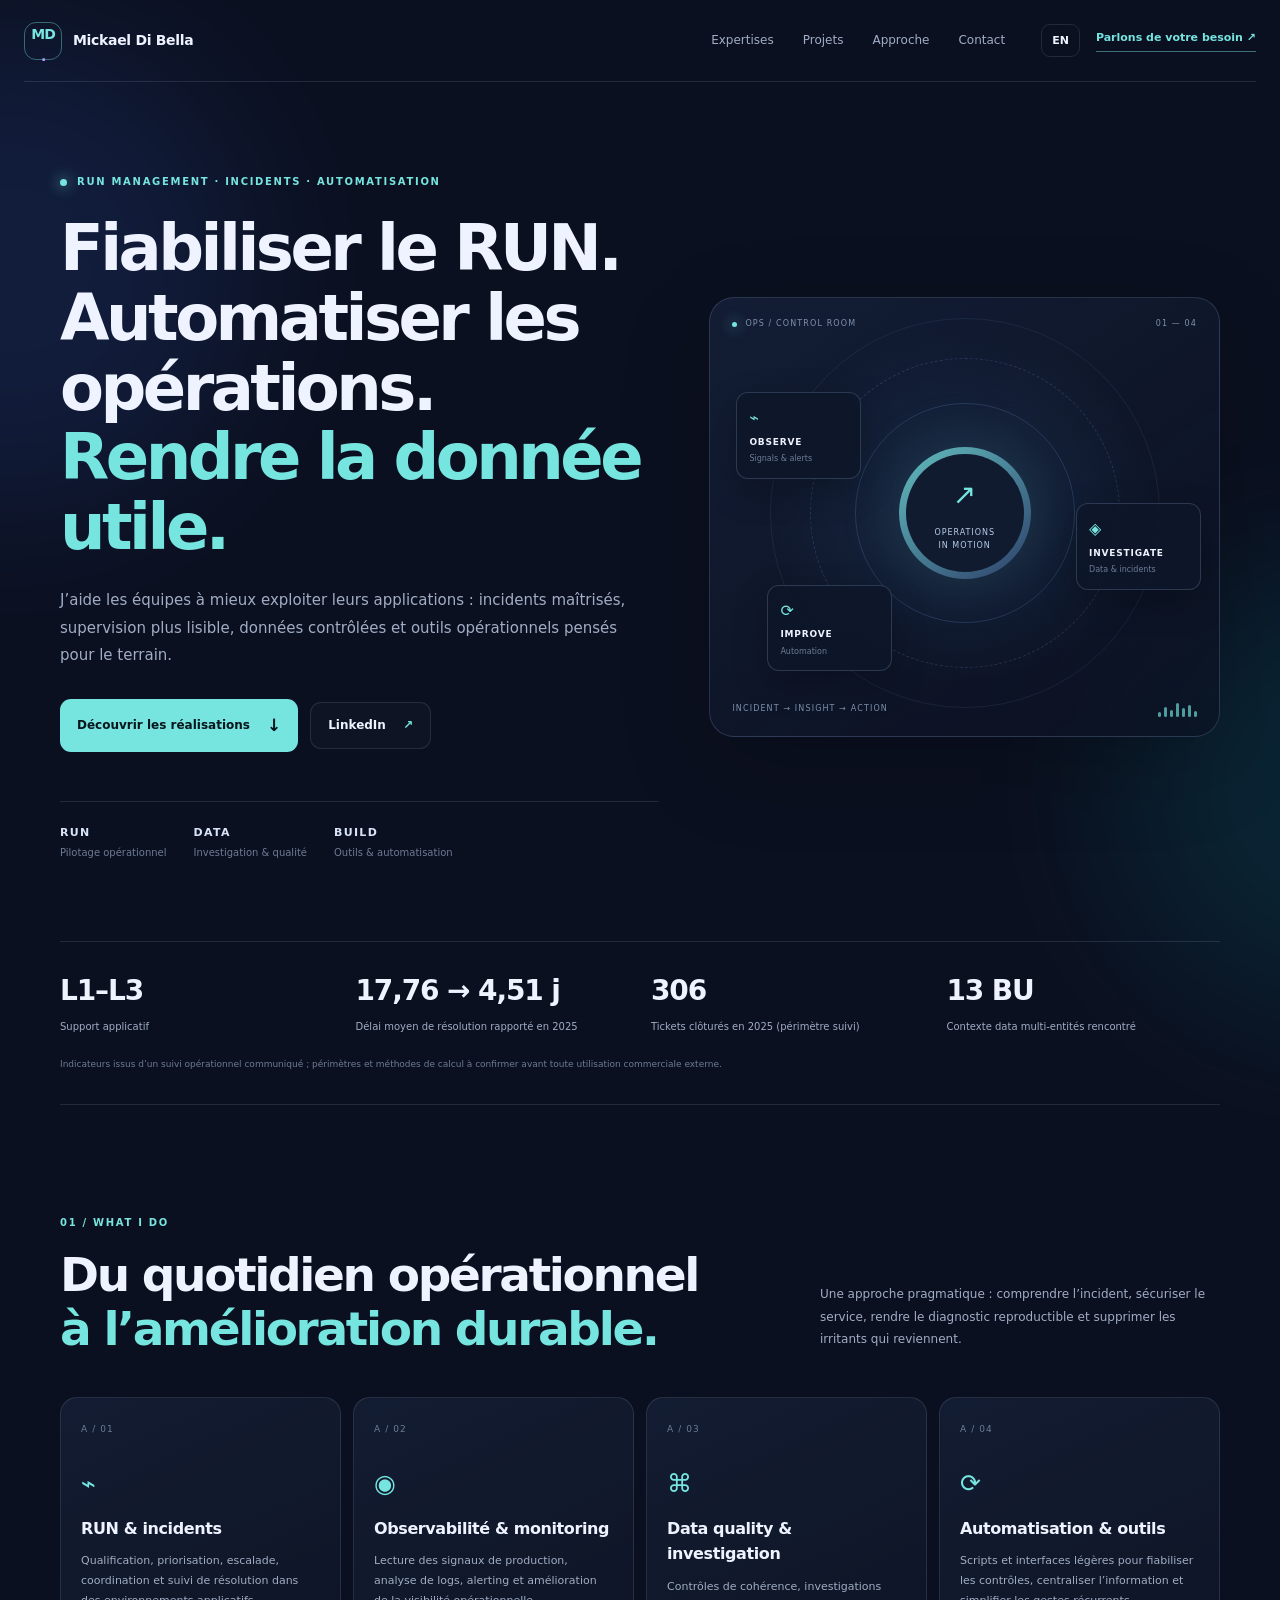
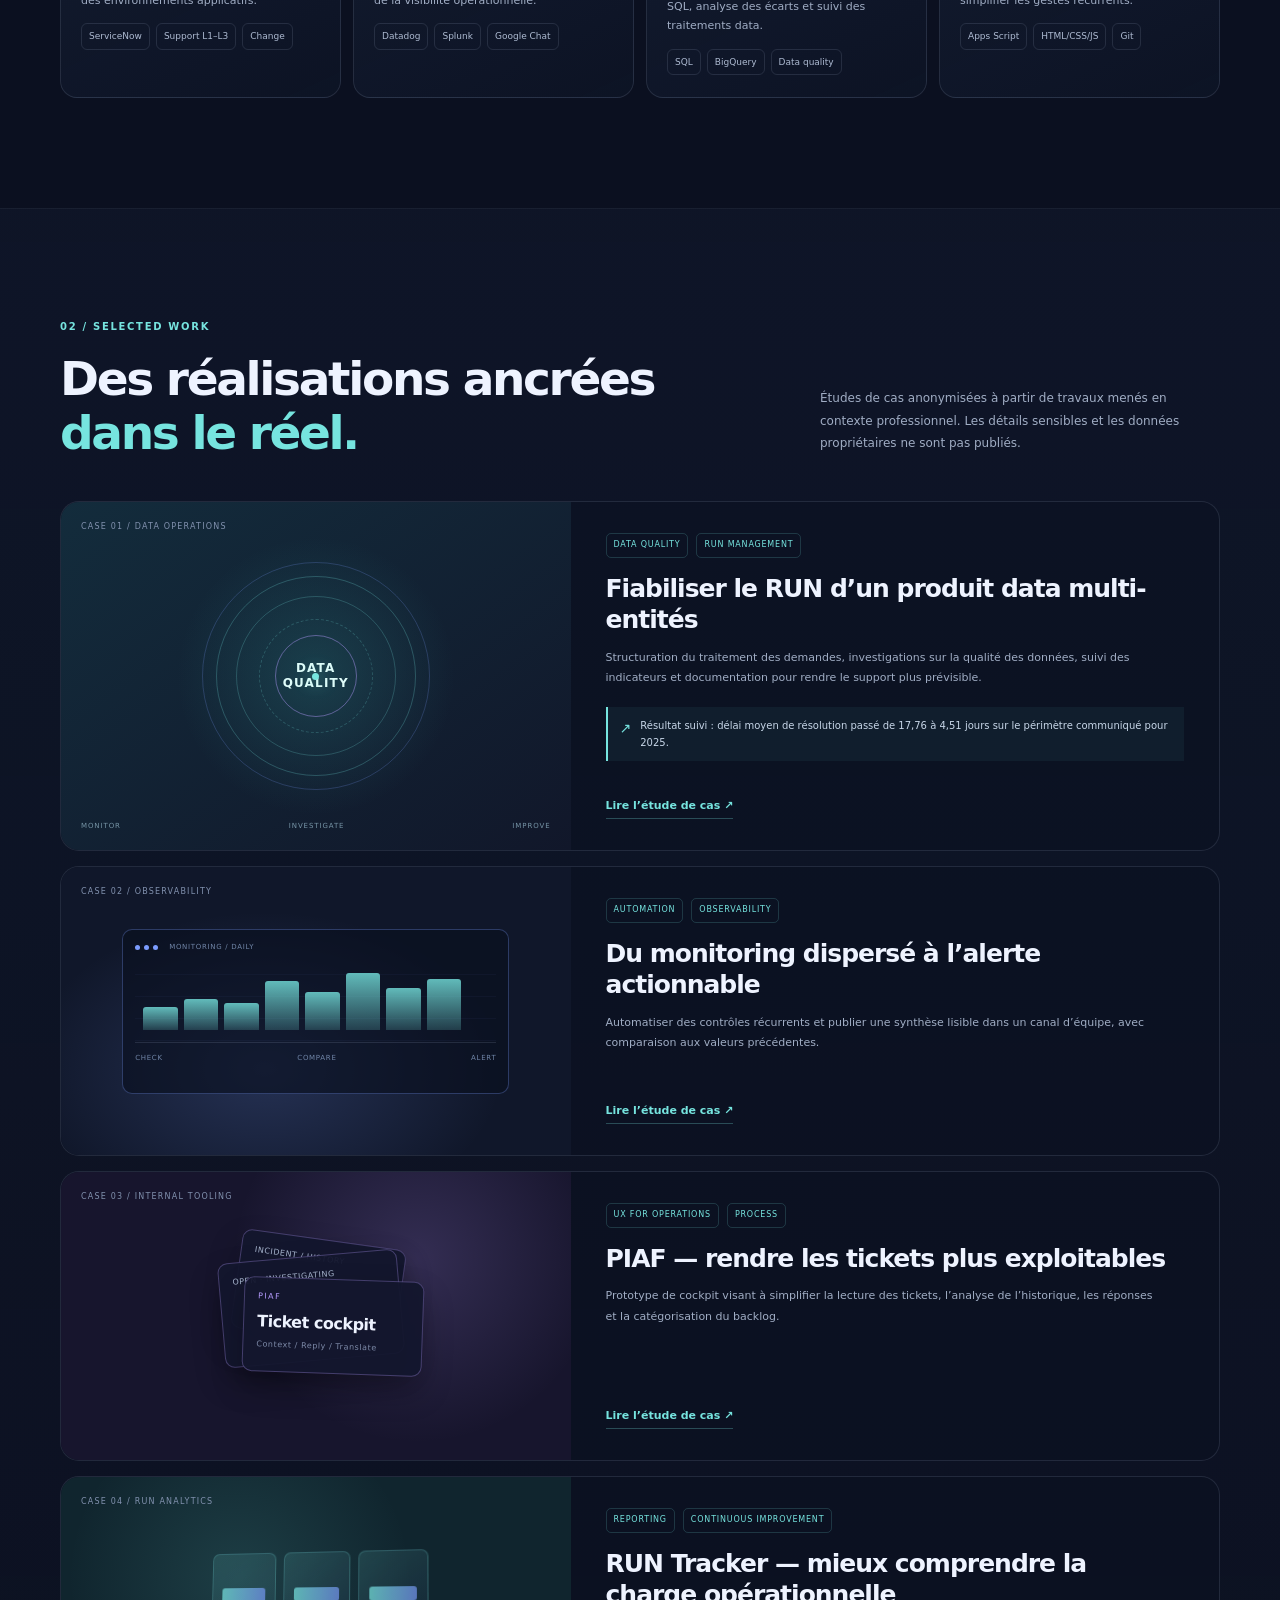
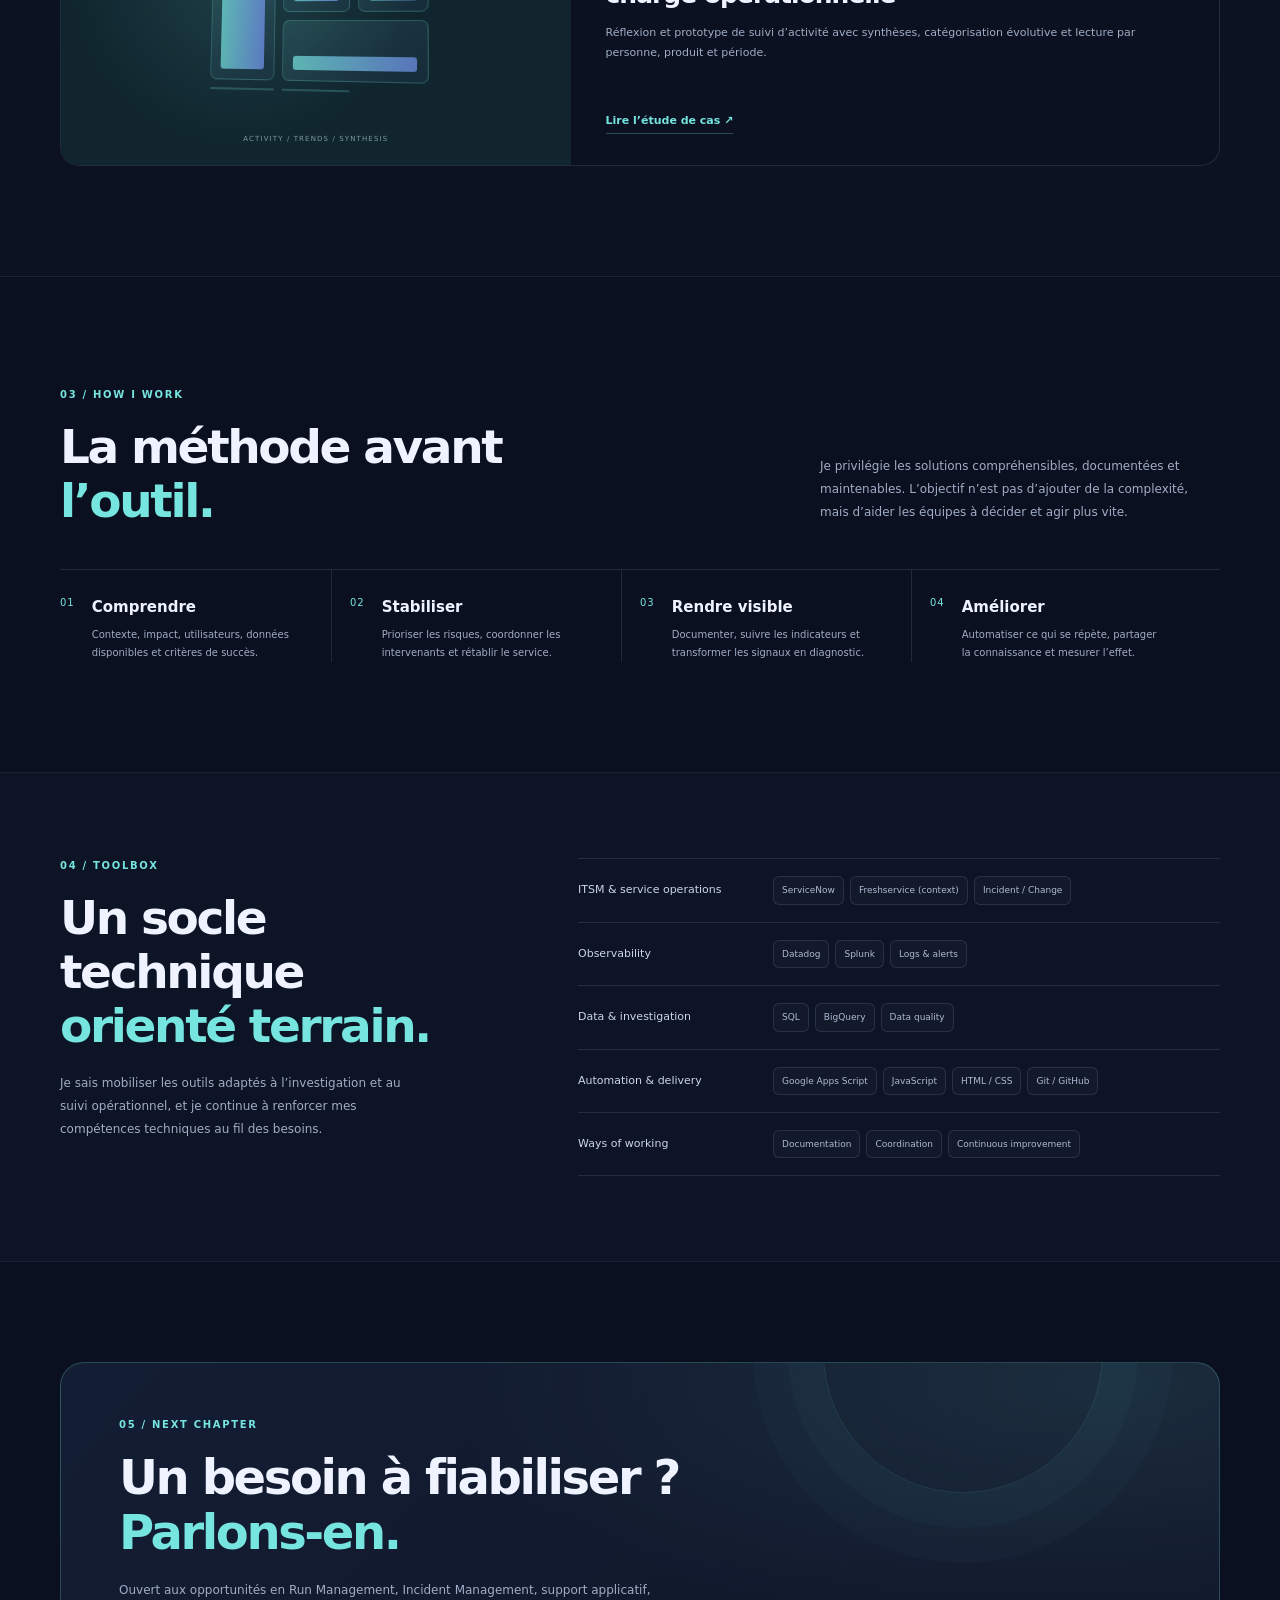
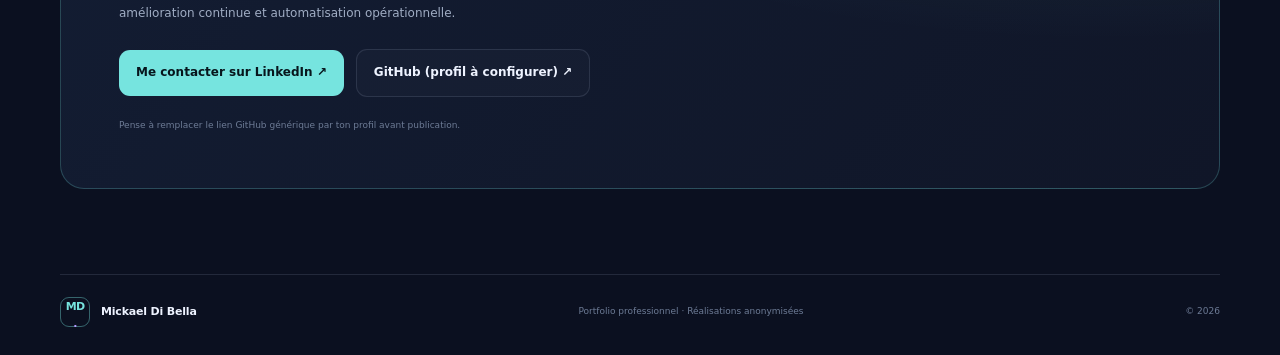
==== index.html @ c099981a "Add files via upload Mise en place du projet" ====
<!doctype html>
<html lang="fr">
<head>
  <meta charset="utf-8">
  <meta name="viewport" content="width=device-width, initial-scale=1">
  <meta name="theme-color" content="#0b1020">
  <meta name="description" content="Portfolio de Mickael Di Bella — Run Management, Incident Management, automatisation et qualité de données.">
  <meta property="og:title" content="Mickael Di Bella — IT Operations Portfolio">
  <meta property="og:description" content="Fiabiliser le RUN. Automatiser les opérations. Rendre la donnée exploitable.">
  <title>Mickael Di Bella — IT Operations Portfolio</title>
  <link rel="icon" href="assets/favicon.svg" type="image/svg+xml">
  <link rel="stylesheet" href="assets/css/styles.css">
</head>
<body>
  <div class="ambient ambient-one"></div><div class="ambient ambient-two"></div>
  <header class="site-header">
    <a class="brand" href="#top" aria-label="Mickael Di Bella, accueil">
      <span class="brand-mark">MD<span>.</span></span><span class="brand-name">Mickael Di Bella</span>
    </a>
    <nav class="main-nav" aria-label="Navigation principale">
      <a href="#expertise" data-fr="Expertises" data-en="Expertise">Expertises</a>
      <a href="#projects" data-fr="Projets" data-en="Projects">Projets</a>
      <a href="#approach" data-fr="Approche" data-en="Approach">Approche</a>
      <a href="#contact" data-fr="Contact" data-en="Contact">Contact</a>
    </nav>
    <div class="header-actions">
      <button class="lang-toggle" id="languageToggle" type="button" aria-label="Switch language">EN</button>
      <a class="header-cta" href="#contact" data-fr="Parlons de votre besoin ↗" data-en="Let's talk ↗">Parlons de votre besoin ↗</a>
      <button class="menu-toggle" id="menuToggle" aria-label="Open navigation" aria-expanded="false" type="button"><span></span><span></span></button>
    </div>
  </header>

  <main id="top">
    <section class="hero section-wrap">
      <div class="hero-copy">
        <div class="eyebrow"><span class="status-dot"></span><span data-fr="RUN MANAGEMENT · INCIDENTS · AUTOMATISATION" data-en="RUN MANAGEMENT · INCIDENTS · AUTOMATION">RUN MANAGEMENT · INCIDENTS · AUTOMATISATION</span></div>
        <h1 data-fr="Fiabiliser le RUN.<br>Automatiser les opérations.<br><em>Rendre la donnée utile.</em>" data-en="Make operations reliable.<br>Automate the routine.<br><em>Turn data into action.</em>">Fiabiliser le RUN.<br>Automatiser les opérations.<br><em>Rendre la donnée utile.</em></h1>
        <p class="hero-lede" data-fr="J’aide les équipes à mieux exploiter leurs applications : incidents maîtrisés, supervision plus lisible, données contrôlées et outils opérationnels pensés pour le terrain." data-en="I help teams run applications more effectively through structured incident management, clearer monitoring, data-quality checks and practical tools built for day-to-day operations.">J’aide les équipes à mieux exploiter leurs applications : incidents maîtrisés, supervision plus lisible, données contrôlées et outils opérationnels pensés pour le terrain.</p>
        <div class="hero-actions">
          <a class="button button-primary" href="#projects" data-fr="Découvrir les réalisations <span>↓</span>" data-en="Explore selected work <span>↓</span>">Découvrir les réalisations <span>↓</span></a>
          <a class="button button-quiet" href="https://www.linkedin.com/in/mickaeldibella/" target="_blank" rel="noreferrer">LinkedIn <span>↗</span></a>
        </div>
        <div class="hero-proof">
          <div class="proof-item"><strong>RUN</strong><span data-fr="Pilotage opérationnel" data-en="Operational ownership">Pilotage opérationnel</span></div>
          <div class="proof-item"><strong>DATA</strong><span data-fr="Investigation & qualité" data-en="Investigation & quality">Investigation & qualité</span></div>
          <div class="proof-item"><strong>BUILD</strong><span data-fr="Outils & automatisation" data-en="Tools & automation">Outils & automatisation</span></div>
        </div>
      </div>
      <div class="hero-visual" aria-label="Illustration abstraite d'observabilité et de flux opérationnels">
        <div class="visual-topline"><span><i class="live-pip"></i> OPS / CONTROL ROOM</span><span>01 — 04</span></div>
        <div class="orbit orbit-a"></div><div class="orbit orbit-b"></div><div class="orbit orbit-c"></div>
        <div class="core"><div class="core-inner"><span class="core-symbol">↗</span><span>OPERATIONS<br>IN MOTION</span></div></div>
        <div class="node node-one"><span class="node-icon">⌁</span><b>OBSERVE</b><small>Signals & alerts</small></div>
        <div class="node node-two"><span class="node-icon">◈</span><b>INVESTIGATE</b><small>Data & incidents</small></div>
        <div class="node node-three"><span class="node-icon">⟳</span><b>IMPROVE</b><small>Automation</small></div>
        <div class="visual-foot"><span>INCIDENT → INSIGHT → ACTION</span><span class="visual-bars"><i></i><i></i><i></i><i></i><i></i><i></i><i></i></span></div>
      </div>
    </section>

    <section class="metrics-strip section-wrap" aria-label="Repères d'expérience">
      <div class="metric"><span class="metric-number">L1–L3</span><span data-fr="Support applicatif" data-en="Application support">Support applicatif</span></div>
      <div class="metric"><span class="metric-number">17,76 → 4,51 j</span><span data-fr="Délai moyen de résolution rapporté en 2025" data-en="Reported average resolution time in 2025">Délai moyen de résolution rapporté en 2025</span></div>
      <div class="metric"><span class="metric-number">306</span><span data-fr="Tickets clôturés en 2025 (périmètre suivi)" data-en="Tickets closed in 2025 (tracked scope)">Tickets clôturés en 2025 (périmètre suivi)</span></div>
      <div class="metric"><span class="metric-number">13 BU</span><span data-fr="Contexte data multi-entités rencontré" data-en="Multi-business-unit data environment">Contexte data multi-entités rencontré</span></div>
      <p class="metric-note" data-fr="Indicateurs issus d’un suivi opérationnel communiqué ; périmètres et méthodes de calcul à confirmer avant toute utilisation commerciale externe." data-en="Figures come from operational tracking shared for this portfolio; scope and calculation methods should be validated before external commercial use.">Indicateurs issus d’un suivi opérationnel communiqué ; périmètres et méthodes de calcul à confirmer avant toute utilisation commerciale externe.</p>
    </section>

    <section class="section-wrap section-block" id="expertise">
      <div class="section-heading"><div><span class="section-kicker">01 / WHAT I DO</span><h2 data-fr="Du quotidien opérationnel<br><em>à l’amélioration durable.</em>" data-en="From daily operations<br><em>to lasting improvement.</em>">Du quotidien opérationnel<br><em>à l’amélioration durable.</em></h2></div><p data-fr="Une approche pragmatique : comprendre l’incident, sécuriser le service, rendre le diagnostic reproductible et supprimer les irritants qui reviennent." data-en="A pragmatic approach: understand the incident, protect the service, make diagnosis repeatable and remove recurring operational friction.">Une approche pragmatique : comprendre l’incident, sécuriser le service, rendre le diagnostic reproductible et supprimer les irritants qui reviennent.</p></div>
      <div class="expertise-grid">
        <article class="expertise-card"><div class="card-index">A / 01</div><div class="line-icon">⌁</div><h3 data-fr="RUN & incidents" data-en="RUN & incidents">RUN & incidents</h3><p data-fr="Qualification, priorisation, escalade, coordination et suivi de résolution dans des environnements applicatifs." data-en="Triage, prioritisation, escalation, coordination and resolution tracking across application environments.">Qualification, priorisation, escalade, coordination et suivi de résolution dans des environnements applicatifs.</p><div class="tags"><span>ServiceNow</span><span>Support L1–L3</span><span>Change</span></div></article>
        <article class="expertise-card"><div class="card-index">A / 02</div><div class="line-icon">◉</div><h3 data-fr="Observabilité & monitoring" data-en="Observability & monitoring">Observabilité & monitoring</h3><p data-fr="Lecture des signaux de production, analyse de logs, alerting et amélioration de la visibilité opérationnelle." data-en="Production-signal analysis, log investigation, alerting and better operational visibility.">Lecture des signaux de production, analyse de logs, alerting et amélioration de la visibilité opérationnelle.</p><div class="tags"><span>Datadog</span><span>Splunk</span><span>Google Chat</span></div></article>
        <article class="expertise-card"><div class="card-index">A / 03</div><div class="line-icon">⌘</div><h3 data-fr="Data quality & investigation" data-en="Data quality & investigation">Data quality & investigation</h3><p data-fr="Contrôles de cohérence, investigations SQL, analyse des écarts et suivi des traitements data." data-en="Consistency checks, SQL investigations, discrepancy analysis and data-job monitoring.">Contrôles de cohérence, investigations SQL, analyse des écarts et suivi des traitements data.</p><div class="tags"><span>SQL</span><span>BigQuery</span><span>Data quality</span></div></article>
        <article class="expertise-card"><div class="card-index">A / 04</div><div class="line-icon">⟳</div><h3 data-fr="Automatisation & outils" data-en="Automation & tools">Automatisation & outils</h3><p data-fr="Scripts et interfaces légères pour fiabiliser les contrôles, centraliser l’information et simplifier les gestes récurrents." data-en="Lightweight scripts and interfaces to standardise checks, centralise information and simplify recurring tasks.">Scripts et interfaces légères pour fiabiliser les contrôles, centraliser l’information et simplifier les gestes récurrents.</p><div class="tags"><span>Apps Script</span><span>HTML/CSS/JS</span><span>Git</span></div></article>
      </div>
    </section>

    <section class="projects-section" id="projects">
      <div class="section-wrap section-block">
        <div class="section-heading"><div><span class="section-kicker">02 / SELECTED WORK</span><h2 data-fr="Des réalisations ancrées<br><em>dans le réel.</em>" data-en="Work grounded<br><em>in real operations.</em>">Des réalisations ancrées<br><em>dans le réel.</em></h2></div><p data-fr="Études de cas anonymisées à partir de travaux menés en contexte professionnel. Les détails sensibles et les données propriétaires ne sont pas publiés." data-en="Anonymised case studies based on work in a professional environment. Sensitive details and proprietary data are not published.">Études de cas anonymisées à partir de travaux menés en contexte professionnel. Les détails sensibles et les données propriétaires ne sont pas publiés.</p></div>
        <div class="project-list">
          <article class="project-card project-featured">
            <div class="project-art art-homeindex"><div class="art-label">CASE 01 / DATA OPERATIONS</div><div class="data-rings"><span></span><span></span><span></span><b>DATA<br>QUALITY</b></div><div class="art-bottom"><span>MONITOR</span><span>INVESTIGATE</span><span>IMPROVE</span></div></div>
            <div class="project-info"><div class="project-meta"><span>DATA QUALITY</span><span>RUN MANAGEMENT</span></div><h3 data-fr="Fiabiliser le RUN d’un produit data multi-entités" data-en="Improving RUN reliability for a multi-entity data product">Fiabiliser le RUN d’un produit data multi-entités</h3><p data-fr="Structuration du traitement des demandes, investigations sur la qualité des données, suivi des indicateurs et documentation pour rendre le support plus prévisible." data-en="Structured request handling, data-quality investigations, KPI tracking and documentation to make support more predictable.">Structuration du traitement des demandes, investigations sur la qualité des données, suivi des indicateurs et documentation pour rendre le support plus prévisible.</p><div class="outcome"><span class="outcome-mark">↗</span><span data-fr="Résultat suivi : délai moyen de résolution passé de 17,76 à 4,51 jours sur le périmètre communiqué pour 2025." data-en="Tracked outcome: average resolution time decreased from 17.76 to 4.51 days for the reported 2025 scope.">Résultat suivi : délai moyen de résolution passé de 17,76 à 4,51 jours sur le périmètre communiqué pour 2025.</span></div><a class="text-link" href="projects/homeindex-data-quality.html" data-fr="Lire l’étude de cas ↗" data-en="Read case study ↗">Lire l’étude de cas ↗</a></div>
          </article>
          <article class="project-card">
            <div class="project-art art-monitor"><div class="art-label">CASE 02 / OBSERVABILITY</div><div class="monitor-window"><div class="window-head"><i></i><i></i><i></i><span>MONITORING / DAILY</span></div><div class="chart-lines"><b></b><b></b><b></b><b></b><b></b><b></b><b></b><b></b></div><div class="chart-base"><span>CHECK</span><span>COMPARE</span><span>ALERT</span></div></div></div>
            <div class="project-info"><div class="project-meta"><span>AUTOMATION</span><span>OBSERVABILITY</span></div><h3 data-fr="Du monitoring dispersé à l’alerte actionnable" data-en="From scattered monitoring to actionable alerts">Du monitoring dispersé à l’alerte actionnable</h3><p data-fr="Automatiser des contrôles récurrents et publier une synthèse lisible dans un canal d’équipe, avec comparaison aux valeurs précédentes." data-en="Automating recurring checks and posting a readable team-channel summary with comparisons against previous values.">Automatiser des contrôles récurrents et publier une synthèse lisible dans un canal d’équipe, avec comparaison aux valeurs précédentes.</p><a class="text-link" href="projects/automated-monitoring.html" data-fr="Lire l’étude de cas ↗" data-en="Read case study ↗">Lire l’étude de cas ↗</a></div>
          </article>
          <article class="project-card">
            <div class="project-art art-piaf"><div class="art-label">CASE 03 / INTERNAL TOOLING</div><div class="ticket-stack"><div class="ticket ticket-back">INCIDENT / HISTORY</div><div class="ticket ticket-mid">OPEN · INVESTIGATING</div><div class="ticket ticket-front"><span>PIAF</span><b>Ticket cockpit</b><small>Context / Reply / Translate</small></div></div></div>
            <div class="project-info"><div class="project-meta"><span>UX FOR OPERATIONS</span><span>PROCESS</span></div><h3 data-fr="PIAF — rendre les tickets plus exploitables" data-en="PIAF — making tickets easier to work with">PIAF — rendre les tickets plus exploitables</h3><p data-fr="Prototype de cockpit visant à simplifier la lecture des tickets, l’analyse de l’historique, les réponses et la catégorisation du backlog." data-en="A cockpit prototype designed to simplify ticket review, history analysis, replies and backlog categorisation.">Prototype de cockpit visant à simplifier la lecture des tickets, l’analyse de l’historique, les réponses et la catégorisation du backlog.</p><a class="text-link" href="projects/piaf.html" data-fr="Lire l’étude de cas ↗" data-en="Read case study ↗">Lire l’étude de cas ↗</a></div>
          </article>
          <article class="project-card">
            <div class="project-art art-tracker"><div class="art-label">CASE 04 / RUN ANALYTICS</div><div class="tracker-grid"><div class="tracker-cell tall"></div><div class="tracker-cell"></div><div class="tracker-cell"></div><div class="tracker-cell wide"></div><div class="tracker-cell"></div><div class="tracker-cell"></div></div><div class="tracker-caption">ACTIVITY / TRENDS / SYNTHESIS</div></div>
            <div class="project-info"><div class="project-meta"><span>REPORTING</span><span>CONTINUOUS IMPROVEMENT</span></div><h3 data-fr="RUN Tracker — mieux comprendre la charge opérationnelle" data-en="RUN Tracker — understanding operational workload">RUN Tracker — mieux comprendre la charge opérationnelle</h3><p data-fr="Réflexion et prototype de suivi d’activité avec synthèses, catégorisation évolutive et lecture par personne, produit et période." data-en="Design and prototyping of activity tracking with summaries, flexible categories and views by person, product and period.">Réflexion et prototype de suivi d’activité avec synthèses, catégorisation évolutive et lecture par personne, produit et période.</p><a class="text-link" href="projects/run-tracker.html" data-fr="Lire l’étude de cas ↗" data-en="Read case study ↗">Lire l’étude de cas ↗</a></div>
          </article>
        </div>
      </div>
    </section>

    <section class="section-wrap section-block" id="approach">
      <div class="section-heading"><div><span class="section-kicker">03 / HOW I WORK</span><h2 data-fr="La méthode avant<br><em>l’outil.</em>" data-en="Method before<br><em>the tool.</em>">La méthode avant<br><em>l’outil.</em></h2></div><p data-fr="Je privilégie les solutions compréhensibles, documentées et maintenables. L’objectif n’est pas d’ajouter de la complexité, mais d’aider les équipes à décider et agir plus vite." data-en="I favour solutions that are understandable, documented and maintainable. The goal is not to add complexity, but to help teams decide and act faster.">Je privilégie les solutions compréhensibles, documentées et maintenables. L’objectif n’est pas d’ajouter de la complexité, mais d’aider les équipes à décider et agir plus vite.</p></div>
      <div class="approach-steps">
        <div class="approach-step"><span>01</span><div><h3 data-fr="Comprendre" data-en="Understand">Comprendre</h3><p data-fr="Contexte, impact, utilisateurs, données disponibles et critères de succès." data-en="Context, impact, users, available data and success criteria.">Contexte, impact, utilisateurs, données disponibles et critères de succès.</p></div></div>
        <div class="approach-step"><span>02</span><div><h3 data-fr="Stabiliser" data-en="Stabilise">Stabiliser</h3><p data-fr="Prioriser les risques, coordonner les intervenants et rétablir le service." data-en="Prioritise risk, coordinate stakeholders and restore service.">Prioriser les risques, coordonner les intervenants et rétablir le service.</p></div></div>
        <div class="approach-step"><span>03</span><div><h3 data-fr="Rendre visible" data-en="Make it visible">Rendre visible</h3><p data-fr="Documenter, suivre les indicateurs et transformer les signaux en diagnostic." data-en="Document, track indicators and turn signals into diagnosis.">Documenter, suivre les indicateurs et transformer les signaux en diagnostic.</p></div></div>
        <div class="approach-step"><span>04</span><div><h3 data-fr="Améliorer" data-en="Improve">Améliorer</h3><p data-fr="Automatiser ce qui se répète, partager la connaissance et mesurer l’effet." data-en="Automate repetitive work, share knowledge and measure the impact.">Automatiser ce qui se répète, partager la connaissance et mesurer l’effet.</p></div></div>
      </div>
    </section>

    <section class="skills-section">
      <div class="section-wrap skills-layout">
        <div><span class="section-kicker">04 / TOOLBOX</span><h2 data-fr="Un socle technique<br><em>orienté terrain.</em>" data-en="A practical<br><em>technical toolkit.</em>">Un socle technique<br><em>orienté terrain.</em></h2><p data-fr="Je sais mobiliser les outils adaptés à l’investigation et au suivi opérationnel, et je continue à renforcer mes compétences techniques au fil des besoins." data-en="I use tools suited to investigation and operational tracking, while continuing to strengthen my technical skills as needs evolve.">Je sais mobiliser les outils adaptés à l’investigation et au suivi opérationnel, et je continue à renforcer mes compétences techniques au fil des besoins.</p></div>
        <div class="toolbox">
          <div class="tool-row"><span>ITSM & service operations</span><div class="tool-pills"><span>ServiceNow</span><span>Freshservice (context)</span><span>Incident / Change</span></div></div>
          <div class="tool-row"><span>Observability</span><div class="tool-pills"><span>Datadog</span><span>Splunk</span><span>Logs & alerts</span></div></div>
          <div class="tool-row"><span>Data & investigation</span><div class="tool-pills"><span>SQL</span><span>BigQuery</span><span>Data quality</span></div></div>
          <div class="tool-row"><span>Automation & delivery</span><div class="tool-pills"><span>Google Apps Script</span><span>JavaScript</span><span>HTML / CSS</span><span>Git / GitHub</span></div></div>
          <div class="tool-row"><span>Ways of working</span><div class="tool-pills"><span>Documentation</span><span>Coordination</span><span>Continuous improvement</span></div></div>
        </div>
      </div>
    </section>

    <section class="section-wrap contact-section" id="contact">
      <div class="contact-card"><div class="contact-orb"></div><span class="section-kicker">05 / NEXT CHAPTER</span><h2 data-fr="Un besoin à fiabiliser ?<br><em>Parlons-en.</em>" data-en="Something to make more reliable?<br><em>Let's talk.</em>">Un besoin à fiabiliser ?<br><em>Parlons-en.</em></h2><p data-fr="Ouvert aux opportunités en Run Management, Incident Management, support applicatif, amélioration continue et automatisation opérationnelle." data-en="Open to opportunities in Run Management, Incident Management, application support, continuous improvement and operational automation.">Ouvert aux opportunités en Run Management, Incident Management, support applicatif, amélioration continue et automatisation opérationnelle.</p><div class="contact-actions"><a class="button button-primary" href="https://www.linkedin.com/in/mickaeldibella/" target="_blank" rel="noreferrer" data-fr="Me contacter sur LinkedIn ↗" data-en="Contact me on LinkedIn ↗">Me contacter sur LinkedIn ↗</a><a class="button button-quiet" href="https://github.com/" target="_blank" rel="noreferrer" data-fr="GitHub (profil à configurer) ↗" data-en="GitHub (profile to configure) ↗">GitHub (profil à configurer) ↗</a></div><p class="contact-note" data-fr="Pense à remplacer le lien GitHub générique par ton profil avant publication." data-en="Remember to replace the generic GitHub link with your profile before publishing.">Pense à remplacer le lien GitHub générique par ton profil avant publication.</p></div>
    </section>
  </main>

  <footer class="site-footer section-wrap"><a class="brand" href="#top"><span class="brand-mark">MD<span>.</span></span><span class="brand-name">Mickael Di Bella</span></a><span data-fr="Portfolio professionnel · Réalisations anonymisées" data-en="Professional portfolio · Anonymised case studies">Portfolio professionnel · Réalisations anonymisées</span><span>© <span id="year"></span></span></footer>
  <script src="assets/js/main.js"></script>
</body>
</html>
---- assets/css/styles.css ----
:root{--bg:#0b1020;--bg-soft:#10172a;--panel:#121b30;--panel-2:#151f35;--line:rgba(190,207,237,.13);--text:#eef3ff;--muted:#a0adc4;--faint:#6d7b95;--cyan:#76e4df;--blue:#7b9cff;--purple:#b69cff;--max:1160px;--radius:22px;--font:Inter,ui-sans-serif,system-ui,-apple-system,BlinkMacSystemFont,"Segoe UI",sans-serif}*{box-sizing:border-box}html{scroll-behavior:smooth;scroll-padding-top:90px}body{margin:0;background:var(--bg);color:var(--text);font-family:var(--font);line-height:1.6;overflow-x:hidden}a{color:inherit;text-decoration:none}button{font:inherit}.ambient{position:absolute;z-index:-1;pointer-events:none;filter:blur(80px);opacity:.18;border-radius:50%}.ambient-one{width:480px;height:480px;top:30px;left:-230px;background:#3258ba}.ambient-two{width:440px;height:440px;top:570px;right:-280px;background:#087f89}.section-wrap{width:min(var(--max),calc(100% - 48px));margin-inline:auto}.site-header{height:82px;display:flex;align-items:center;justify-content:space-between;width:min(1280px,calc(100% - 48px));margin:auto;border-bottom:1px solid var(--line);position:relative;z-index:5}.brand{display:flex;align-items:center;gap:11px;font-weight:700;letter-spacing:-.02em}.brand-mark{display:grid;place-items:center;width:38px;height:38px;border:1px solid rgba(118,228,223,.4);border-radius:12px;color:var(--cyan);font-size:14px;letter-spacing:-.08em}.brand-mark span{color:var(--purple)}.brand-name{font-size:14px}.main-nav{display:flex;gap:29px;margin-left:auto;margin-right:36px}.main-nav a{font-size:12px;color:var(--muted);transition:color .2s}.main-nav a:hover,.text-link:hover{color:var(--cyan)}.header-actions{display:flex;align-items:center;gap:16px}.lang-toggle{border:1px solid var(--line);border-radius:9px;background:transparent;color:var(--text);padding:7px 10px;font-size:11px;font-weight:700;cursor:pointer}.header-cta{font-size:11px;font-weight:650;color:var(--cyan);border-bottom:1px solid rgba(118,228,223,.45);padding-bottom:4px}.menu-toggle{display:none;background:none;border:0;padding:8px}.menu-toggle span{display:block;width:20px;height:2px;background:var(--text);margin:5px}.hero{display:grid;grid-template-columns:1.08fr .92fr;gap:50px;align-items:center;padding-top:92px;padding-bottom:80px;min-height:650px}.eyebrow,.section-kicker{font-size:10px;letter-spacing:.17em;font-weight:750;color:var(--cyan)}.eyebrow{display:flex;align-items:center;gap:10px;margin-bottom:24px}.status-dot,.live-pip{width:7px;height:7px;border-radius:50%;display:inline-block;background:var(--cyan);box-shadow:0 0 14px var(--cyan)}h1,h2,h3,p{margin-top:0}h1{font-size:clamp(42px,5vw,65px);line-height:1.09;letter-spacing:-.055em;margin-bottom:24px;font-weight:650}h1 em,h2 em{font-style:normal;color:var(--cyan)}.hero-lede{font-size:15px;line-height:1.85;color:var(--muted);max-width:570px;margin-bottom:29px}.hero-actions,.contact-actions{display:flex;align-items:center;gap:12px;flex-wrap:wrap}.button{display:inline-flex;align-items:center;gap:17px;padding:13px 17px;border-radius:11px;font-size:12px;font-weight:700;transition:transform .2s,border-color .2s}.button:hover{transform:translateY(-2px)}.button-primary{background:var(--cyan);color:#07151c}.button-primary span{font-size:17px}.button-quiet{border:1px solid var(--line);color:var(--text);background:rgba(255,255,255,.02)}.button-quiet span{color:var(--cyan)}.hero-proof{display:flex;gap:27px;margin-top:49px;padding-top:22px;border-top:1px solid var(--line)}.proof-item{display:flex;flex-direction:column;gap:3px}.proof-item strong{font-size:11px;letter-spacing:.12em;color:#d9e4f8}.proof-item span{font-size:10px;color:var(--faint)}.hero-visual{height:440px;position:relative;overflow:hidden;border:1px solid rgba(153,178,226,.2);border-radius:25px;background:radial-gradient(ellipse at 50% 48%,rgba(55,111,165,.2),transparent 54%),linear-gradient(145deg,rgba(20,31,55,.9),rgba(11,16,32,.65));box-shadow:0 28px 90px rgba(0,0,0,.2)}.visual-topline,.visual-foot{position:absolute;left:22px;right:22px;display:flex;align-items:center;justify-content:space-between;color:#7e91af;font-size:8px;letter-spacing:.14em}.visual-topline{top:20px}.visual-topline span:first-child{display:flex;align-items:center;gap:8px}.live-pip{width:5px;height:5px}.orbit{position:absolute;border:1px solid rgba(125,165,228,.2);border-radius:50%;left:50%;top:49%;transform:translate(-50%,-50%)}.orbit-a{width:220px;height:220px}.orbit-b{width:310px;height:310px;border-style:dashed;animation:spin 45s linear infinite}.orbit-c{width:390px;height:390px;border-color:rgba(125,165,228,.1)}@keyframes spin{to{transform:translate(-50%,-50%) rotate(360deg)}}.core{position:absolute;left:50%;top:49%;transform:translate(-50%,-50%);width:132px;height:132px;border-radius:50%;padding:7px;background:linear-gradient(140deg,rgba(118,228,223,.8),rgba(123,156,255,.25));box-shadow:0 0 65px rgba(118,228,223,.13)}.core-inner{height:100%;width:100%;border-radius:50%;display:flex;align-items:center;justify-content:center;flex-direction:column;gap:9px;background:#101b30;text-align:center;font-size:8px;letter-spacing:.12em;color:#b9cbe5}.core-symbol{font-size:28px;color:var(--cyan)}.node{position:absolute;z-index:2;width:125px;padding:12px;border:1px solid rgba(156,183,228,.22);border-radius:12px;background:rgba(14,23,42,.94);box-shadow:0 12px 35px rgba(0,0,0,.22);display:grid;gap:4px}.node-icon{font-size:16px;color:var(--cyan)}.node b{font-size:9px;letter-spacing:.09em}.node small{font-size:8px;color:var(--faint)}.node-one{top:94px;left:26px}.node-two{right:18px;top:205px}.node-three{bottom:65px;left:57px}.visual-foot{bottom:19px}.visual-bars{display:flex;align-items:end;gap:3px;height:15px}.visual-bars i{display:block;width:3px;background:var(--cyan);opacity:.65;border-radius:2px}.visual-bars i:nth-child(1){height:5px}.visual-bars i:nth-child(2){height:10px}.visual-bars i:nth-child(3){height:7px}.visual-bars i:nth-child(4){height:14px}.visual-bars i:nth-child(5){height:9px}.visual-bars i:nth-child(6){height:12px}.visual-bars i:nth-child(7){height:6px}.metrics-strip{position:relative;display:grid;grid-template-columns:repeat(4,1fr);padding:27px 0 33px;border-top:1px solid var(--line);border-bottom:1px solid var(--line);gap:22px}.metric{display:flex;flex-direction:column;gap:5px}.metric-number{font-size:clamp(19px,2.2vw,28px);letter-spacing:-.04em;font-weight:650;color:var(--text)}.metric>span:last-child{font-size:10px;color:var(--muted)}.metric-note{grid-column:1/-1;margin:0;font-size:9px;color:var(--faint);max-width:900px}.section-block{padding-top:110px;padding-bottom:110px}.section-heading{display:flex;align-items:end;justify-content:space-between;gap:40px;margin-bottom:42px}.section-kicker{display:block;margin-bottom:17px}.section-heading h2,.skills-layout h2,.contact-card h2{font-size:clamp(32px,4vw,47px);line-height:1.14;letter-spacing:-.05em;font-weight:620;margin-bottom:0}.section-heading>p{max-width:400px;color:var(--muted);font-size:12px;line-height:1.9;margin-bottom:4px}.expertise-grid{display:grid;grid-template-columns:repeat(4,1fr);gap:12px}.expertise-card{position:relative;padding:24px 20px 22px;min-height:260px;background:linear-gradient(155deg,rgba(21,31,53,.85),rgba(14,21,38,.75));border:1px solid var(--line);border-radius:17px;transition:border-color .25s,transform .25s}.expertise-card:hover,.project-card:hover{border-color:rgba(118,228,223,.4);transform:translateY(-3px)}.card-index{font-size:9px;letter-spacing:.12em;color:var(--faint)}.line-icon{margin-top:27px;margin-bottom:12px;font-size:25px;color:var(--cyan)}.expertise-card h3{font-size:16px;letter-spacing:-.025em;margin-bottom:10px}.expertise-card p{font-size:11px;line-height:1.8;color:var(--muted);min-height:61px}.tags,.tool-pills{display:flex;flex-wrap:wrap;gap:6px}.tags span,.tool-pills span{font-size:9px;padding:5px 7px;border:1px solid var(--line);border-radius:6px;color:#aebbd2}.projects-section{background:linear-gradient(180deg,rgba(17,25,45,.55),rgba(13,19,35,.45));border-block:1px solid rgba(190,207,237,.07)}.project-list{display:grid;gap:15px}.project-card{display:grid;grid-template-columns:.88fr 1.12fr;min-height:290px;border:1px solid var(--line);border-radius:19px;overflow:hidden;background:rgba(11,16,32,.5);transition:border-color .25s,transform .25s}.project-featured{min-height:350px}.project-art{position:relative;min-height:250px;overflow:hidden;display:flex;align-items:center;justify-content:center;background:#101b30}.art-label{position:absolute;top:19px;left:20px;font-size:8px;letter-spacing:.15em;color:#8191ae;z-index:2}.art-homeindex{background:radial-gradient(circle at 50% 50%,rgba(57,180,174,.2),transparent 45%),linear-gradient(145deg,#132c3c,#11172a)}.data-rings{position:relative;width:200px;height:200px;border:1px solid rgba(118,228,223,.25);border-radius:50%;display:grid;place-items:center}.data-rings:before,.data-rings:after,.data-rings span{content:"";position:absolute;border:1px solid rgba(118,228,223,.22);border-radius:50%;inset:19px}.data-rings:after{inset:42px;border-style:dashed}.data-rings span:nth-child(1){inset:-15px;border-color:rgba(123,156,255,.22)}.data-rings span:nth-child(2){inset:58px;border-color:rgba(182,156,255,.45)}.data-rings span:nth-child(3){width:7px;height:7px;inset:auto;background:var(--cyan);box-shadow:0 0 18px var(--cyan)}.data-rings b{font-size:12px;line-height:1.3;text-align:center;letter-spacing:.1em;color:#dffcf9}.art-bottom{position:absolute;bottom:18px;left:20px;right:20px;display:flex;justify-content:space-between;font-size:7px;letter-spacing:.13em;color:#7795a7}.art-monitor{background:radial-gradient(ellipse at 40% 70%,rgba(123,156,255,.2),transparent 55%),#10172a}.monitor-window{width:76%;height:165px;border:1px solid rgba(123,156,255,.3);border-radius:10px;background:rgba(10,16,31,.65);padding:12px}.window-head{display:flex;gap:4px;align-items:center;color:#7186a8;font-size:7px;letter-spacing:.1em}.window-head i{width:5px;height:5px;border-radius:50%;background:#7b9cff}.window-head span{margin-left:7px}.chart-lines{height:90px;display:flex;align-items:end;gap:6px;padding:12px 8px;border-bottom:1px solid var(--line);background:repeating-linear-gradient(to bottom,transparent 0 21px,rgba(123,156,255,.08) 22px)}.chart-lines b{width:10%;border-radius:3px 3px 0 0;background:linear-gradient(0deg,rgba(118,228,223,.2),rgba(118,228,223,.8));height:var(--h,40%)}.chart-lines b:nth-child(1){height:35%}.chart-lines b:nth-child(2){height:48%}.chart-lines b:nth-child(3){height:42%}.chart-lines b:nth-child(4){height:76%}.chart-lines b:nth-child(5){height:58%}.chart-lines b:nth-child(6){height:88%}.chart-lines b:nth-child(7){height:65%}.chart-lines b:nth-child(8){height:78%}.chart-base{display:flex;justify-content:space-between;margin-top:10px;font-size:7px;letter-spacing:.1em;color:#7186a8}.art-piaf{background:radial-gradient(circle at 70% 30%,rgba(182,156,255,.18),transparent 45%),#17152d}.ticket-stack{position:relative;width:220px;height:170px}.ticket{position:absolute;border:1px solid rgba(182,156,255,.3);border-radius:10px;padding:13px;background:rgba(20,23,46,.95);font-size:8px;letter-spacing:.07em;color:#a9b7d0;box-shadow:0 15px 30px rgba(0,0,0,.25)}.ticket-back{top:8px;left:30px;transform:rotate(8deg);width:165px;height:100px}.ticket-mid{top:25px;left:15px;transform:rotate(-5deg);width:180px;height:105px}.ticket-front{top:48px;left:37px;width:180px;height:95px;display:flex;flex-direction:column;gap:5px;transform:rotate(2deg)}.ticket-front span{font-size:8px;color:var(--purple);letter-spacing:.18em}.ticket-front b{font-size:16px;color:#eef3ff;letter-spacing:-.03em}.ticket-front small{font-size:8px;color:#7e8ba9}.art-tracker{background:radial-gradient(circle at 35% 35%,rgba(118,228,223,.13),transparent 45%),#10252e}.tracker-grid{width:220px;height:140px;display:grid;grid-template-columns:1fr 1fr 1fr;grid-template-rows:1fr 1fr;gap:8px;transform:perspective(500px) rotateY(-10deg) rotateX(4deg)}.tracker-cell{border:1px solid rgba(118,228,223,.22);border-radius:7px;background:linear-gradient(145deg,rgba(118,228,223,.13),rgba(123,156,255,.05));position:relative}.tracker-cell:after{content:"";position:absolute;left:10px;right:10px;bottom:10px;height:var(--bar,24%);background:linear-gradient(90deg,rgba(118,228,223,.7),rgba(123,156,255,.65));border-radius:3px}.tracker-cell.tall{grid-row:span 2}.tracker-cell.tall:after{height:65%}.tracker-cell.wide{grid-column:span 2}.tracker-caption{position:absolute;bottom:20px;font-size:7px;letter-spacing:.16em;color:#7b9a9e}.project-info{padding:31px 35px;display:flex;flex-direction:column;align-items:flex-start;justify-content:center}.project-meta{display:flex;gap:8px;flex-wrap:wrap;margin-bottom:15px}.project-meta span{font-size:8px;letter-spacing:.1em;color:var(--cyan);border:1px solid rgba(118,228,223,.18);border-radius:5px;padding:5px 7px}.project-info h3{font-size:clamp(19px,2.1vw,25px);letter-spacing:-.04em;line-height:1.25;margin-bottom:12px;max-width:560px}.project-info p{font-size:11px;line-height:1.9;color:var(--muted);max-width:560px;margin-bottom:18px}.outcome{display:flex;align-items:flex-start;gap:9px;background:rgba(118,228,223,.055);border-left:2px solid var(--cyan);padding:10px 12px;margin-bottom:17px;font-size:10px;line-height:1.7;color:#c7d6e8}.outcome-mark{color:var(--cyan);font-size:14px}.text-link{margin-top:auto;font-size:11px;font-weight:700;color:var(--cyan);padding-bottom:4px;border-bottom:1px solid rgba(118,228,223,.28)}.approach-steps{display:grid;grid-template-columns:repeat(4,1fr);border-top:1px solid var(--line)}.approach-step{display:flex;gap:17px;padding:25px 18px 0 0;border-right:1px solid var(--line);margin-right:18px}.approach-step:last-child{border-right:0;margin-right:0}.approach-step>span{font-size:10px;color:var(--cyan);letter-spacing:.1em}.approach-step h3{font-size:15px;margin-bottom:7px}.approach-step p{font-size:10px;color:var(--muted);line-height:1.8;margin:0;max-width:205px}.skills-section{border-block:1px solid rgba(190,207,237,.07);background:rgba(17,25,45,.45)}.skills-layout{padding-top:85px;padding-bottom:85px;display:grid;grid-template-columns:.8fr 1.2fr;gap:90px;align-items:start}.skills-layout h2{margin-bottom:20px}.skills-layout>div:first-child>p{font-size:12px;line-height:1.9;color:var(--muted);max-width:360px}.toolbox{border-top:1px solid var(--line)}.tool-row{display:grid;grid-template-columns:175px 1fr;gap:20px;padding:17px 0;border-bottom:1px solid var(--line);align-items:start}.tool-row>span{font-size:11px;color:#cbd6e8;padding-top:5px}.tool-pills span{padding:6px 8px;background:rgba(255,255,255,.025)}.contact-section{padding-top:100px;padding-bottom:85px}.contact-card{position:relative;overflow:hidden;padding:54px 58px;border:1px solid rgba(118,228,223,.23);border-radius:24px;background:radial-gradient(ellipse at 90% 5%,rgba(118,228,223,.1),transparent 45%),linear-gradient(130deg,#131d33,#101628)}.contact-orb{position:absolute;right:10%;top:-150px;width:280px;height:280px;border-radius:50%;border:1px solid rgba(118,228,223,.12);box-shadow:0 0 0 35px rgba(118,228,223,.025),0 0 0 70px rgba(118,228,223,.02);pointer-events:none}.contact-card h2{font-size:clamp(34px,4vw,48px);margin-bottom:19px;position:relative}.contact-card>p{font-size:12px;line-height:1.9;color:var(--muted);max-width:590px;margin-bottom:25px;position:relative}.contact-actions{position:relative}.contact-note{font-size:9px!important;color:var(--faint)!important;margin-top:20px!important;margin-bottom:0!important}.site-footer{display:flex;align-items:center;justify-content:space-between;gap:20px;padding-top:22px;padding-bottom:28px;border-top:1px solid var(--line);color:var(--faint);font-size:9px}.site-footer .brand-mark{width:30px;height:30px;border-radius:9px;font-size:11px}.site-footer .brand-name{font-size:11px}.site-footer .brand{color:var(--text)}@media(max-width:1000px){.main-nav{gap:16px;margin-right:22px}.header-cta{display:none}.hero{gap:30px}.hero-visual{height:390px}.node-one{left:12px}.node-two{right:8px}.expertise-grid{grid-template-columns:repeat(2,1fr)}.expertise-card{min-height:230px}.skills-layout{gap:45px}.project-info{padding:25px}.project-art{min-height:270px}}@media(max-width:720px){.section-wrap,.site-header{width:calc(100% - 36px)}.site-header{height:70px}.menu-toggle{display:block}.main-nav{display:none;position:absolute;top:69px;left:-18px;right:-18px;padding:18px;background:#10172a;border-bottom:1px solid var(--line);flex-direction:column;gap:18px;margin:0}.main-nav.open{display:flex}.main-nav a{font-size:13px}.hero{grid-template-columns:1fr;padding-top:63px;padding-bottom:55px;gap:45px;min-height:0}.hero h1{font-size:clamp(39px,10vw,58px)}.hero-lede{font-size:14px}.hero-proof{gap:18px;margin-top:35px}.proof-item span{max-width:95px}.hero-visual{height:360px}.node-one{top:80px}.node-two{top:192px}.node-three{bottom:53px}.metrics-strip{grid-template-columns:repeat(2,1fr);gap:23px 16px}.metric-number{font-size:23px}.section-block{padding-top:75px;padding-bottom:75px}.section-heading{display:block;margin-bottom:29px}.section-heading h2,.skills-layout h2{font-size:36px}.section-heading>p{margin-top:20px;font-size:12px}.expertise-grid{gap:10px}.expertise-card{padding:18px 15px;min-height:255px}.expertise-card h3{font-size:14px}.expertise-card p{font-size:10px;min-height:88px}.tags span{font-size:8px}.project-card,.project-featured{grid-template-columns:1fr}.project-art{min-height:235px}.project-info{padding:25px 22px 28px;min-height:260px}.project-info h3{font-size:23px}.project-info p{font-size:11px}.approach-steps{grid-template-columns:repeat(2,1fr);row-gap:27px}.approach-step{border-right:0;margin-right:0;padding-right:13px}.approach-step:nth-child(odd){border-right:1px solid var(--line);margin-right:14px}.approach-step p{font-size:10px}.skills-layout{grid-template-columns:1fr;gap:30px;padding-top:70px;padding-bottom:70px}.tool-row{grid-template-columns:1fr;gap:10px}.contact-section{padding-top:65px;padding-bottom:55px}.contact-card{padding:36px 25px}.contact-card h2{font-size:37px}.contact-orb{right:-100px}.site-footer{flex-wrap:wrap}.site-footer>span:nth-child(2){order:3;flex-basis:100%}}@media(max-width:390px){.brand-name{font-size:12px}.brand{gap:7px}.header-actions{gap:8px}.hero-actions .button{padding:12px;font-size:11px}.hero-proof{gap:12px}.proof-item span{font-size:9px}.expertise-grid{grid-template-columns:1fr}.expertise-card{min-height:0}.expertise-card p{min-height:0}.project-meta span{font-size:7px}}@media(prefers-reduced-motion:reduce){*,*::before,*::after{scroll-behavior:auto!important;animation-duration:.01ms!important;animation-iteration-count:1!important;transition-duration:.01ms!important}}
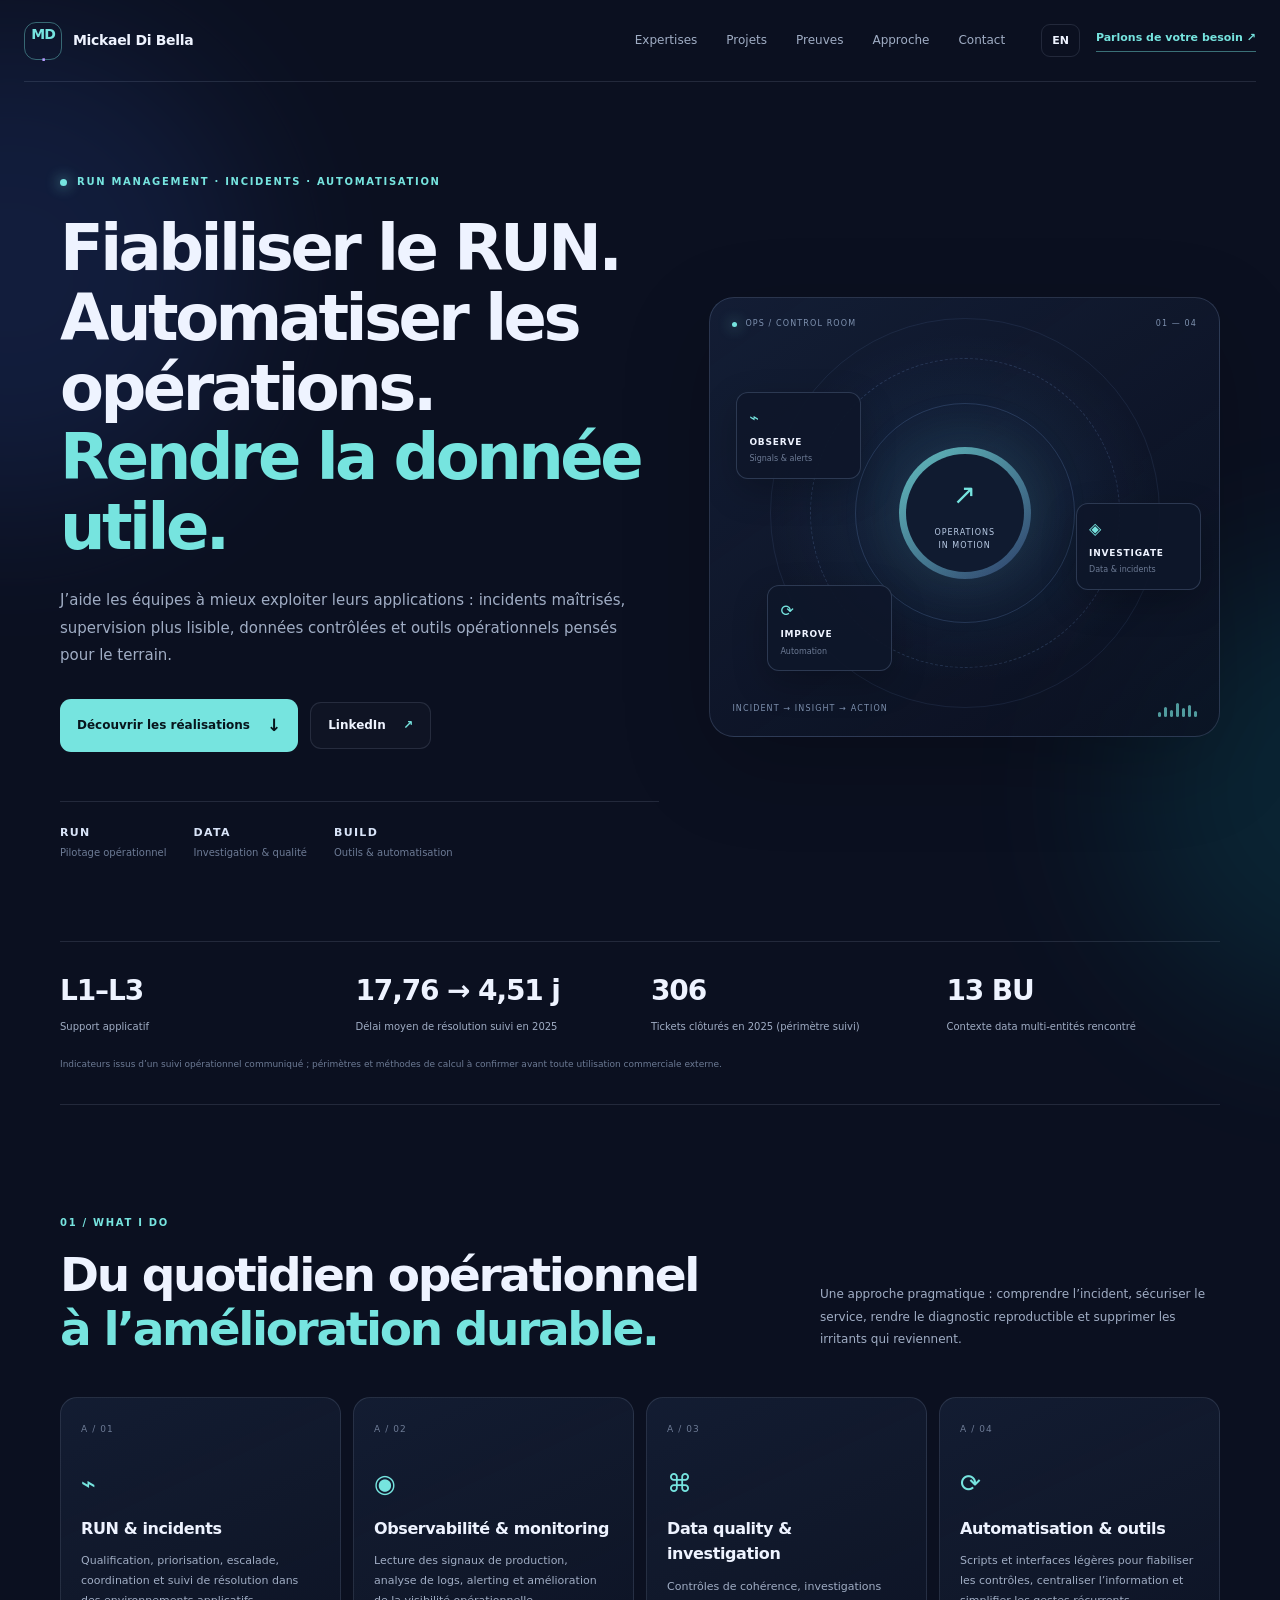
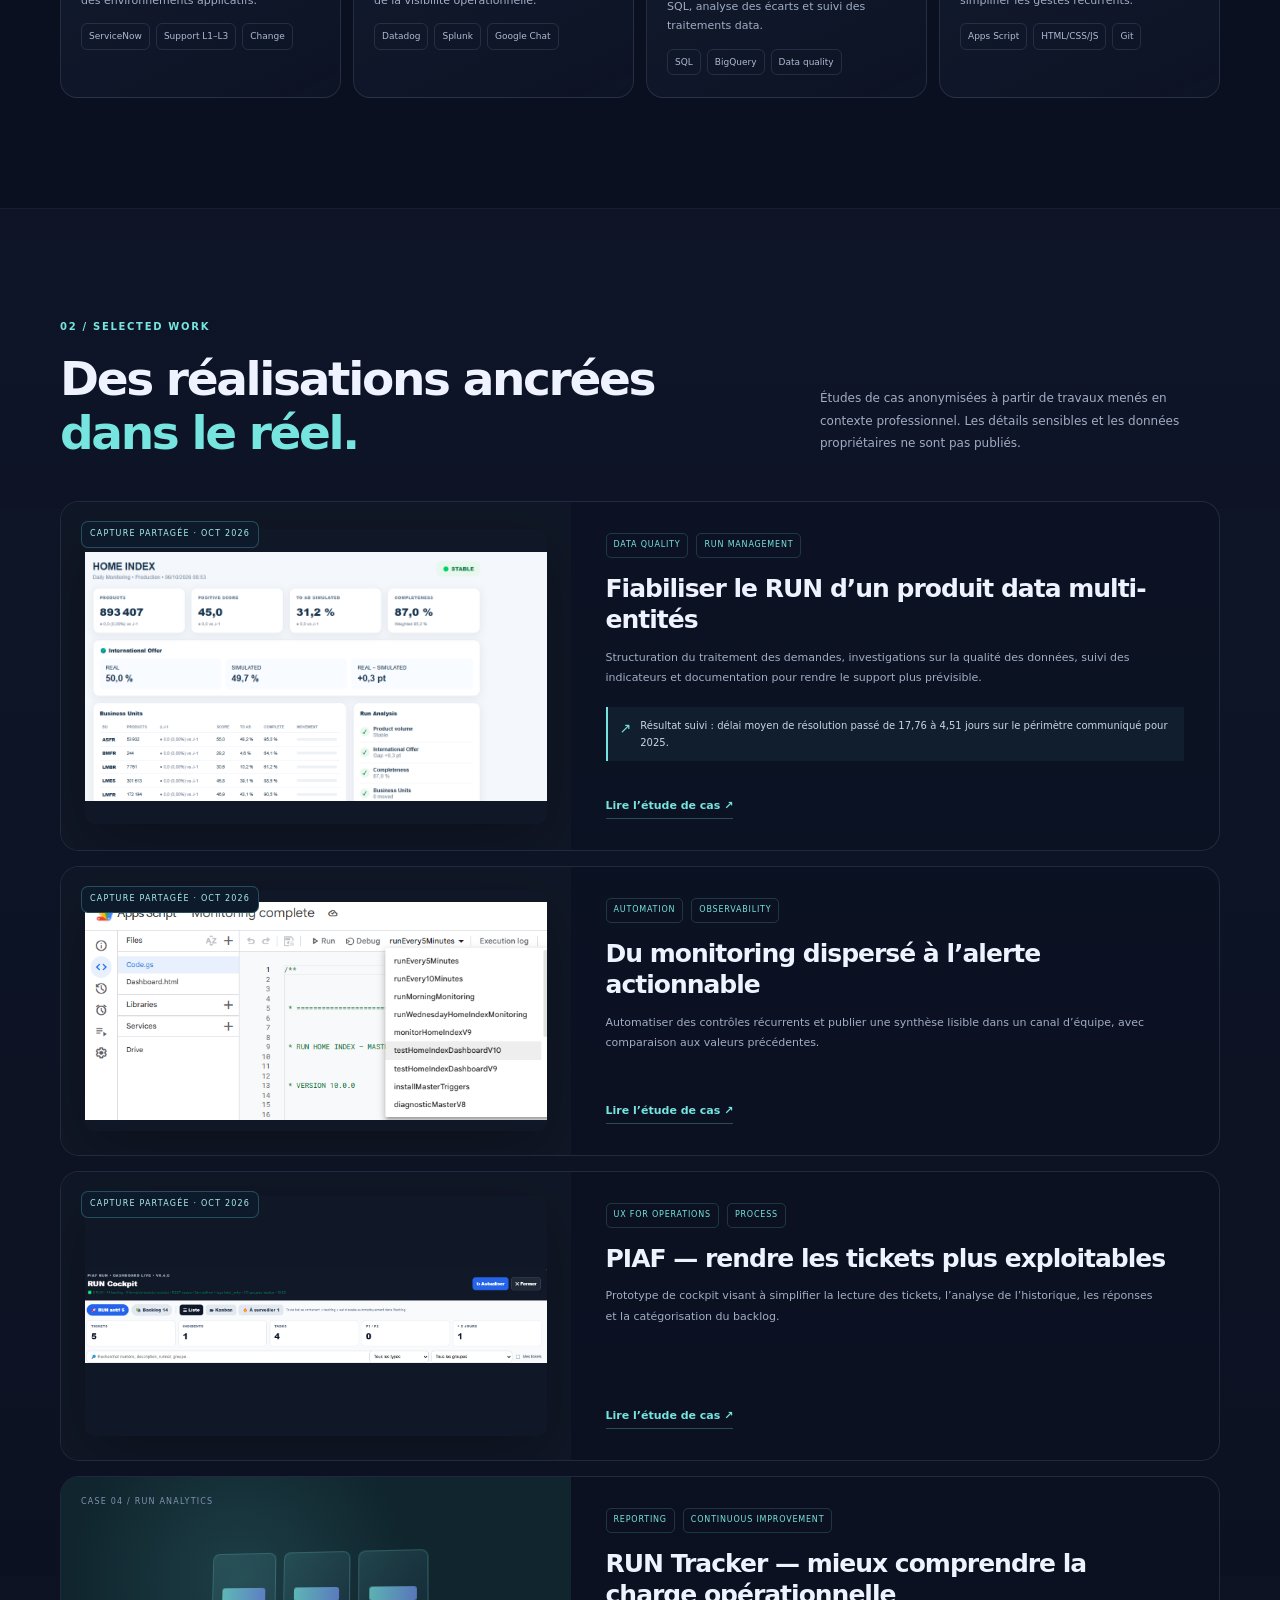
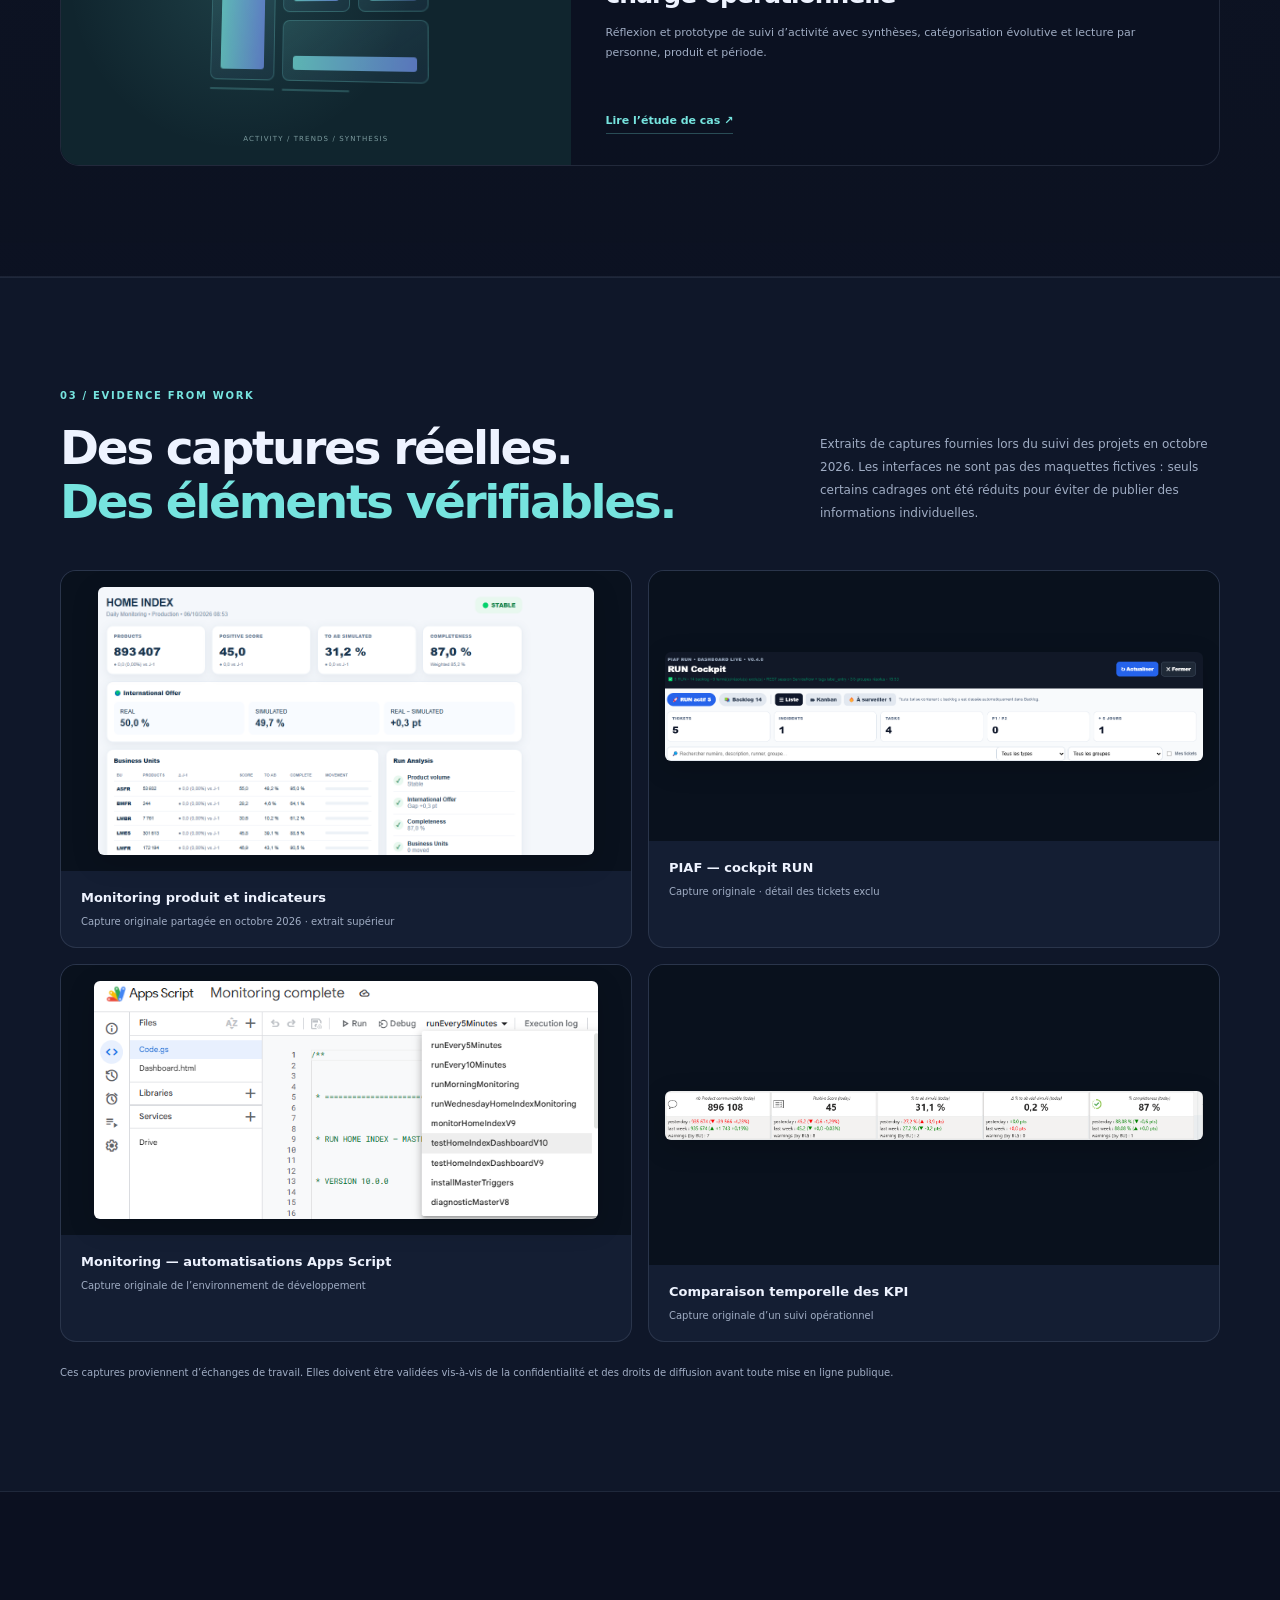
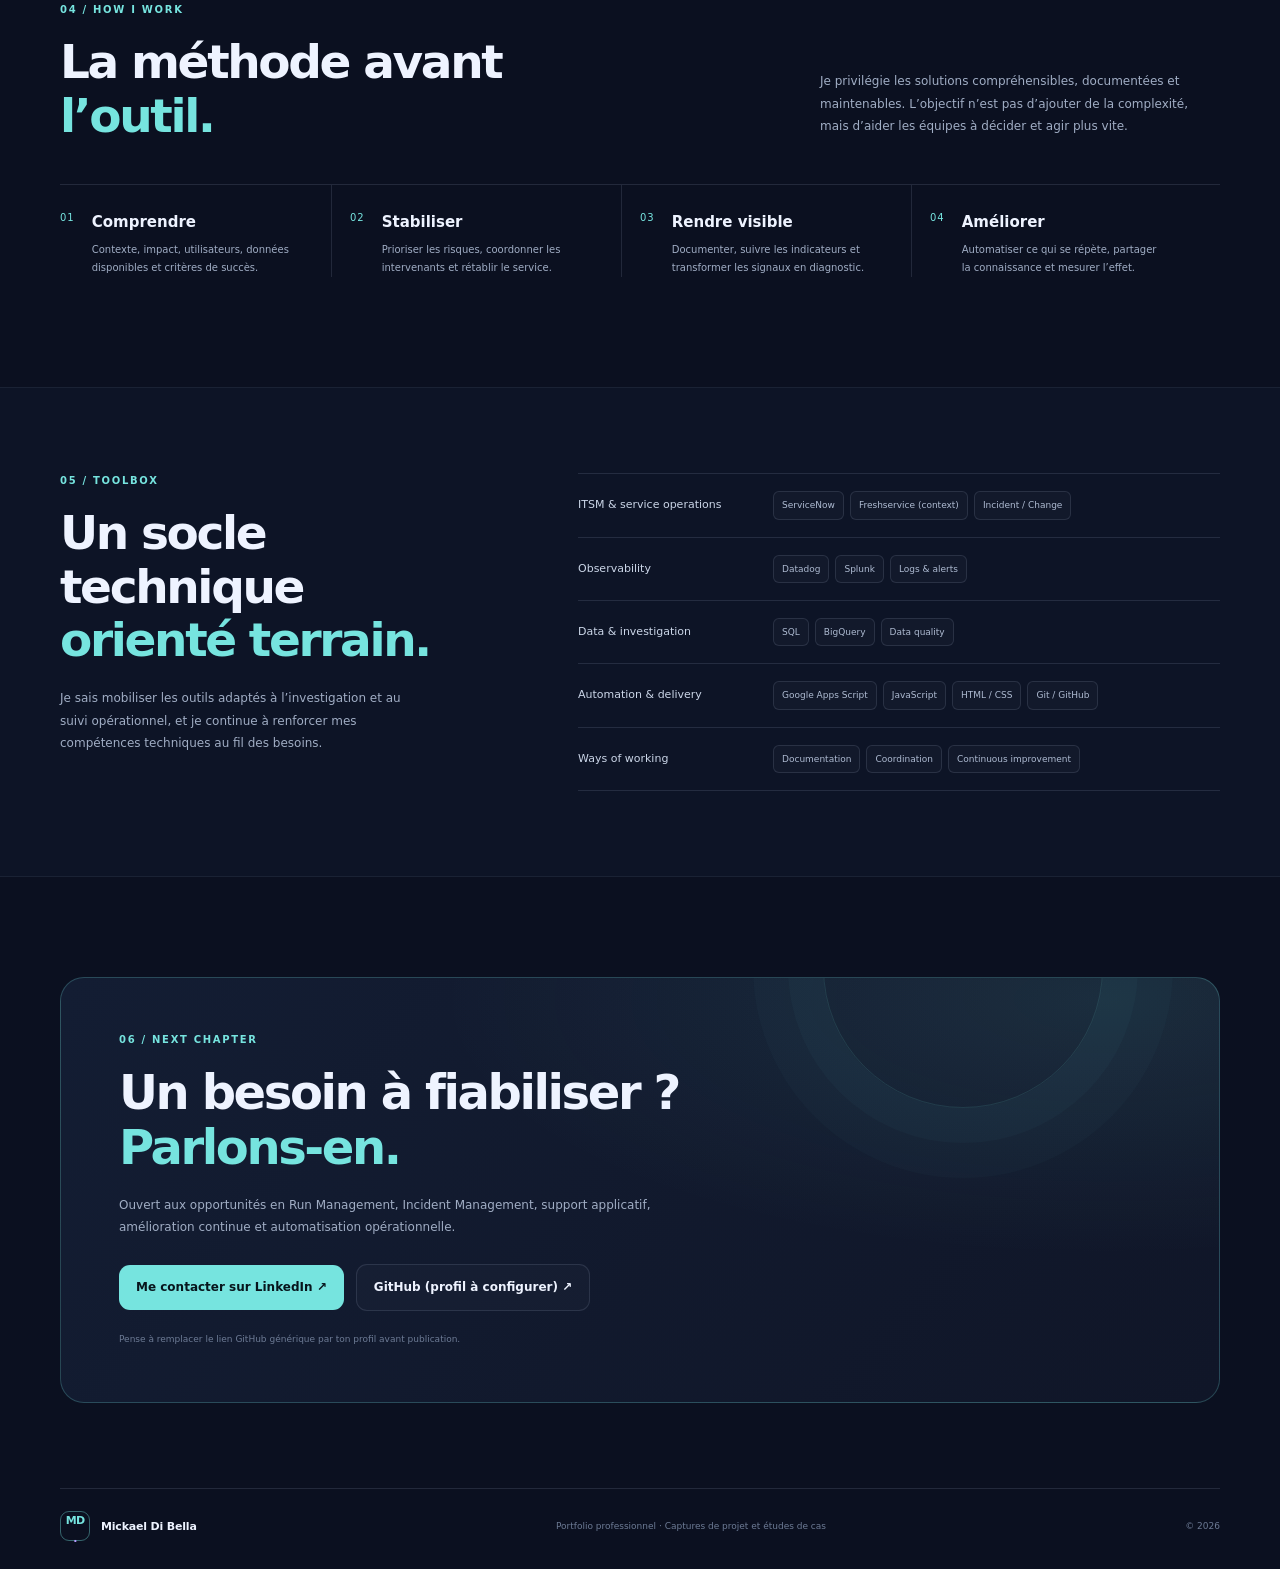
==== commit 6ffe95da: "Mise à jour du portfolio Mise à jour du portfolio" ====
--- a/index.html
+++ b/index.html
@@ -20,6 +20,7 @@
     <nav class="main-nav" aria-label="Navigation principale">
       <a href="#expertise" data-fr="Expertises" data-en="Expertise">Expertises</a>
       <a href="#projects" data-fr="Projets" data-en="Projects">Projets</a>
+      <a href="#preuves" data-fr="Preuves" data-en="Evidence">Preuves</a>
       <a href="#approach" data-fr="Approche" data-en="Approach">Approche</a>
       <a href="#contact" data-fr="Contact" data-en="Contact">Contact</a>
     </nav>
@@ -59,7 +60,7 @@
 
     <section class="metrics-strip section-wrap" aria-label="Repères d'expérience">
       <div class="metric"><span class="metric-number">L1–L3</span><span data-fr="Support applicatif" data-en="Application support">Support applicatif</span></div>
-      <div class="metric"><span class="metric-number">17,76 → 4,51 j</span><span data-fr="Délai moyen de résolution rapporté en 2025" data-en="Reported average resolution time in 2025">Délai moyen de résolution rapporté en 2025</span></div>
+      <div class="metric"><span class="metric-number">17,76 → 4,51 j</span><span data-fr="Délai moyen de résolution suivi en 2025" data-en="Tracked average resolution time in 2025">Délai moyen de résolution suivi en 2025</span></div>
       <div class="metric"><span class="metric-number">306</span><span data-fr="Tickets clôturés en 2025 (périmètre suivi)" data-en="Tickets closed in 2025 (tracked scope)">Tickets clôturés en 2025 (périmètre suivi)</span></div>
       <div class="metric"><span class="metric-number">13 BU</span><span data-fr="Contexte data multi-entités rencontré" data-en="Multi-business-unit data environment">Contexte data multi-entités rencontré</span></div>
       <p class="metric-note" data-fr="Indicateurs issus d’un suivi opérationnel communiqué ; périmètres et méthodes de calcul à confirmer avant toute utilisation commerciale externe." data-en="Figures come from operational tracking shared for this portfolio; scope and calculation methods should be validated before external commercial use.">Indicateurs issus d’un suivi opérationnel communiqué ; périmètres et méthodes de calcul à confirmer avant toute utilisation commerciale externe.</p>
@@ -80,15 +81,15 @@
         <div class="section-heading"><div><span class="section-kicker">02 / SELECTED WORK</span><h2 data-fr="Des réalisations ancrées<br><em>dans le réel.</em>" data-en="Work grounded<br><em>in real operations.</em>">Des réalisations ancrées<br><em>dans le réel.</em></h2></div><p data-fr="Études de cas anonymisées à partir de travaux menés en contexte professionnel. Les détails sensibles et les données propriétaires ne sont pas publiés." data-en="Anonymised case studies based on work in a professional environment. Sensitive details and proprietary data are not published.">Études de cas anonymisées à partir de travaux menés en contexte professionnel. Les détails sensibles et les données propriétaires ne sont pas publiés.</p></div>
         <div class="project-list">
           <article class="project-card project-featured">
-            <div class="project-art art-homeindex"><div class="art-label">CASE 01 / DATA OPERATIONS</div><div class="data-rings"><span></span><span></span><span></span><b>DATA<br>QUALITY</b></div><div class="art-bottom"><span>MONITOR</span><span>INVESTIGATE</span><span>IMPROVE</span></div></div>
+            <div class="project-art art-homeindex project-photo"><img src="assets/evidence/homeindex-monitoring-original-extrait.png" loading="lazy" alt="Capture extraite du dashboard de monitoring opérationnel, octobre 2026"><div class="art-label real-label">CAPTURE PARTAGÉE · OCT 2026</div></div>
             <div class="project-info"><div class="project-meta"><span>DATA QUALITY</span><span>RUN MANAGEMENT</span></div><h3 data-fr="Fiabiliser le RUN d’un produit data multi-entités" data-en="Improving RUN reliability for a multi-entity data product">Fiabiliser le RUN d’un produit data multi-entités</h3><p data-fr="Structuration du traitement des demandes, investigations sur la qualité des données, suivi des indicateurs et documentation pour rendre le support plus prévisible." data-en="Structured request handling, data-quality investigations, KPI tracking and documentation to make support more predictable.">Structuration du traitement des demandes, investigations sur la qualité des données, suivi des indicateurs et documentation pour rendre le support plus prévisible.</p><div class="outcome"><span class="outcome-mark">↗</span><span data-fr="Résultat suivi : délai moyen de résolution passé de 17,76 à 4,51 jours sur le périmètre communiqué pour 2025." data-en="Tracked outcome: average resolution time decreased from 17.76 to 4.51 days for the reported 2025 scope.">Résultat suivi : délai moyen de résolution passé de 17,76 à 4,51 jours sur le périmètre communiqué pour 2025.</span></div><a class="text-link" href="projects/homeindex-data-quality.html" data-fr="Lire l’étude de cas ↗" data-en="Read case study ↗">Lire l’étude de cas ↗</a></div>
           </article>
           <article class="project-card">
-            <div class="project-art art-monitor"><div class="art-label">CASE 02 / OBSERVABILITY</div><div class="monitor-window"><div class="window-head"><i></i><i></i><i></i><span>MONITORING / DAILY</span></div><div class="chart-lines"><b></b><b></b><b></b><b></b><b></b><b></b><b></b><b></b></div><div class="chart-base"><span>CHECK</span><span>COMPARE</span><span>ALERT</span></div></div></div>
+            <div class="project-art art-monitor project-photo"><img src="assets/evidence/apps-script-monitoring-original.png" loading="lazy" alt="Capture originale de l’environnement Apps Script dédié au monitoring"><div class="art-label real-label">CAPTURE PARTAGÉE · OCT 2026</div></div>
             <div class="project-info"><div class="project-meta"><span>AUTOMATION</span><span>OBSERVABILITY</span></div><h3 data-fr="Du monitoring dispersé à l’alerte actionnable" data-en="From scattered monitoring to actionable alerts">Du monitoring dispersé à l’alerte actionnable</h3><p data-fr="Automatiser des contrôles récurrents et publier une synthèse lisible dans un canal d’équipe, avec comparaison aux valeurs précédentes." data-en="Automating recurring checks and posting a readable team-channel summary with comparisons against previous values.">Automatiser des contrôles récurrents et publier une synthèse lisible dans un canal d’équipe, avec comparaison aux valeurs précédentes.</p><a class="text-link" href="projects/automated-monitoring.html" data-fr="Lire l’étude de cas ↗" data-en="Read case study ↗">Lire l’étude de cas ↗</a></div>
           </article>
           <article class="project-card">
-            <div class="project-art art-piaf"><div class="art-label">CASE 03 / INTERNAL TOOLING</div><div class="ticket-stack"><div class="ticket ticket-back">INCIDENT / HISTORY</div><div class="ticket ticket-mid">OPEN · INVESTIGATING</div><div class="ticket ticket-front"><span>PIAF</span><b>Ticket cockpit</b><small>Context / Reply / Translate</small></div></div></div>
+            <div class="project-art art-piaf project-photo"><img src="assets/evidence/piaf-run-cockpit-original-extrait.png" loading="lazy" alt="Capture d’interface du cockpit PIAF, informations de tickets non reproduites"><div class="art-label real-label">CAPTURE PARTAGÉE · OCT 2026</div></div>
             <div class="project-info"><div class="project-meta"><span>UX FOR OPERATIONS</span><span>PROCESS</span></div><h3 data-fr="PIAF — rendre les tickets plus exploitables" data-en="PIAF — making tickets easier to work with">PIAF — rendre les tickets plus exploitables</h3><p data-fr="Prototype de cockpit visant à simplifier la lecture des tickets, l’analyse de l’historique, les réponses et la catégorisation du backlog." data-en="A cockpit prototype designed to simplify ticket review, history analysis, replies and backlog categorisation.">Prototype de cockpit visant à simplifier la lecture des tickets, l’analyse de l’historique, les réponses et la catégorisation du backlog.</p><a class="text-link" href="projects/piaf.html" data-fr="Lire l’étude de cas ↗" data-en="Read case study ↗">Lire l’étude de cas ↗</a></div>
           </article>
           <article class="project-card">
@@ -99,8 +100,21 @@
       </div>
     </section>
 
+
+    <section class="evidence-section" id="preuves">
+      <div class="section-wrap section-block">
+        <div class="section-heading"><div><span class="section-kicker">03 / EVIDENCE FROM WORK</span><h2 data-fr="Des captures réelles.<br><em>Des éléments vérifiables.</em>" data-en="Actual screenshots.<br><em>Documented evidence.</em>">Des captures réelles.<br><em>Des éléments vérifiables.</em></h2></div><p data-fr="Extraits de captures fournies lors du suivi des projets en octobre 2026. Les interfaces ne sont pas des maquettes fictives : seuls certains cadrages ont été réduits pour éviter de publier des informations individuelles." data-en="Excerpts from screenshots shared while tracking projects in October 2026. These are not fabricated mockups; some framing has been cropped to avoid publishing personal information.">Extraits de captures fournies lors du suivi des projets en octobre 2026. Les interfaces ne sont pas des maquettes fictives : seuls certains cadrages ont été réduits pour éviter de publier des informations individuelles.</p></div>
+        <div class="evidence-grid">
+          <figure class="evidence-card evidence-wide"><a href="assets/evidence/homeindex-monitoring-original-extrait.png" target="_blank" rel="noopener"><img loading="lazy" src="assets/evidence/homeindex-monitoring-original-extrait.png" alt="Indicateurs de monitoring HomeIndex partagés en octobre 2026"></a><figcaption><strong data-fr="Monitoring produit et indicateurs" data-en="Product monitoring and indicators">Monitoring produit et indicateurs</strong><span data-fr="Capture originale partagée en octobre 2026 · extrait supérieur" data-en="Original screenshot shared in October 2026 · upper extract">Capture originale partagée en octobre 2026 · extrait supérieur</span></figcaption></figure>
+          <figure class="evidence-card"><a href="assets/evidence/piaf-run-cockpit-original-extrait.png" target="_blank" rel="noopener"><img loading="lazy" src="assets/evidence/piaf-run-cockpit-original-extrait.png" alt="Cockpit PIAF : filtres, tickets actifs et backlog"></a><figcaption><strong data-fr="PIAF — cockpit RUN" data-en="PIAF — RUN cockpit">PIAF — cockpit RUN</strong><span data-fr="Capture originale · détail des tickets exclu" data-en="Original screenshot · ticket details excluded">Capture originale · détail des tickets exclu</span></figcaption></figure>
+          <figure class="evidence-card"><a href="assets/evidence/apps-script-monitoring-original.png" target="_blank" rel="noopener"><img loading="lazy" src="assets/evidence/apps-script-monitoring-original.png" alt="Apps Script : configuration de l’automatisation du monitoring"></a><figcaption><strong data-fr="Monitoring — automatisations Apps Script" data-en="Monitoring — Apps Script automation">Monitoring — automatisations Apps Script</strong><span data-fr="Capture originale de l’environnement de développement" data-en="Original development-environment screenshot">Capture originale de l’environnement de développement</span></figcaption></figure>
+          <figure class="evidence-card evidence-wide"><a href="assets/evidence/kpi-comparatif-original.png" target="_blank" rel="noopener"><img loading="lazy" src="assets/evidence/kpi-comparatif-original.png" alt="Extrait de suivi de métriques en comparaison temporelle"></a><figcaption><strong data-fr="Comparaison temporelle des KPI" data-en="KPI comparison over time">Comparaison temporelle des KPI</strong><span data-fr="Capture originale d’un suivi opérationnel" data-en="Original operational tracking screenshot">Capture originale d’un suivi opérationnel</span></figcaption></figure>
+        </div>
+        <p class="gallery-note" data-fr="Ces captures proviennent d’échanges de travail. Elles doivent être validées vis-à-vis de la confidentialité et des droits de diffusion avant toute mise en ligne publique." data-en="These screenshots come from work discussions. Confidentiality and publication permissions must be confirmed before making them public.">Ces captures proviennent d’échanges de travail. Elles doivent être validées vis-à-vis de la confidentialité et des droits de diffusion avant toute mise en ligne publique.</p>
+      </div>
+    </section>
     <section class="section-wrap section-block" id="approach">
-      <div class="section-heading"><div><span class="section-kicker">03 / HOW I WORK</span><h2 data-fr="La méthode avant<br><em>l’outil.</em>" data-en="Method before<br><em>the tool.</em>">La méthode avant<br><em>l’outil.</em></h2></div><p data-fr="Je privilégie les solutions compréhensibles, documentées et maintenables. L’objectif n’est pas d’ajouter de la complexité, mais d’aider les équipes à décider et agir plus vite." data-en="I favour solutions that are understandable, documented and maintainable. The goal is not to add complexity, but to help teams decide and act faster.">Je privilégie les solutions compréhensibles, documentées et maintenables. L’objectif n’est pas d’ajouter de la complexité, mais d’aider les équipes à décider et agir plus vite.</p></div>
+      <div class="section-heading"><div><span class="section-kicker">04 / HOW I WORK</span><h2 data-fr="La méthode avant<br><em>l’outil.</em>" data-en="Method before<br><em>the tool.</em>">La méthode avant<br><em>l’outil.</em></h2></div><p data-fr="Je privilégie les solutions compréhensibles, documentées et maintenables. L’objectif n’est pas d’ajouter de la complexité, mais d’aider les équipes à décider et agir plus vite." data-en="I favour solutions that are understandable, documented and maintainable. The goal is not to add complexity, but to help teams decide and act faster.">Je privilégie les solutions compréhensibles, documentées et maintenables. L’objectif n’est pas d’ajouter de la complexité, mais d’aider les équipes à décider et agir plus vite.</p></div>
       <div class="approach-steps">
         <div class="approach-step"><span>01</span><div><h3 data-fr="Comprendre" data-en="Understand">Comprendre</h3><p data-fr="Contexte, impact, utilisateurs, données disponibles et critères de succès." data-en="Context, impact, users, available data and success criteria.">Contexte, impact, utilisateurs, données disponibles et critères de succès.</p></div></div>
         <div class="approach-step"><span>02</span><div><h3 data-fr="Stabiliser" data-en="Stabilise">Stabiliser</h3><p data-fr="Prioriser les risques, coordonner les intervenants et rétablir le service." data-en="Prioritise risk, coordinate stakeholders and restore service.">Prioriser les risques, coordonner les intervenants et rétablir le service.</p></div></div>
@@ -111,7 +125,7 @@
 
     <section class="skills-section">
       <div class="section-wrap skills-layout">
-        <div><span class="section-kicker">04 / TOOLBOX</span><h2 data-fr="Un socle technique<br><em>orienté terrain.</em>" data-en="A practical<br><em>technical toolkit.</em>">Un socle technique<br><em>orienté terrain.</em></h2><p data-fr="Je sais mobiliser les outils adaptés à l’investigation et au suivi opérationnel, et je continue à renforcer mes compétences techniques au fil des besoins." data-en="I use tools suited to investigation and operational tracking, while continuing to strengthen my technical skills as needs evolve.">Je sais mobiliser les outils adaptés à l’investigation et au suivi opérationnel, et je continue à renforcer mes compétences techniques au fil des besoins.</p></div>
+        <div><span class="section-kicker">05 / TOOLBOX</span><h2 data-fr="Un socle technique<br><em>orienté terrain.</em>" data-en="A practical<br><em>technical toolkit.</em>">Un socle technique<br><em>orienté terrain.</em></h2><p data-fr="Je sais mobiliser les outils adaptés à l’investigation et au suivi opérationnel, et je continue à renforcer mes compétences techniques au fil des besoins." data-en="I use tools suited to investigation and operational tracking, while continuing to strengthen my technical skills as needs evolve.">Je sais mobiliser les outils adaptés à l’investigation et au suivi opérationnel, et je continue à renforcer mes compétences techniques au fil des besoins.</p></div>
         <div class="toolbox">
           <div class="tool-row"><span>ITSM & service operations</span><div class="tool-pills"><span>ServiceNow</span><span>Freshservice (context)</span><span>Incident / Change</span></div></div>
           <div class="tool-row"><span>Observability</span><div class="tool-pills"><span>Datadog</span><span>Splunk</span><span>Logs & alerts</span></div></div>
@@ -123,11 +137,11 @@
     </section>
 
     <section class="section-wrap contact-section" id="contact">
-      <div class="contact-card"><div class="contact-orb"></div><span class="section-kicker">05 / NEXT CHAPTER</span><h2 data-fr="Un besoin à fiabiliser ?<br><em>Parlons-en.</em>" data-en="Something to make more reliable?<br><em>Let's talk.</em>">Un besoin à fiabiliser ?<br><em>Parlons-en.</em></h2><p data-fr="Ouvert aux opportunités en Run Management, Incident Management, support applicatif, amélioration continue et automatisation opérationnelle." data-en="Open to opportunities in Run Management, Incident Management, application support, continuous improvement and operational automation.">Ouvert aux opportunités en Run Management, Incident Management, support applicatif, amélioration continue et automatisation opérationnelle.</p><div class="contact-actions"><a class="button button-primary" href="https://www.linkedin.com/in/mickaeldibella/" target="_blank" rel="noreferrer" data-fr="Me contacter sur LinkedIn ↗" data-en="Contact me on LinkedIn ↗">Me contacter sur LinkedIn ↗</a><a class="button button-quiet" href="https://github.com/" target="_blank" rel="noreferrer" data-fr="GitHub (profil à configurer) ↗" data-en="GitHub (profile to configure) ↗">GitHub (profil à configurer) ↗</a></div><p class="contact-note" data-fr="Pense à remplacer le lien GitHub générique par ton profil avant publication." data-en="Remember to replace the generic GitHub link with your profile before publishing.">Pense à remplacer le lien GitHub générique par ton profil avant publication.</p></div>
+      <div class="contact-card"><div class="contact-orb"></div><span class="section-kicker">06 / NEXT CHAPTER</span><h2 data-fr="Un besoin à fiabiliser ?<br><em>Parlons-en.</em>" data-en="Something to make more reliable?<br><em>Let's talk.</em>">Un besoin à fiabiliser ?<br><em>Parlons-en.</em></h2><p data-fr="Ouvert aux opportunités en Run Management, Incident Management, support applicatif, amélioration continue et automatisation opérationnelle." data-en="Open to opportunities in Run Management, Incident Management, application support, continuous improvement and operational automation.">Ouvert aux opportunités en Run Management, Incident Management, support applicatif, amélioration continue et automatisation opérationnelle.</p><div class="contact-actions"><a class="button button-primary" href="https://www.linkedin.com/in/mickaeldibella/" target="_blank" rel="noreferrer" data-fr="Me contacter sur LinkedIn ↗" data-en="Contact me on LinkedIn ↗">Me contacter sur LinkedIn ↗</a><a class="button button-quiet" href="https://github.com/" target="_blank" rel="noreferrer" data-fr="GitHub (profil à configurer) ↗" data-en="GitHub (profile to configure) ↗">GitHub (profil à configurer) ↗</a></div><p class="contact-note" data-fr="Pense à remplacer le lien GitHub générique par ton profil avant publication." data-en="Remember to replace the generic GitHub link with your profile before publishing.">Pense à remplacer le lien GitHub générique par ton profil avant publication.</p></div>
     </section>
   </main>
 
-  <footer class="site-footer section-wrap"><a class="brand" href="#top"><span class="brand-mark">MD<span>.</span></span><span class="brand-name">Mickael Di Bella</span></a><span data-fr="Portfolio professionnel · Réalisations anonymisées" data-en="Professional portfolio · Anonymised case studies">Portfolio professionnel · Réalisations anonymisées</span><span>© <span id="year"></span></span></footer>
+  <footer class="site-footer section-wrap"><a class="brand" href="#top"><span class="brand-mark">MD<span>.</span></span><span class="brand-name">Mickael Di Bella</span></a><span data-fr="Portfolio professionnel · Captures de projet et études de cas" data-en="Professional portfolio · Project screenshots and case studies">Portfolio professionnel · Captures de projet et études de cas</span><span>© <span id="year"></span></span></footer>
   <script src="assets/js/main.js"></script>
 </body>
 </html>
--- a/assets/css/styles.css
+++ b/assets/css/styles.css
@@ -1 +1,4 @@
 :root{--bg:#0b1020;--bg-soft:#10172a;--panel:#121b30;--panel-2:#151f35;--line:rgba(190,207,237,.13);--text:#eef3ff;--muted:#a0adc4;--faint:#6d7b95;--cyan:#76e4df;--blue:#7b9cff;--purple:#b69cff;--max:1160px;--radius:22px;--font:Inter,ui-sans-serif,system-ui,-apple-system,BlinkMacSystemFont,"Segoe UI",sans-serif}*{box-sizing:border-box}html{scroll-behavior:smooth;scroll-padding-top:90px}body{margin:0;background:var(--bg);color:var(--text);font-family:var(--font);line-height:1.6;overflow-x:hidden}a{color:inherit;text-decoration:none}button{font:inherit}.ambient{position:absolute;z-index:-1;pointer-events:none;filter:blur(80px);opacity:.18;border-radius:50%}.ambient-one{width:480px;height:480px;top:30px;left:-230px;background:#3258ba}.ambient-two{width:440px;height:440px;top:570px;right:-280px;background:#087f89}.section-wrap{width:min(var(--max),calc(100% - 48px));margin-inline:auto}.site-header{height:82px;display:flex;align-items:center;justify-content:space-between;width:min(1280px,calc(100% - 48px));margin:auto;border-bottom:1px solid var(--line);position:relative;z-index:5}.brand{display:flex;align-items:center;gap:11px;font-weight:700;letter-spacing:-.02em}.brand-mark{display:grid;place-items:center;width:38px;height:38px;border:1px solid rgba(118,228,223,.4);border-radius:12px;color:var(--cyan);font-size:14px;letter-spacing:-.08em}.brand-mark span{color:var(--purple)}.brand-name{font-size:14px}.main-nav{display:flex;gap:29px;margin-left:auto;margin-right:36px}.main-nav a{font-size:12px;color:var(--muted);transition:color .2s}.main-nav a:hover,.text-link:hover{color:var(--cyan)}.header-actions{display:flex;align-items:center;gap:16px}.lang-toggle{border:1px solid var(--line);border-radius:9px;background:transparent;color:var(--text);padding:7px 10px;font-size:11px;font-weight:700;cursor:pointer}.header-cta{font-size:11px;font-weight:650;color:var(--cyan);border-bottom:1px solid rgba(118,228,223,.45);padding-bottom:4px}.menu-toggle{display:none;background:none;border:0;padding:8px}.menu-toggle span{display:block;width:20px;height:2px;background:var(--text);margin:5px}.hero{display:grid;grid-template-columns:1.08fr .92fr;gap:50px;align-items:center;padding-top:92px;padding-bottom:80px;min-height:650px}.eyebrow,.section-kicker{font-size:10px;letter-spacing:.17em;font-weight:750;color:var(--cyan)}.eyebrow{display:flex;align-items:center;gap:10px;margin-bottom:24px}.status-dot,.live-pip{width:7px;height:7px;border-radius:50%;display:inline-block;background:var(--cyan);box-shadow:0 0 14px var(--cyan)}h1,h2,h3,p{margin-top:0}h1{font-size:clamp(42px,5vw,65px);line-height:1.09;letter-spacing:-.055em;margin-bottom:24px;font-weight:650}h1 em,h2 em{font-style:normal;color:var(--cyan)}.hero-lede{font-size:15px;line-height:1.85;color:var(--muted);max-width:570px;margin-bottom:29px}.hero-actions,.contact-actions{display:flex;align-items:center;gap:12px;flex-wrap:wrap}.button{display:inline-flex;align-items:center;gap:17px;padding:13px 17px;border-radius:11px;font-size:12px;font-weight:700;transition:transform .2s,border-color .2s}.button:hover{transform:translateY(-2px)}.button-primary{background:var(--cyan);color:#07151c}.button-primary span{font-size:17px}.button-quiet{border:1px solid var(--line);color:var(--text);background:rgba(255,255,255,.02)}.button-quiet span{color:var(--cyan)}.hero-proof{display:flex;gap:27px;margin-top:49px;padding-top:22px;border-top:1px solid var(--line)}.proof-item{display:flex;flex-direction:column;gap:3px}.proof-item strong{font-size:11px;letter-spacing:.12em;color:#d9e4f8}.proof-item span{font-size:10px;color:var(--faint)}.hero-visual{height:440px;position:relative;overflow:hidden;border:1px solid rgba(153,178,226,.2);border-radius:25px;background:radial-gradient(ellipse at 50% 48%,rgba(55,111,165,.2),transparent 54%),linear-gradient(145deg,rgba(20,31,55,.9),rgba(11,16,32,.65));box-shadow:0 28px 90px rgba(0,0,0,.2)}.visual-topline,.visual-foot{position:absolute;left:22px;right:22px;display:flex;align-items:center;justify-content:space-between;color:#7e91af;font-size:8px;letter-spacing:.14em}.visual-topline{top:20px}.visual-topline span:first-child{display:flex;align-items:center;gap:8px}.live-pip{width:5px;height:5px}.orbit{position:absolute;border:1px solid rgba(125,165,228,.2);border-radius:50%;left:50%;top:49%;transform:translate(-50%,-50%)}.orbit-a{width:220px;height:220px}.orbit-b{width:310px;height:310px;border-style:dashed;animation:spin 45s linear infinite}.orbit-c{width:390px;height:390px;border-color:rgba(125,165,228,.1)}@keyframes spin{to{transform:translate(-50%,-50%) rotate(360deg)}}.core{position:absolute;left:50%;top:49%;transform:translate(-50%,-50%);width:132px;height:132px;border-radius:50%;padding:7px;background:linear-gradient(140deg,rgba(118,228,223,.8),rgba(123,156,255,.25));box-shadow:0 0 65px rgba(118,228,223,.13)}.core-inner{height:100%;width:100%;border-radius:50%;display:flex;align-items:center;justify-content:center;flex-direction:column;gap:9px;background:#101b30;text-align:center;font-size:8px;letter-spacing:.12em;color:#b9cbe5}.core-symbol{font-size:28px;color:var(--cyan)}.node{position:absolute;z-index:2;width:125px;padding:12px;border:1px solid rgba(156,183,228,.22);border-radius:12px;background:rgba(14,23,42,.94);box-shadow:0 12px 35px rgba(0,0,0,.22);display:grid;gap:4px}.node-icon{font-size:16px;color:var(--cyan)}.node b{font-size:9px;letter-spacing:.09em}.node small{font-size:8px;color:var(--faint)}.node-one{top:94px;left:26px}.node-two{right:18px;top:205px}.node-three{bottom:65px;left:57px}.visual-foot{bottom:19px}.visual-bars{display:flex;align-items:end;gap:3px;height:15px}.visual-bars i{display:block;width:3px;background:var(--cyan);opacity:.65;border-radius:2px}.visual-bars i:nth-child(1){height:5px}.visual-bars i:nth-child(2){height:10px}.visual-bars i:nth-child(3){height:7px}.visual-bars i:nth-child(4){height:14px}.visual-bars i:nth-child(5){height:9px}.visual-bars i:nth-child(6){height:12px}.visual-bars i:nth-child(7){height:6px}.metrics-strip{position:relative;display:grid;grid-template-columns:repeat(4,1fr);padding:27px 0 33px;border-top:1px solid var(--line);border-bottom:1px solid var(--line);gap:22px}.metric{display:flex;flex-direction:column;gap:5px}.metric-number{font-size:clamp(19px,2.2vw,28px);letter-spacing:-.04em;font-weight:650;color:var(--text)}.metric>span:last-child{font-size:10px;color:var(--muted)}.metric-note{grid-column:1/-1;margin:0;font-size:9px;color:var(--faint);max-width:900px}.section-block{padding-top:110px;padding-bottom:110px}.section-heading{display:flex;align-items:end;justify-content:space-between;gap:40px;margin-bottom:42px}.section-kicker{display:block;margin-bottom:17px}.section-heading h2,.skills-layout h2,.contact-card h2{font-size:clamp(32px,4vw,47px);line-height:1.14;letter-spacing:-.05em;font-weight:620;margin-bottom:0}.section-heading>p{max-width:400px;color:var(--muted);font-size:12px;line-height:1.9;margin-bottom:4px}.expertise-grid{display:grid;grid-template-columns:repeat(4,1fr);gap:12px}.expertise-card{position:relative;padding:24px 20px 22px;min-height:260px;background:linear-gradient(155deg,rgba(21,31,53,.85),rgba(14,21,38,.75));border:1px solid var(--line);border-radius:17px;transition:border-color .25s,transform .25s}.expertise-card:hover,.project-card:hover{border-color:rgba(118,228,223,.4);transform:translateY(-3px)}.card-index{font-size:9px;letter-spacing:.12em;color:var(--faint)}.line-icon{margin-top:27px;margin-bottom:12px;font-size:25px;color:var(--cyan)}.expertise-card h3{font-size:16px;letter-spacing:-.025em;margin-bottom:10px}.expertise-card p{font-size:11px;line-height:1.8;color:var(--muted);min-height:61px}.tags,.tool-pills{display:flex;flex-wrap:wrap;gap:6px}.tags span,.tool-pills span{font-size:9px;padding:5px 7px;border:1px solid var(--line);border-radius:6px;color:#aebbd2}.projects-section{background:linear-gradient(180deg,rgba(17,25,45,.55),rgba(13,19,35,.45));border-block:1px solid rgba(190,207,237,.07)}.project-list{display:grid;gap:15px}.project-card{display:grid;grid-template-columns:.88fr 1.12fr;min-height:290px;border:1px solid var(--line);border-radius:19px;overflow:hidden;background:rgba(11,16,32,.5);transition:border-color .25s,transform .25s}.project-featured{min-height:350px}.project-art{position:relative;min-height:250px;overflow:hidden;display:flex;align-items:center;justify-content:center;background:#101b30}.art-label{position:absolute;top:19px;left:20px;font-size:8px;letter-spacing:.15em;color:#8191ae;z-index:2}.art-homeindex{background:radial-gradient(circle at 50% 50%,rgba(57,180,174,.2),transparent 45%),linear-gradient(145deg,#132c3c,#11172a)}.data-rings{position:relative;width:200px;height:200px;border:1px solid rgba(118,228,223,.25);border-radius:50%;display:grid;place-items:center}.data-rings:before,.data-rings:after,.data-rings span{content:"";position:absolute;border:1px solid rgba(118,228,223,.22);border-radius:50%;inset:19px}.data-rings:after{inset:42px;border-style:dashed}.data-rings span:nth-child(1){inset:-15px;border-color:rgba(123,156,255,.22)}.data-rings span:nth-child(2){inset:58px;border-color:rgba(182,156,255,.45)}.data-rings span:nth-child(3){width:7px;height:7px;inset:auto;background:var(--cyan);box-shadow:0 0 18px var(--cyan)}.data-rings b{font-size:12px;line-height:1.3;text-align:center;letter-spacing:.1em;color:#dffcf9}.art-bottom{position:absolute;bottom:18px;left:20px;right:20px;display:flex;justify-content:space-between;font-size:7px;letter-spacing:.13em;color:#7795a7}.art-monitor{background:radial-gradient(ellipse at 40% 70%,rgba(123,156,255,.2),transparent 55%),#10172a}.monitor-window{width:76%;height:165px;border:1px solid rgba(123,156,255,.3);border-radius:10px;background:rgba(10,16,31,.65);padding:12px}.window-head{display:flex;gap:4px;align-items:center;color:#7186a8;font-size:7px;letter-spacing:.1em}.window-head i{width:5px;height:5px;border-radius:50%;background:#7b9cff}.window-head span{margin-left:7px}.chart-lines{height:90px;display:flex;align-items:end;gap:6px;padding:12px 8px;border-bottom:1px solid var(--line);background:repeating-linear-gradient(to bottom,transparent 0 21px,rgba(123,156,255,.08) 22px)}.chart-lines b{width:10%;border-radius:3px 3px 0 0;background:linear-gradient(0deg,rgba(118,228,223,.2),rgba(118,228,223,.8));height:var(--h,40%)}.chart-lines b:nth-child(1){height:35%}.chart-lines b:nth-child(2){height:48%}.chart-lines b:nth-child(3){height:42%}.chart-lines b:nth-child(4){height:76%}.chart-lines b:nth-child(5){height:58%}.chart-lines b:nth-child(6){height:88%}.chart-lines b:nth-child(7){height:65%}.chart-lines b:nth-child(8){height:78%}.chart-base{display:flex;justify-content:space-between;margin-top:10px;font-size:7px;letter-spacing:.1em;color:#7186a8}.art-piaf{background:radial-gradient(circle at 70% 30%,rgba(182,156,255,.18),transparent 45%),#17152d}.ticket-stack{position:relative;width:220px;height:170px}.ticket{position:absolute;border:1px solid rgba(182,156,255,.3);border-radius:10px;padding:13px;background:rgba(20,23,46,.95);font-size:8px;letter-spacing:.07em;color:#a9b7d0;box-shadow:0 15px 30px rgba(0,0,0,.25)}.ticket-back{top:8px;left:30px;transform:rotate(8deg);width:165px;height:100px}.ticket-mid{top:25px;left:15px;transform:rotate(-5deg);width:180px;height:105px}.ticket-front{top:48px;left:37px;width:180px;height:95px;display:flex;flex-direction:column;gap:5px;transform:rotate(2deg)}.ticket-front span{font-size:8px;color:var(--purple);letter-spacing:.18em}.ticket-front b{font-size:16px;color:#eef3ff;letter-spacing:-.03em}.ticket-front small{font-size:8px;color:#7e8ba9}.art-tracker{background:radial-gradient(circle at 35% 35%,rgba(118,228,223,.13),transparent 45%),#10252e}.tracker-grid{width:220px;height:140px;display:grid;grid-template-columns:1fr 1fr 1fr;grid-template-rows:1fr 1fr;gap:8px;transform:perspective(500px) rotateY(-10deg) rotateX(4deg)}.tracker-cell{border:1px solid rgba(118,228,223,.22);border-radius:7px;background:linear-gradient(145deg,rgba(118,228,223,.13),rgba(123,156,255,.05));position:relative}.tracker-cell:after{content:"";position:absolute;left:10px;right:10px;bottom:10px;height:var(--bar,24%);background:linear-gradient(90deg,rgba(118,228,223,.7),rgba(123,156,255,.65));border-radius:3px}.tracker-cell.tall{grid-row:span 2}.tracker-cell.tall:after{height:65%}.tracker-cell.wide{grid-column:span 2}.tracker-caption{position:absolute;bottom:20px;font-size:7px;letter-spacing:.16em;color:#7b9a9e}.project-info{padding:31px 35px;display:flex;flex-direction:column;align-items:flex-start;justify-content:center}.project-meta{display:flex;gap:8px;flex-wrap:wrap;margin-bottom:15px}.project-meta span{font-size:8px;letter-spacing:.1em;color:var(--cyan);border:1px solid rgba(118,228,223,.18);border-radius:5px;padding:5px 7px}.project-info h3{font-size:clamp(19px,2.1vw,25px);letter-spacing:-.04em;line-height:1.25;margin-bottom:12px;max-width:560px}.project-info p{font-size:11px;line-height:1.9;color:var(--muted);max-width:560px;margin-bottom:18px}.outcome{display:flex;align-items:flex-start;gap:9px;background:rgba(118,228,223,.055);border-left:2px solid var(--cyan);padding:10px 12px;margin-bottom:17px;font-size:10px;line-height:1.7;color:#c7d6e8}.outcome-mark{color:var(--cyan);font-size:14px}.text-link{margin-top:auto;font-size:11px;font-weight:700;color:var(--cyan);padding-bottom:4px;border-bottom:1px solid rgba(118,228,223,.28)}.approach-steps{display:grid;grid-template-columns:repeat(4,1fr);border-top:1px solid var(--line)}.approach-step{display:flex;gap:17px;padding:25px 18px 0 0;border-right:1px solid var(--line);margin-right:18px}.approach-step:last-child{border-right:0;margin-right:0}.approach-step>span{font-size:10px;color:var(--cyan);letter-spacing:.1em}.approach-step h3{font-size:15px;margin-bottom:7px}.approach-step p{font-size:10px;color:var(--muted);line-height:1.8;margin:0;max-width:205px}.skills-section{border-block:1px solid rgba(190,207,237,.07);background:rgba(17,25,45,.45)}.skills-layout{padding-top:85px;padding-bottom:85px;display:grid;grid-template-columns:.8fr 1.2fr;gap:90px;align-items:start}.skills-layout h2{margin-bottom:20px}.skills-layout>div:first-child>p{font-size:12px;line-height:1.9;color:var(--muted);max-width:360px}.toolbox{border-top:1px solid var(--line)}.tool-row{display:grid;grid-template-columns:175px 1fr;gap:20px;padding:17px 0;border-bottom:1px solid var(--line);align-items:start}.tool-row>span{font-size:11px;color:#cbd6e8;padding-top:5px}.tool-pills span{padding:6px 8px;background:rgba(255,255,255,.025)}.contact-section{padding-top:100px;padding-bottom:85px}.contact-card{position:relative;overflow:hidden;padding:54px 58px;border:1px solid rgba(118,228,223,.23);border-radius:24px;background:radial-gradient(ellipse at 90% 5%,rgba(118,228,223,.1),transparent 45%),linear-gradient(130deg,#131d33,#101628)}.contact-orb{position:absolute;right:10%;top:-150px;width:280px;height:280px;border-radius:50%;border:1px solid rgba(118,228,223,.12);box-shadow:0 0 0 35px rgba(118,228,223,.025),0 0 0 70px rgba(118,228,223,.02);pointer-events:none}.contact-card h2{font-size:clamp(34px,4vw,48px);margin-bottom:19px;position:relative}.contact-card>p{font-size:12px;line-height:1.9;color:var(--muted);max-width:590px;margin-bottom:25px;position:relative}.contact-actions{position:relative}.contact-note{font-size:9px!important;color:var(--faint)!important;margin-top:20px!important;margin-bottom:0!important}.site-footer{display:flex;align-items:center;justify-content:space-between;gap:20px;padding-top:22px;padding-bottom:28px;border-top:1px solid var(--line);color:var(--faint);font-size:9px}.site-footer .brand-mark{width:30px;height:30px;border-radius:9px;font-size:11px}.site-footer .brand-name{font-size:11px}.site-footer .brand{color:var(--text)}@media(max-width:1000px){.main-nav{gap:16px;margin-right:22px}.header-cta{display:none}.hero{gap:30px}.hero-visual{height:390px}.node-one{left:12px}.node-two{right:8px}.expertise-grid{grid-template-columns:repeat(2,1fr)}.expertise-card{min-height:230px}.skills-layout{gap:45px}.project-info{padding:25px}.project-art{min-height:270px}}@media(max-width:720px){.section-wrap,.site-header{width:calc(100% - 36px)}.site-header{height:70px}.menu-toggle{display:block}.main-nav{display:none;position:absolute;top:69px;left:-18px;right:-18px;padding:18px;background:#10172a;border-bottom:1px solid var(--line);flex-direction:column;gap:18px;margin:0}.main-nav.open{display:flex}.main-nav a{font-size:13px}.hero{grid-template-columns:1fr;padding-top:63px;padding-bottom:55px;gap:45px;min-height:0}.hero h1{font-size:clamp(39px,10vw,58px)}.hero-lede{font-size:14px}.hero-proof{gap:18px;margin-top:35px}.proof-item span{max-width:95px}.hero-visual{height:360px}.node-one{top:80px}.node-two{top:192px}.node-three{bottom:53px}.metrics-strip{grid-template-columns:repeat(2,1fr);gap:23px 16px}.metric-number{font-size:23px}.section-block{padding-top:75px;padding-bottom:75px}.section-heading{display:block;margin-bottom:29px}.section-heading h2,.skills-layout h2{font-size:36px}.section-heading>p{margin-top:20px;font-size:12px}.expertise-grid{gap:10px}.expertise-card{padding:18px 15px;min-height:255px}.expertise-card h3{font-size:14px}.expertise-card p{font-size:10px;min-height:88px}.tags span{font-size:8px}.project-card,.project-featured{grid-template-columns:1fr}.project-art{min-height:235px}.project-info{padding:25px 22px 28px;min-height:260px}.project-info h3{font-size:23px}.project-info p{font-size:11px}.approach-steps{grid-template-columns:repeat(2,1fr);row-gap:27px}.approach-step{border-right:0;margin-right:0;padding-right:13px}.approach-step:nth-child(odd){border-right:1px solid var(--line);margin-right:14px}.approach-step p{font-size:10px}.skills-layout{grid-template-columns:1fr;gap:30px;padding-top:70px;padding-bottom:70px}.tool-row{grid-template-columns:1fr;gap:10px}.contact-section{padding-top:65px;padding-bottom:55px}.contact-card{padding:36px 25px}.contact-card h2{font-size:37px}.contact-orb{right:-100px}.site-footer{flex-wrap:wrap}.site-footer>span:nth-child(2){order:3;flex-basis:100%}}@media(max-width:390px){.brand-name{font-size:12px}.brand{gap:7px}.header-actions{gap:8px}.hero-actions .button{padding:12px;font-size:11px}.hero-proof{gap:12px}.proof-item span{font-size:9px}.expertise-grid{grid-template-columns:1fr}.expertise-card{min-height:0}.expertise-card p{min-height:0}.project-meta span{font-size:7px}}@media(prefers-reduced-motion:reduce){*,*::before,*::after{scroll-behavior:auto!important;animation-duration:.01ms!important;animation-iteration-count:1!important;transition-duration:.01ms!important}}
+
+/* Evidence showcase using genuine user-provided screenshots */
+.project-photo{background:#101726;align-items:center;justify-content:center;padding:24px}.project-photo img{width:100%;height:100%;max-height:295px;object-fit:contain;object-position:center;box-shadow:0 18px 60px rgba(0,0,0,.27);border-radius:9px}.project-photo .real-label{background:#0c1a2c;border:1px solid rgba(118,228,223,.25);padding:6px 8px;border-radius:7px;color:#aaf0e8;font-size:8px}.evidence-section{background:#0f1729;border-top:1px solid rgba(190,207,237,.09);border-bottom:1px solid rgba(190,207,237,.09)}.evidence-grid{display:grid;grid-template-columns:repeat(2,minmax(0,1fr));gap:16px}.evidence-card{margin:0;border:1px solid var(--line);border-radius:16px;overflow:hidden;background:#141e33}.evidence-card a{display:flex;min-height:220px;height:270px;justify-content:center;align-items:center;background:#09111d;padding:16px}.evidence-card img{max-width:100%;max-height:100%;object-fit:contain;box-shadow:0 7px 27px rgba(0,0,0,.19);border-radius:6px}.evidence-card figcaption{display:flex;flex-direction:column;gap:5px;padding:17px 20px}.evidence-card figcaption strong{font-size:13px}.evidence-card figcaption span{font-size:10px;color:var(--muted)}.evidence-wide a{height:300px}.gallery-note{font-size:10px;line-height:1.7;color:var(--muted);margin:22px 0 0}@media(max-width:720px){.evidence-grid{grid-template-columns:1fr}.evidence-card a,.evidence-wide a{height:245px;min-height:0}.project-photo img{max-height:250px}}
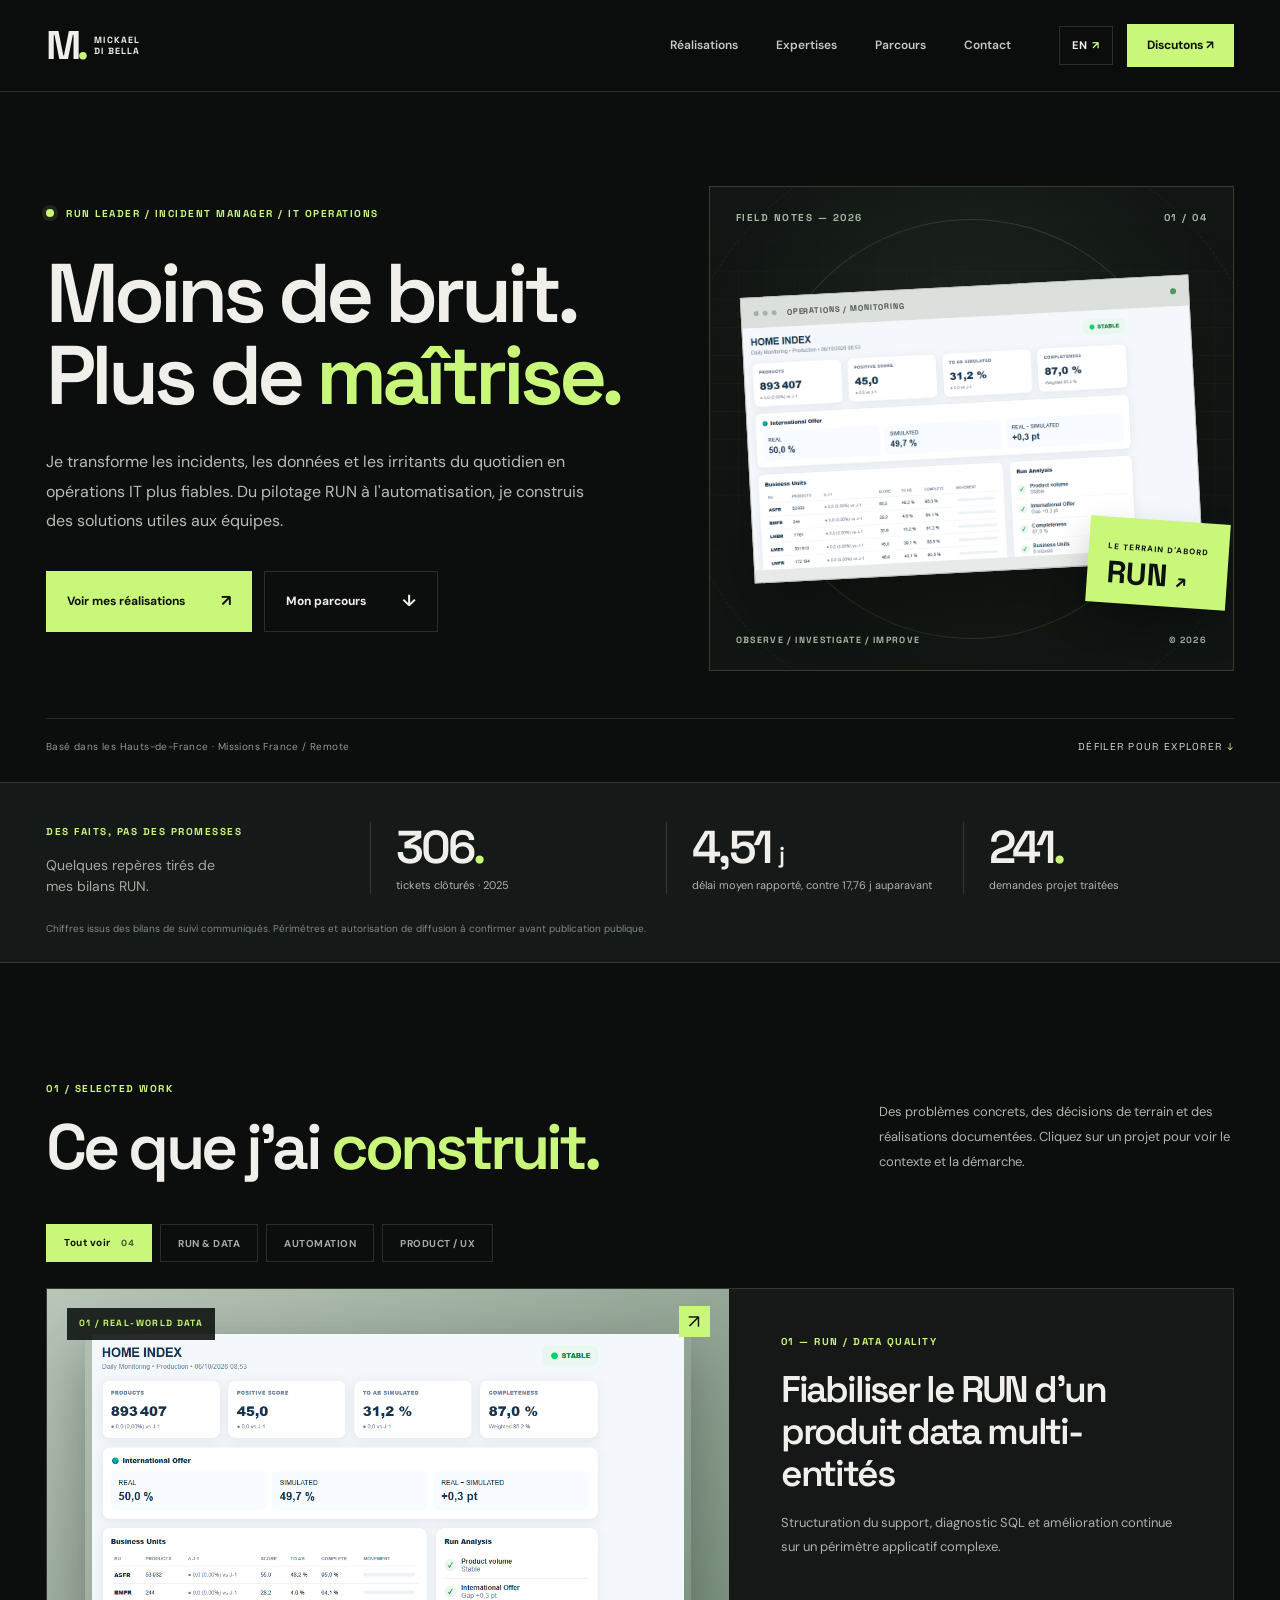
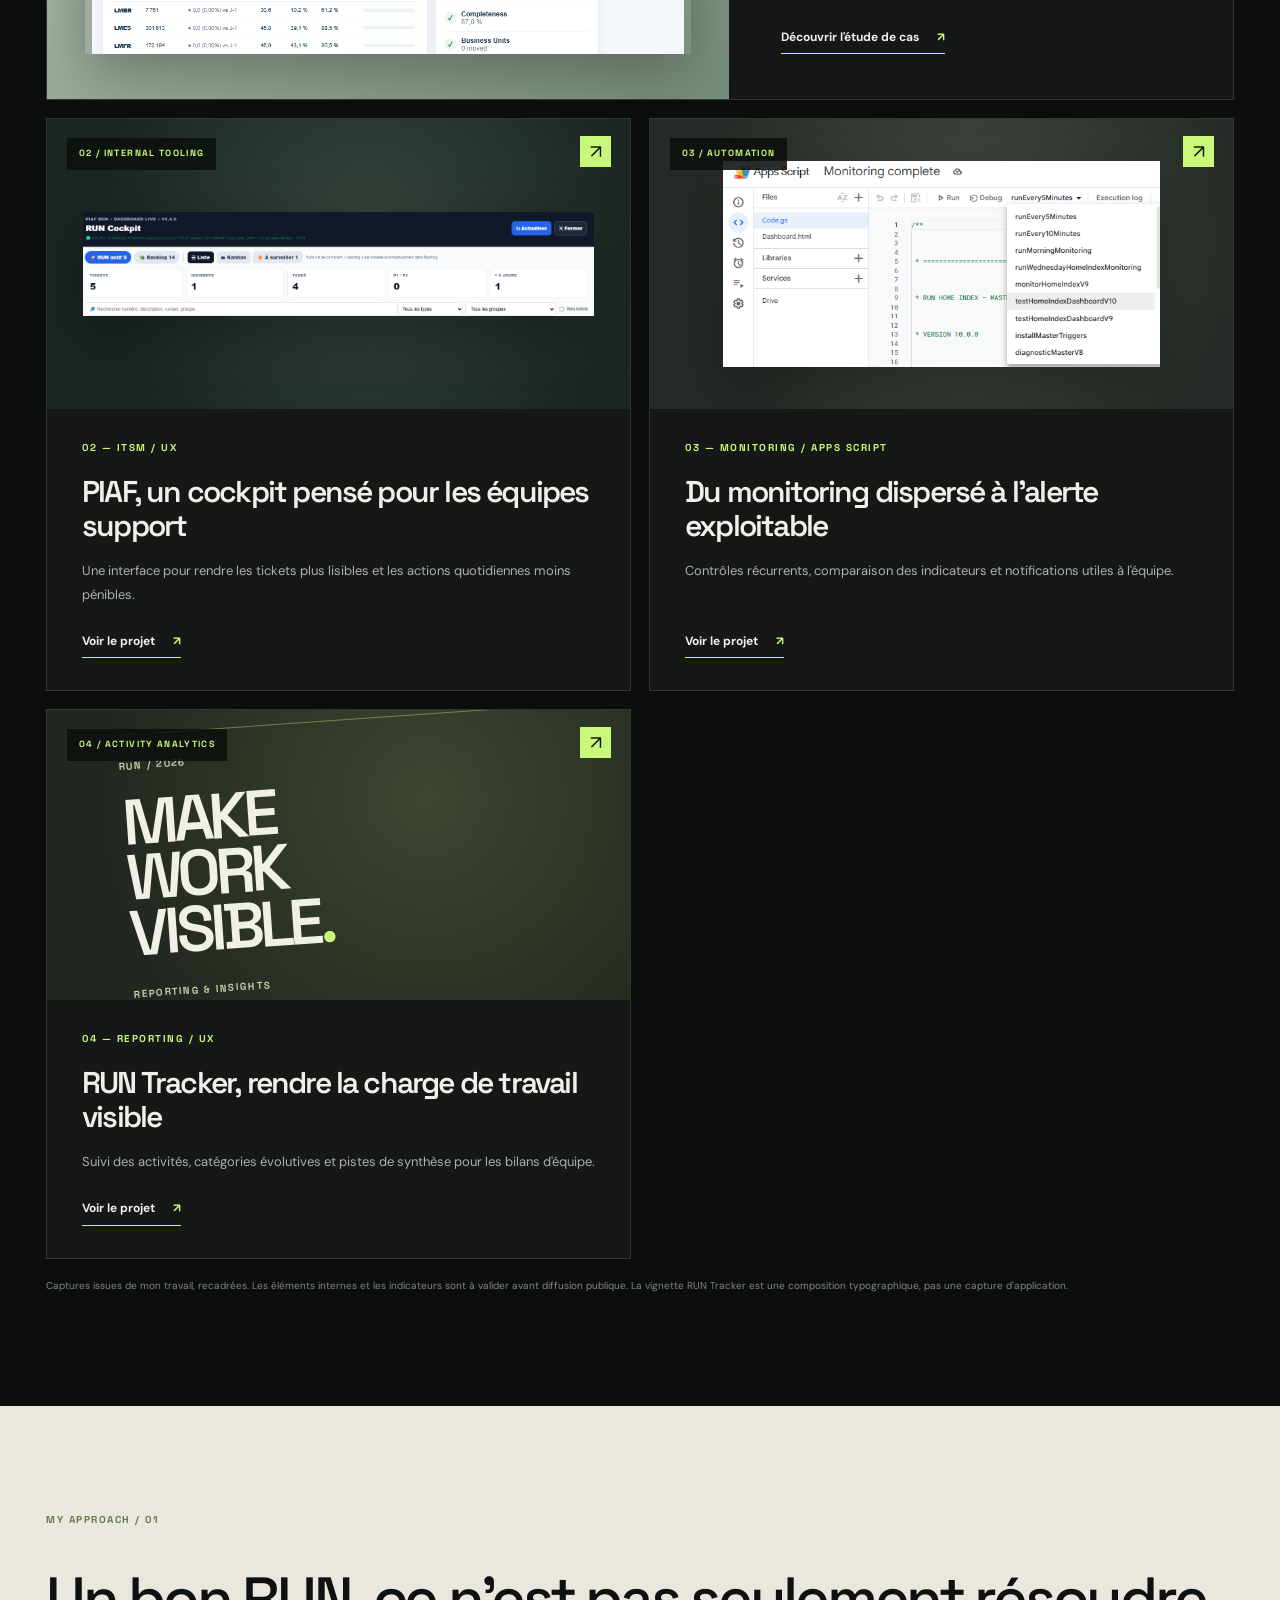
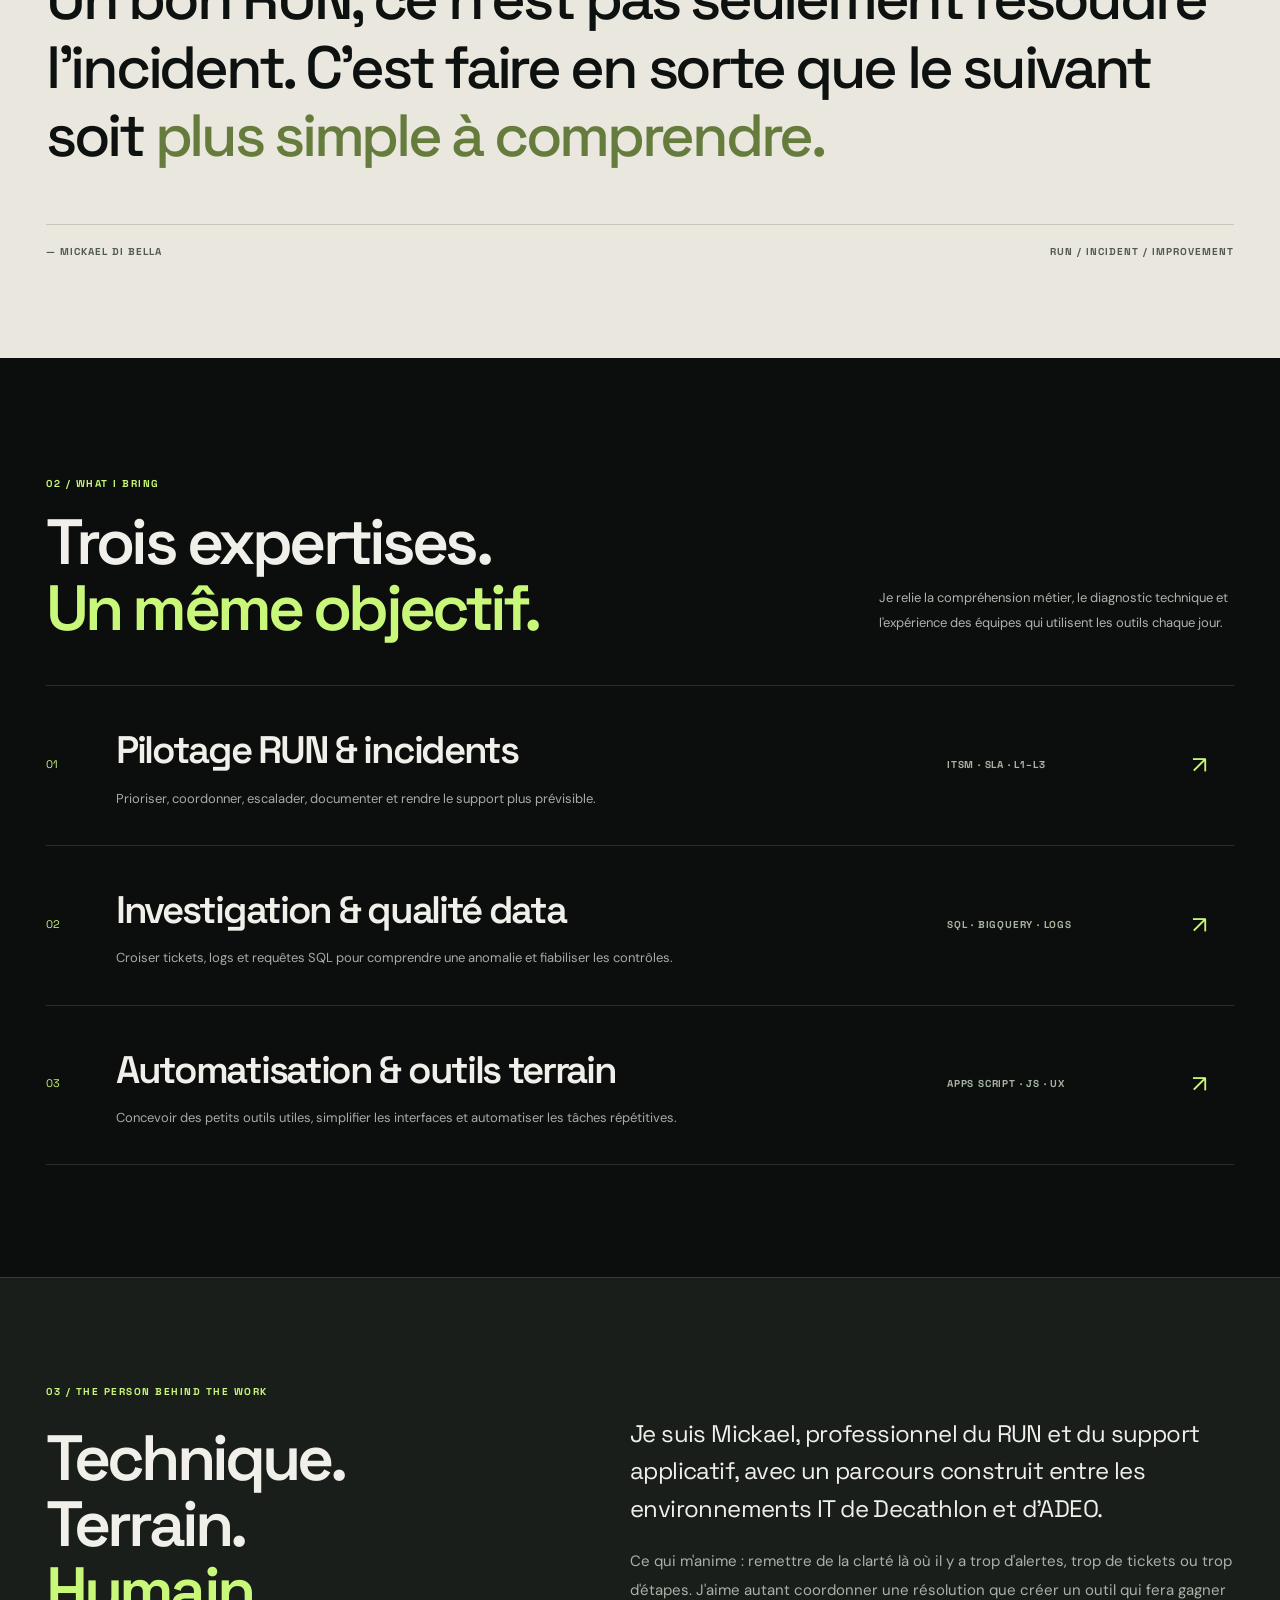
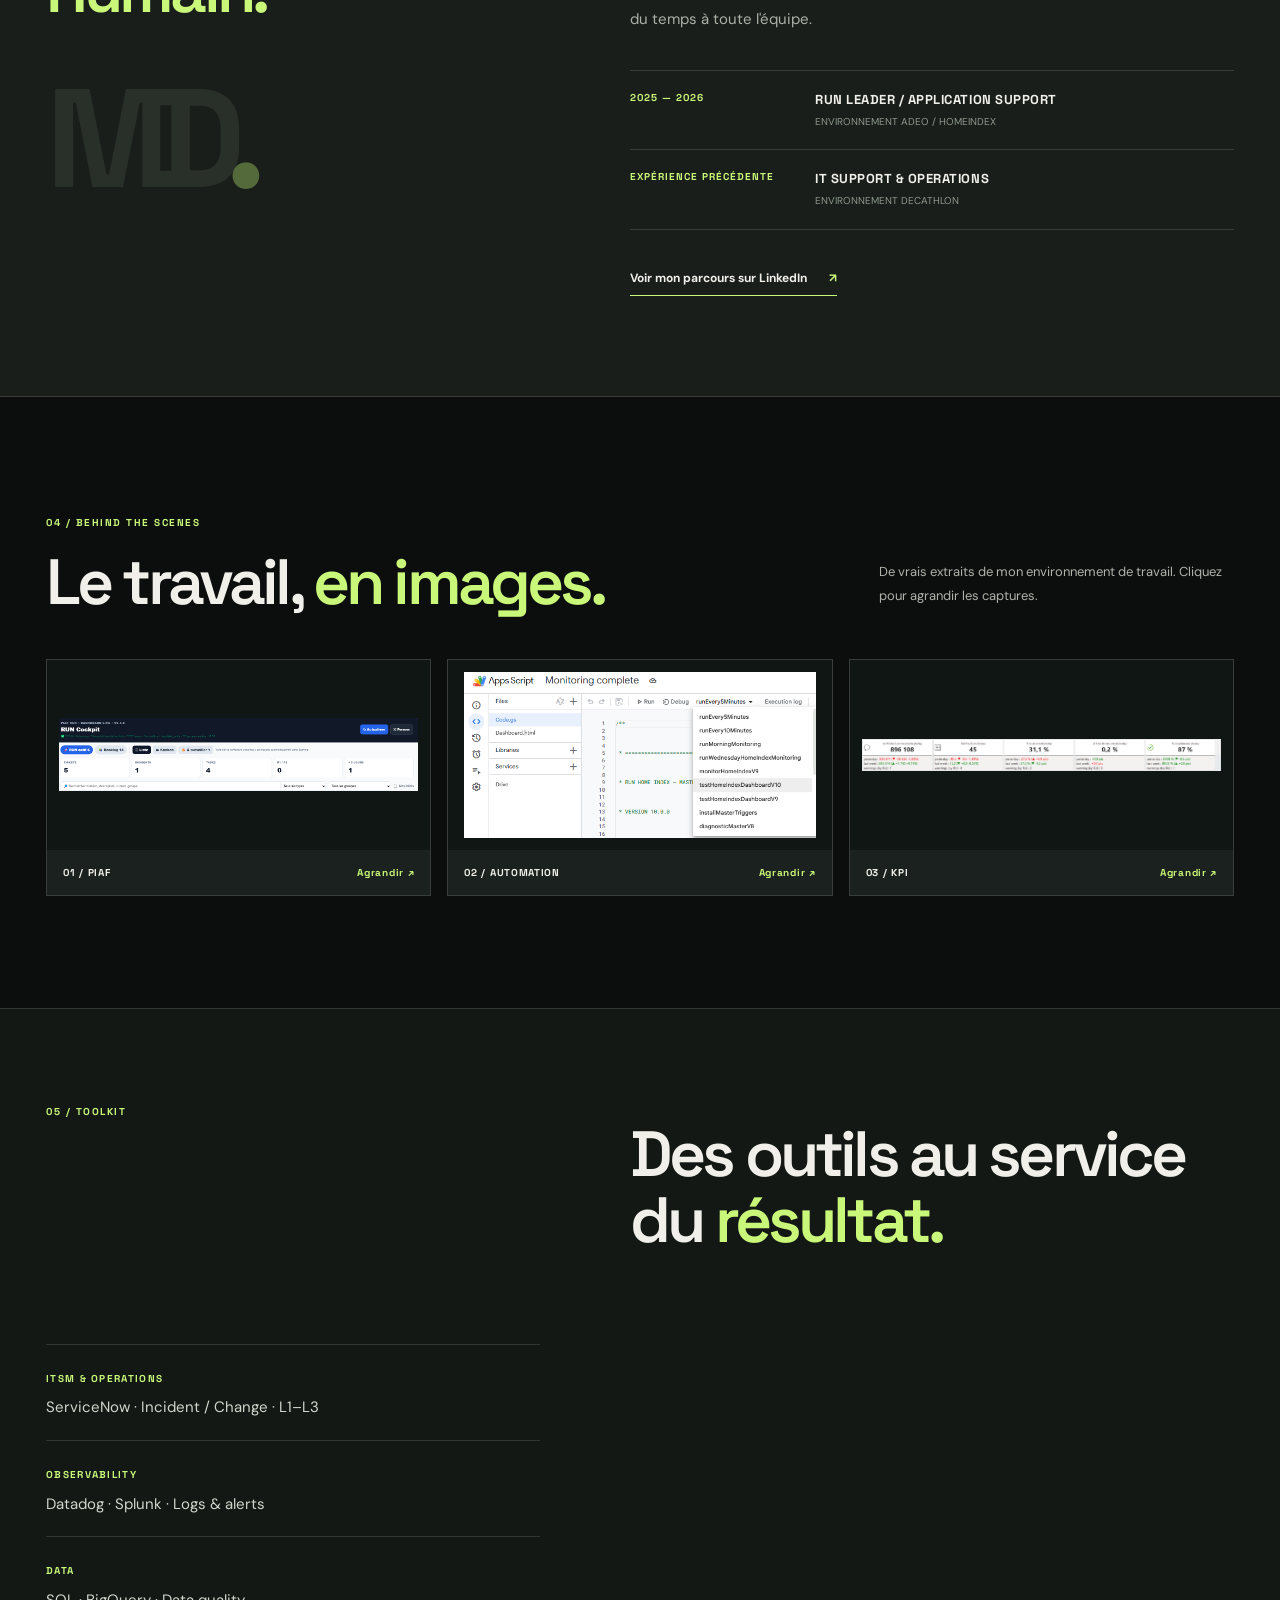
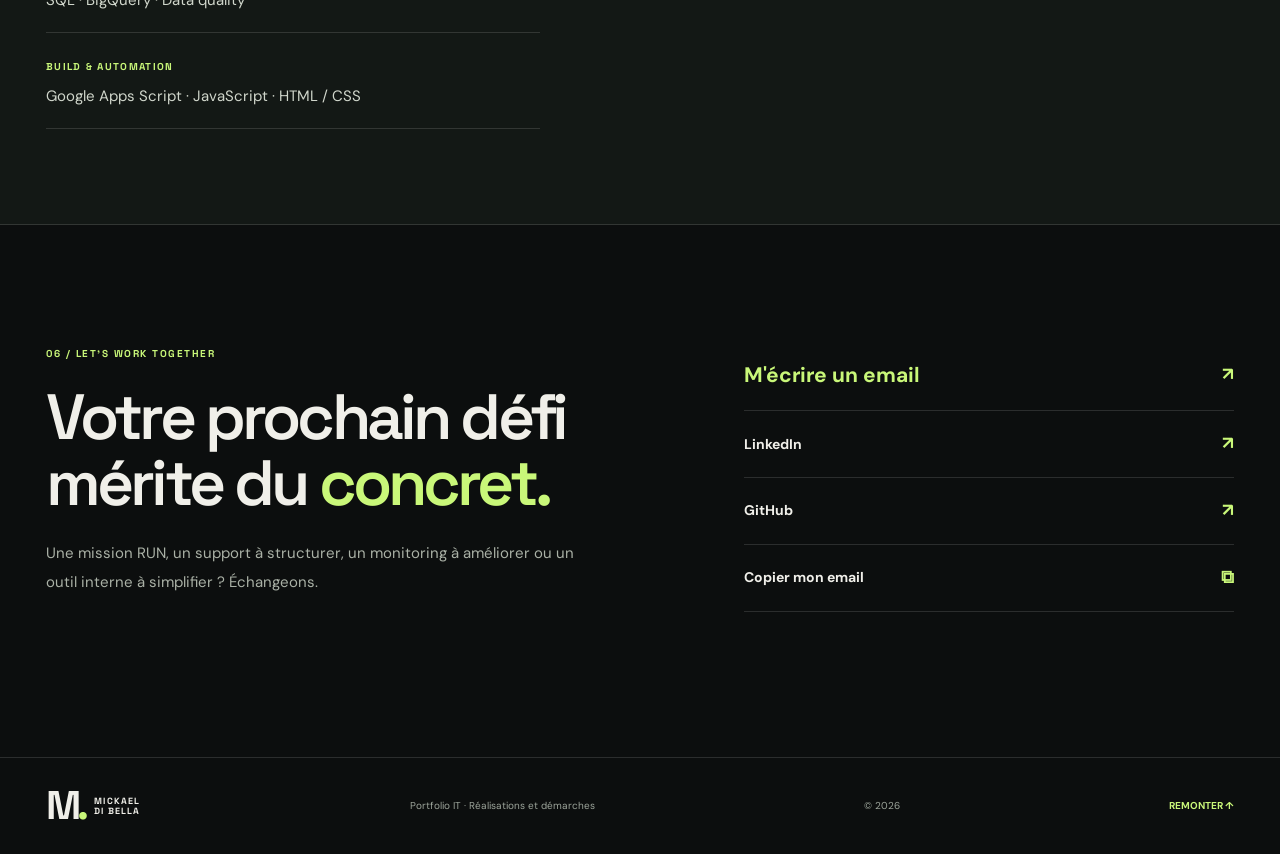
==== commit d6c09f3a: "changement visuel changement visuel" ====
--- a/index.html
+++ b/index.html
@@ -1,147 +1,78 @@
 <!doctype html>
 <html lang="fr">
 <head>
-  <meta charset="utf-8">
-  <meta name="viewport" content="width=device-width, initial-scale=1">
-  <meta name="theme-color" content="#0b1020">
-  <meta name="description" content="Portfolio de Mickael Di Bella — Run Management, Incident Management, automatisation et qualité de données.">
-  <meta property="og:title" content="Mickael Di Bella — IT Operations Portfolio">
-  <meta property="og:description" content="Fiabiliser le RUN. Automatiser les opérations. Rendre la donnée exploitable.">
-  <title>Mickael Di Bella — IT Operations Portfolio</title>
-  <link rel="icon" href="assets/favicon.svg" type="image/svg+xml">
-  <link rel="stylesheet" href="assets/css/styles.css">
+  <meta charset="utf-8"><meta name="viewport" content="width=device-width,initial-scale=1">
+  <meta name="theme-color" content="#0c0e0e">
+  <meta name="description" content="Mickael Di Bella, Run Leader et Incident Manager. Gestion des incidents, fiabilité applicative, qualité des données et automatisation. Portfolio de réalisations.">
+  <meta property="og:type" content="website"><meta property="og:title" content="Mickael Di Bella — IT Operations & Incident Management"><meta property="og:description" content="Du terrain aux résultats. RUN, incidents, monitoring et outils qui simplifient le quotidien.">
+  <title>Mickael Di Bella — IT Operations & Incident Management</title>
+  <link rel="icon" href="assets/favicon.svg" type="image/svg+xml"><link rel="preconnect" href="https://fonts.googleapis.com"><link rel="preconnect" href="https://fonts.gstatic.com" crossorigin>
+  <link href="https://fonts.googleapis.com/css2?family=DM+Sans:wght@400;500;600;700&family=Space+Grotesk:wght@400;500;600;700&display=swap" rel="stylesheet">
+  <link rel="stylesheet" href="assets/css/site.css"><script src="assets/js/site.js" defer></script>
 </head>
 <body>
-  <div class="ambient ambient-one"></div><div class="ambient ambient-two"></div>
-  <header class="site-header">
-    <a class="brand" href="#top" aria-label="Mickael Di Bella, accueil">
-      <span class="brand-mark">MD<span>.</span></span><span class="brand-name">Mickael Di Bella</span>
-    </a>
-    <nav class="main-nav" aria-label="Navigation principale">
-      <a href="#expertise" data-fr="Expertises" data-en="Expertise">Expertises</a>
-      <a href="#projects" data-fr="Projets" data-en="Projects">Projets</a>
-      <a href="#preuves" data-fr="Preuves" data-en="Evidence">Preuves</a>
-      <a href="#approach" data-fr="Approche" data-en="Approach">Approche</a>
-      <a href="#contact" data-fr="Contact" data-en="Contact">Contact</a>
-    </nav>
-    <div class="header-actions">
-      <button class="lang-toggle" id="languageToggle" type="button" aria-label="Switch language">EN</button>
-      <a class="header-cta" href="#contact" data-fr="Parlons de votre besoin ↗" data-en="Let's talk ↗">Parlons de votre besoin ↗</a>
-      <button class="menu-toggle" id="menuToggle" aria-label="Open navigation" aria-expanded="false" type="button"><span></span><span></span></button>
+<a class="skip-link" href="#main" data-fr="Aller au contenu" data-en="Skip to content">Aller au contenu</a>
+<div class="reading-progress" id="readingProgress" aria-hidden="true"></div>
+<header class="header" id="top"><div class="container nav-wrap">
+  <a class="logo" href="#top" aria-label="Mickael Di Bella, accueil"><span class="logo-glyph">M<span>.</span></span><span class="logo-text">MICKAEL<br>DI BELLA</span></a>
+  <nav class="nav" id="siteNav" aria-label="Navigation principale"><a href="#work" data-fr="Réalisations" data-en="Work">Réalisations</a><a href="#expertise" data-fr="Expertises" data-en="Expertise">Expertises</a><a href="#about" data-fr="Parcours" data-en="About">Parcours</a><a href="#contact" data-fr="Contact" data-en="Contact">Contact</a></nav>
+  <div class="nav-right"><button class="language" id="langToggle" type="button" aria-label="Switch to English">EN <span aria-hidden="true">↗</span></button><a class="nav-contact" href="mailto:mickael-dibella@hotmail.fr?subject=Prise%20de%20contact%20-%20Portfolio" data-fr="Discutons <span aria-hidden='true'>↗</span>" data-en="Let's talk <span aria-hidden='true'>↗</span>">Discutons <span aria-hidden="true">↗</span></a><button class="menu-button" id="menuButton" type="button" aria-label="Ouvrir le menu" aria-expanded="false" aria-controls="siteNav"><span></span><span></span></button></div>
+</div></header>
+<main id="main">
+  <section class="hero container" aria-labelledby="heroTitle">
+    <div class="hero-intro"><div class="eyebrow"><span class="pulse"></span><span data-fr="RUN LEADER / INCIDENT MANAGER / IT OPERATIONS" data-en="RUN LEADER / INCIDENT MANAGER / IT OPERATIONS">RUN LEADER / INCIDENT MANAGER / IT OPERATIONS</span></div>
+      <h1 id="heroTitle" data-fr="Moins de bruit.<br>Plus de <em>maîtrise.</em>" data-en="Less noise.<br>More <em>control.</em>">Moins de bruit.<br>Plus de <em>maîtrise.</em></h1>
+      <p class="hero-description" data-fr="Je transforme les incidents, les données et les irritants du quotidien en opérations IT plus fiables. Du pilotage RUN à l'automatisation, je construis des solutions utiles aux équipes." data-en="I turn incidents, data and everyday friction into more reliable IT operations. From RUN management to automation, I build practical solutions for teams.">Je transforme les incidents, les données et les irritants du quotidien en opérations IT plus fiables. Du pilotage RUN à l'automatisation, je construis des solutions utiles aux équipes.</p>
+      <div class="hero-buttons"><a class="btn btn-accent" href="#work" data-fr="Voir mes réalisations <span aria-hidden='true'>↗</span>" data-en="Explore my work <span aria-hidden='true'>↗</span>">Voir mes réalisations <span aria-hidden="true">↗</span></a><a class="btn btn-line" href="#about" data-fr="Mon parcours <span aria-hidden='true'>↓</span>" data-en="My background <span aria-hidden='true'>↓</span>">Mon parcours <span aria-hidden="true">↓</span></a></div>
     </div>
-  </header>
+    <div class="hero-stage" aria-label="Extrait d'un véritable tableau de bord de monitoring">
+      <div class="stage-orbit stage-orbit-a"></div><div class="stage-orbit stage-orbit-b"></div>
+      <div class="stage-caption"><span>FIELD NOTES — 2026</span><span>01 / 04</span></div>
+      <div class="stage-window"><div class="stage-window-top"><span class="window-dots"><i></i><i></i><i></i></span><span>OPERATIONS / MONITORING</span><span class="live-dot"></span></div><img src="assets/evidence/homeindex-monitoring-original-extrait.png" alt="Capture réelle d'un dashboard de monitoring HomeIndex avec les indicateurs de suivi" loading="eager" fetchpriority="high"></div>
+      <div class="stage-stamp"><span data-fr="LE TERRAIN D'ABORD" data-en="BUILT FROM EXPERIENCE">LE TERRAIN D'ABORD</span><strong>RUN <span>↗</span></strong></div>
+      <div class="stage-foot"><span>OBSERVE / INVESTIGATE / IMPROVE</span><span>© 2026</span></div>
+    </div>
+    <div class="hero-footer"><span data-fr="Basé dans les Hauts-de-France · Missions France / Remote" data-en="Based in Northern France · France / Remote assignments">Basé dans les Hauts-de-France · Missions France / Remote</span><a href="#work" data-fr="DÉFILER POUR EXPLORER <span>↓</span>" data-en="SCROLL TO EXPLORE <span>↓</span>">DÉFILER POUR EXPLORER <span>↓</span></a></div>
+  </section>
 
-  <main id="top">
-    <section class="hero section-wrap">
-      <div class="hero-copy">
-        <div class="eyebrow"><span class="status-dot"></span><span data-fr="RUN MANAGEMENT · INCIDENTS · AUTOMATISATION" data-en="RUN MANAGEMENT · INCIDENTS · AUTOMATION">RUN MANAGEMENT · INCIDENTS · AUTOMATISATION</span></div>
-        <h1 data-fr="Fiabiliser le RUN.<br>Automatiser les opérations.<br><em>Rendre la donnée utile.</em>" data-en="Make operations reliable.<br>Automate the routine.<br><em>Turn data into action.</em>">Fiabiliser le RUN.<br>Automatiser les opérations.<br><em>Rendre la donnée utile.</em></h1>
-        <p class="hero-lede" data-fr="J’aide les équipes à mieux exploiter leurs applications : incidents maîtrisés, supervision plus lisible, données contrôlées et outils opérationnels pensés pour le terrain." data-en="I help teams run applications more effectively through structured incident management, clearer monitoring, data-quality checks and practical tools built for day-to-day operations.">J’aide les équipes à mieux exploiter leurs applications : incidents maîtrisés, supervision plus lisible, données contrôlées et outils opérationnels pensés pour le terrain.</p>
-        <div class="hero-actions">
-          <a class="button button-primary" href="#projects" data-fr="Découvrir les réalisations <span>↓</span>" data-en="Explore selected work <span>↓</span>">Découvrir les réalisations <span>↓</span></a>
-          <a class="button button-quiet" href="https://www.linkedin.com/in/mickaeldibella/" target="_blank" rel="noreferrer">LinkedIn <span>↗</span></a>
-        </div>
-        <div class="hero-proof">
-          <div class="proof-item"><strong>RUN</strong><span data-fr="Pilotage opérationnel" data-en="Operational ownership">Pilotage opérationnel</span></div>
-          <div class="proof-item"><strong>DATA</strong><span data-fr="Investigation & qualité" data-en="Investigation & quality">Investigation & qualité</span></div>
-          <div class="proof-item"><strong>BUILD</strong><span data-fr="Outils & automatisation" data-en="Tools & automation">Outils & automatisation</span></div>
-        </div>
-      </div>
-      <div class="hero-visual" aria-label="Illustration abstraite d'observabilité et de flux opérationnels">
-        <div class="visual-topline"><span><i class="live-pip"></i> OPS / CONTROL ROOM</span><span>01 — 04</span></div>
-        <div class="orbit orbit-a"></div><div class="orbit orbit-b"></div><div class="orbit orbit-c"></div>
-        <div class="core"><div class="core-inner"><span class="core-symbol">↗</span><span>OPERATIONS<br>IN MOTION</span></div></div>
-        <div class="node node-one"><span class="node-icon">⌁</span><b>OBSERVE</b><small>Signals & alerts</small></div>
-        <div class="node node-two"><span class="node-icon">◈</span><b>INVESTIGATE</b><small>Data & incidents</small></div>
-        <div class="node node-three"><span class="node-icon">⟳</span><b>IMPROVE</b><small>Automation</small></div>
-        <div class="visual-foot"><span>INCIDENT → INSIGHT → ACTION</span><span class="visual-bars"><i></i><i></i><i></i><i></i><i></i><i></i><i></i></span></div>
-      </div>
-    </section>
+  <section class="proof-band" aria-label="Indicateurs du bilan opérationnel"><div class="container proof-grid">
+    <div class="proof-lead"><span class="micro" data-fr="DES FAITS, PAS DES PROMESSES" data-en="EVIDENCE OVER CLAIMS">DES FAITS, PAS DES PROMESSES</span><p data-fr="Quelques repères tirés de mes bilans RUN." data-en="A few figures from my RUN reviews.">Quelques repères tirés de mes bilans RUN.</p></div>
+    <div class="proof-stat"><strong>306<span class="accent-dot">.</span></strong><span data-fr="tickets clôturés · 2025" data-en="tickets closed · 2025">tickets clôturés · 2025</span></div>
+    <div class="proof-stat"><strong>4,51 <small>j</small></strong><span data-fr="délai moyen rapporté, contre 17,76 j auparavant" data-en="reported average resolution time, down from 17.76 days">délai moyen rapporté, contre 17,76 j auparavant</span></div>
+    <div class="proof-stat"><strong>241<span class="accent-dot">.</span></strong><span data-fr="demandes projet traitées" data-en="project requests handled">demandes projet traitées</span></div>
+  </div><div class="container"><p class="proof-note" data-fr="Chiffres issus des bilans de suivi communiqués. Périmètres et autorisation de diffusion à confirmer avant publication publique." data-en="Figures from shared operational reviews. Scope and publication permissions require confirmation before public release.">Chiffres issus des bilans de suivi communiqués. Périmètres et autorisation de diffusion à confirmer avant publication publique.</p></div></section>
 
-    <section class="metrics-strip section-wrap" aria-label="Repères d'expérience">
-      <div class="metric"><span class="metric-number">L1–L3</span><span data-fr="Support applicatif" data-en="Application support">Support applicatif</span></div>
-      <div class="metric"><span class="metric-number">17,76 → 4,51 j</span><span data-fr="Délai moyen de résolution suivi en 2025" data-en="Tracked average resolution time in 2025">Délai moyen de résolution suivi en 2025</span></div>
-      <div class="metric"><span class="metric-number">306</span><span data-fr="Tickets clôturés en 2025 (périmètre suivi)" data-en="Tickets closed in 2025 (tracked scope)">Tickets clôturés en 2025 (périmètre suivi)</span></div>
-      <div class="metric"><span class="metric-number">13 BU</span><span data-fr="Contexte data multi-entités rencontré" data-en="Multi-business-unit data environment">Contexte data multi-entités rencontré</span></div>
-      <p class="metric-note" data-fr="Indicateurs issus d’un suivi opérationnel communiqué ; périmètres et méthodes de calcul à confirmer avant toute utilisation commerciale externe." data-en="Figures come from operational tracking shared for this portfolio; scope and calculation methods should be validated before external commercial use.">Indicateurs issus d’un suivi opérationnel communiqué ; périmètres et méthodes de calcul à confirmer avant toute utilisation commerciale externe.</p>
-    </section>
+  <section class="section container work-section" id="work" aria-labelledby="workTitle"><div class="section-top"><div><span class="micro">01 / SELECTED WORK</span><h2 id="workTitle" data-fr="Ce que j'ai <em>construit.</em>" data-en="What I've <em>built.</em>">Ce que j'ai <em>construit.</em></h2></div><p data-fr="Des problèmes concrets, des décisions de terrain et des réalisations documentées. Cliquez sur un projet pour voir le contexte et la démarche." data-en="Real problems, hands-on decisions and documented work. Open a project to explore the context and approach.">Des problèmes concrets, des décisions de terrain et des réalisations documentées. Cliquez sur un projet pour voir le contexte et la démarche.</p></div>
+    <div class="filters" role="group" aria-label="Filtrer les réalisations"><button class="filter active" type="button" data-filter="all" aria-pressed="true" data-fr="Tout voir <span>04</span>" data-en="All work <span>04</span>">Tout voir <span>04</span></button><button class="filter" type="button" data-filter="run" aria-pressed="false">RUN & DATA</button><button class="filter" type="button" data-filter="automation" aria-pressed="false">AUTOMATION</button><button class="filter" type="button" data-filter="product" aria-pressed="false">PRODUCT / UX</button></div>
+    <div class="work-grid" id="workGrid">
+      <article class="work-card featured" data-category="run"><a class="work-card-link" href="projects/homeindex-data-quality.html" data-fr-href="projects/homeindex-data-quality.html" data-en-href="projects/homeindex-data-quality-en.html" aria-label="Étude de cas RUN & qualité de données"><div class="work-image image-light"><img src="assets/evidence/homeindex-monitoring-original-extrait.png" alt="Extrait réel du tableau de bord de suivi HomeIndex" loading="lazy"><span class="image-label">01 / REAL-WORLD DATA</span><span class="image-corner" aria-hidden="true">↗</span></div><div class="work-details"><div class="work-overline">01 — RUN / DATA QUALITY</div><h3 data-fr="Fiabiliser le RUN d'un produit data multi-entités" data-en="Making a multi-entity data product more reliable">Fiabiliser le RUN d'un produit data multi-entités</h3><p data-fr="Structuration du support, diagnostic SQL et amélioration continue sur un périmètre applicatif complexe." data-en="Support structuring, SQL investigations and continuous improvement across a complex application scope.">Structuration du support, diagnostic SQL et amélioration continue sur un périmètre applicatif complexe.</p><span class="work-open" data-fr="Découvrir l'étude de cas <span>↗</span>" data-en="Explore case study <span>↗</span>">Découvrir l'étude de cas <span>↗</span></span></div></a></article>
+      <article class="work-card" data-category="product"><a class="work-card-link" href="projects/piaf.html" data-fr-href="projects/piaf.html" data-en-href="projects/piaf-en.html"><div class="work-image image-dark"><img src="assets/evidence/piaf-run-cockpit-original-extrait.png" alt="Capture réelle de l'interface PIAF RUN Cockpit" loading="lazy"><span class="image-label">02 / INTERNAL TOOLING</span><span class="image-corner" aria-hidden="true">↗</span></div><div class="work-details"><div class="work-overline">02 — ITSM / UX</div><h3 data-fr="PIAF, un cockpit pensé pour les équipes support" data-en="PIAF, a cockpit designed for support teams">PIAF, un cockpit pensé pour les équipes support</h3><p data-fr="Une interface pour rendre les tickets plus lisibles et les actions quotidiennes moins pénibles." data-en="An interface designed to make tickets clearer and everyday actions less cumbersome.">Une interface pour rendre les tickets plus lisibles et les actions quotidiennes moins pénibles.</p><span class="work-open" data-fr="Voir le projet <span>↗</span>" data-en="View project <span>↗</span>">Voir le projet <span>↗</span></span></div></a></article>
+      <article class="work-card" data-category="automation"><a class="work-card-link" href="projects/automated-monitoring.html" data-fr-href="projects/automated-monitoring.html" data-en-href="projects/automated-monitoring-en.html"><div class="work-image image-code"><img src="assets/evidence/apps-script-monitoring-original.png" alt="Capture réelle de l'environnement Apps Script utilisé pour le monitoring" loading="lazy"><span class="image-label">03 / AUTOMATION</span><span class="image-corner" aria-hidden="true">↗</span></div><div class="work-details"><div class="work-overline">03 — MONITORING / APPS SCRIPT</div><h3 data-fr="Du monitoring dispersé à l'alerte exploitable" data-en="From scattered monitoring to actionable alerts">Du monitoring dispersé à l'alerte exploitable</h3><p data-fr="Contrôles récurrents, comparaison des indicateurs et notifications utiles à l'équipe." data-en="Recurring checks, indicator comparisons and actionable team notifications.">Contrôles récurrents, comparaison des indicateurs et notifications utiles à l'équipe.</p><span class="work-open" data-fr="Voir le projet <span>↗</span>" data-en="View project <span>↗</span>">Voir le projet <span>↗</span></span></div></a></article>
+      <article class="work-card" data-category="run product"><a class="work-card-link" href="projects/run-tracker.html" data-fr-href="projects/run-tracker.html" data-en-href="projects/run-tracker-en.html"><div class="work-image image-typographic"><div class="tracker-graphic" aria-hidden="true"><span>RUN / 2026</span><strong>MAKE<br>WORK<br>VISIBLE<span>.</span></strong><i>REPORTING & INSIGHTS</i></div><span class="image-label">04 / ACTIVITY ANALYTICS</span><span class="image-corner" aria-hidden="true">↗</span></div><div class="work-details"><div class="work-overline">04 — REPORTING / UX</div><h3 data-fr="RUN Tracker, rendre la charge de travail visible" data-en="RUN Tracker, making workload visible">RUN Tracker, rendre la charge de travail visible</h3><p data-fr="Suivi des activités, catégories évolutives et pistes de synthèse pour les bilans d'équipe." data-en="Activity tracking, flexible categories and reporting concepts for team reviews.">Suivi des activités, catégories évolutives et pistes de synthèse pour les bilans d'équipe.</p><span class="work-open" data-fr="Voir le projet <span>↗</span>" data-en="View project <span>↗</span>">Voir le projet <span>↗</span></span></div></a></article>
+    </div>
+    <p class="work-disclaimer" data-fr="Captures issues de mon travail, recadrées. Les éléments internes et les indicateurs sont à valider avant diffusion publique. La vignette RUN Tracker est une composition typographique, pas une capture d'application." data-en="Screenshots from my work, cropped. Internal content and metrics require approval before public sharing. The RUN Tracker visual is typography, not an application screenshot.">Captures issues de mon travail, recadrées. Les éléments internes et les indicateurs sont à valider avant diffusion publique. La vignette RUN Tracker est une composition typographique, pas une capture d'application.</p>
+  </section>
 
-    <section class="section-wrap section-block" id="expertise">
-      <div class="section-heading"><div><span class="section-kicker">01 / WHAT I DO</span><h2 data-fr="Du quotidien opérationnel<br><em>à l’amélioration durable.</em>" data-en="From daily operations<br><em>to lasting improvement.</em>">Du quotidien opérationnel<br><em>à l’amélioration durable.</em></h2></div><p data-fr="Une approche pragmatique : comprendre l’incident, sécuriser le service, rendre le diagnostic reproductible et supprimer les irritants qui reviennent." data-en="A pragmatic approach: understand the incident, protect the service, make diagnosis repeatable and remove recurring operational friction.">Une approche pragmatique : comprendre l’incident, sécuriser le service, rendre le diagnostic reproductible et supprimer les irritants qui reviennent.</p></div>
-      <div class="expertise-grid">
-        <article class="expertise-card"><div class="card-index">A / 01</div><div class="line-icon">⌁</div><h3 data-fr="RUN & incidents" data-en="RUN & incidents">RUN & incidents</h3><p data-fr="Qualification, priorisation, escalade, coordination et suivi de résolution dans des environnements applicatifs." data-en="Triage, prioritisation, escalation, coordination and resolution tracking across application environments.">Qualification, priorisation, escalade, coordination et suivi de résolution dans des environnements applicatifs.</p><div class="tags"><span>ServiceNow</span><span>Support L1–L3</span><span>Change</span></div></article>
-        <article class="expertise-card"><div class="card-index">A / 02</div><div class="line-icon">◉</div><h3 data-fr="Observabilité & monitoring" data-en="Observability & monitoring">Observabilité & monitoring</h3><p data-fr="Lecture des signaux de production, analyse de logs, alerting et amélioration de la visibilité opérationnelle." data-en="Production-signal analysis, log investigation, alerting and better operational visibility.">Lecture des signaux de production, analyse de logs, alerting et amélioration de la visibilité opérationnelle.</p><div class="tags"><span>Datadog</span><span>Splunk</span><span>Google Chat</span></div></article>
-        <article class="expertise-card"><div class="card-index">A / 03</div><div class="line-icon">⌘</div><h3 data-fr="Data quality & investigation" data-en="Data quality & investigation">Data quality & investigation</h3><p data-fr="Contrôles de cohérence, investigations SQL, analyse des écarts et suivi des traitements data." data-en="Consistency checks, SQL investigations, discrepancy analysis and data-job monitoring.">Contrôles de cohérence, investigations SQL, analyse des écarts et suivi des traitements data.</p><div class="tags"><span>SQL</span><span>BigQuery</span><span>Data quality</span></div></article>
-        <article class="expertise-card"><div class="card-index">A / 04</div><div class="line-icon">⟳</div><h3 data-fr="Automatisation & outils" data-en="Automation & tools">Automatisation & outils</h3><p data-fr="Scripts et interfaces légères pour fiabiliser les contrôles, centraliser l’information et simplifier les gestes récurrents." data-en="Lightweight scripts and interfaces to standardise checks, centralise information and simplify recurring tasks.">Scripts et interfaces légères pour fiabiliser les contrôles, centraliser l’information et simplifier les gestes récurrents.</p><div class="tags"><span>Apps Script</span><span>HTML/CSS/JS</span><span>Git</span></div></article>
-      </div>
-    </section>
+  <section class="statement" aria-label="Ma philosophie"><div class="container statement-inner"><span class="micro">MY APPROACH / 01</span><blockquote data-fr="Un bon RUN, ce n'est pas seulement résoudre l'incident. C'est faire en sorte que le suivant soit <em>plus simple à comprendre.</em>" data-en="Good operations aren't just about fixing the incident. They're about making the next one <em>easier to understand.</em>">Un bon RUN, ce n'est pas seulement résoudre l'incident. C'est faire en sorte que le suivant soit <em>plus simple à comprendre.</em></blockquote><div class="statement-bottom"><span>— MICKAEL DI BELLA</span><span>RUN / INCIDENT / IMPROVEMENT</span></div></div></section>
 
-    <section class="projects-section" id="projects">
-      <div class="section-wrap section-block">
-        <div class="section-heading"><div><span class="section-kicker">02 / SELECTED WORK</span><h2 data-fr="Des réalisations ancrées<br><em>dans le réel.</em>" data-en="Work grounded<br><em>in real operations.</em>">Des réalisations ancrées<br><em>dans le réel.</em></h2></div><p data-fr="Études de cas anonymisées à partir de travaux menés en contexte professionnel. Les détails sensibles et les données propriétaires ne sont pas publiés." data-en="Anonymised case studies based on work in a professional environment. Sensitive details and proprietary data are not published.">Études de cas anonymisées à partir de travaux menés en contexte professionnel. Les détails sensibles et les données propriétaires ne sont pas publiés.</p></div>
-        <div class="project-list">
-          <article class="project-card project-featured">
-            <div class="project-art art-homeindex project-photo"><img src="assets/evidence/homeindex-monitoring-original-extrait.png" loading="lazy" alt="Capture extraite du dashboard de monitoring opérationnel, octobre 2026"><div class="art-label real-label">CAPTURE PARTAGÉE · OCT 2026</div></div>
-            <div class="project-info"><div class="project-meta"><span>DATA QUALITY</span><span>RUN MANAGEMENT</span></div><h3 data-fr="Fiabiliser le RUN d’un produit data multi-entités" data-en="Improving RUN reliability for a multi-entity data product">Fiabiliser le RUN d’un produit data multi-entités</h3><p data-fr="Structuration du traitement des demandes, investigations sur la qualité des données, suivi des indicateurs et documentation pour rendre le support plus prévisible." data-en="Structured request handling, data-quality investigations, KPI tracking and documentation to make support more predictable.">Structuration du traitement des demandes, investigations sur la qualité des données, suivi des indicateurs et documentation pour rendre le support plus prévisible.</p><div class="outcome"><span class="outcome-mark">↗</span><span data-fr="Résultat suivi : délai moyen de résolution passé de 17,76 à 4,51 jours sur le périmètre communiqué pour 2025." data-en="Tracked outcome: average resolution time decreased from 17.76 to 4.51 days for the reported 2025 scope.">Résultat suivi : délai moyen de résolution passé de 17,76 à 4,51 jours sur le périmètre communiqué pour 2025.</span></div><a class="text-link" href="projects/homeindex-data-quality.html" data-fr="Lire l’étude de cas ↗" data-en="Read case study ↗">Lire l’étude de cas ↗</a></div>
-          </article>
-          <article class="project-card">
-            <div class="project-art art-monitor project-photo"><img src="assets/evidence/apps-script-monitoring-original.png" loading="lazy" alt="Capture originale de l’environnement Apps Script dédié au monitoring"><div class="art-label real-label">CAPTURE PARTAGÉE · OCT 2026</div></div>
-            <div class="project-info"><div class="project-meta"><span>AUTOMATION</span><span>OBSERVABILITY</span></div><h3 data-fr="Du monitoring dispersé à l’alerte actionnable" data-en="From scattered monitoring to actionable alerts">Du monitoring dispersé à l’alerte actionnable</h3><p data-fr="Automatiser des contrôles récurrents et publier une synthèse lisible dans un canal d’équipe, avec comparaison aux valeurs précédentes." data-en="Automating recurring checks and posting a readable team-channel summary with comparisons against previous values.">Automatiser des contrôles récurrents et publier une synthèse lisible dans un canal d’équipe, avec comparaison aux valeurs précédentes.</p><a class="text-link" href="projects/automated-monitoring.html" data-fr="Lire l’étude de cas ↗" data-en="Read case study ↗">Lire l’étude de cas ↗</a></div>
-          </article>
-          <article class="project-card">
-            <div class="project-art art-piaf project-photo"><img src="assets/evidence/piaf-run-cockpit-original-extrait.png" loading="lazy" alt="Capture d’interface du cockpit PIAF, informations de tickets non reproduites"><div class="art-label real-label">CAPTURE PARTAGÉE · OCT 2026</div></div>
-            <div class="project-info"><div class="project-meta"><span>UX FOR OPERATIONS</span><span>PROCESS</span></div><h3 data-fr="PIAF — rendre les tickets plus exploitables" data-en="PIAF — making tickets easier to work with">PIAF — rendre les tickets plus exploitables</h3><p data-fr="Prototype de cockpit visant à simplifier la lecture des tickets, l’analyse de l’historique, les réponses et la catégorisation du backlog." data-en="A cockpit prototype designed to simplify ticket review, history analysis, replies and backlog categorisation.">Prototype de cockpit visant à simplifier la lecture des tickets, l’analyse de l’historique, les réponses et la catégorisation du backlog.</p><a class="text-link" href="projects/piaf.html" data-fr="Lire l’étude de cas ↗" data-en="Read case study ↗">Lire l’étude de cas ↗</a></div>
-          </article>
-          <article class="project-card">
-            <div class="project-art art-tracker"><div class="art-label">CASE 04 / RUN ANALYTICS</div><div class="tracker-grid"><div class="tracker-cell tall"></div><div class="tracker-cell"></div><div class="tracker-cell"></div><div class="tracker-cell wide"></div><div class="tracker-cell"></div><div class="tracker-cell"></div></div><div class="tracker-caption">ACTIVITY / TRENDS / SYNTHESIS</div></div>
-            <div class="project-info"><div class="project-meta"><span>REPORTING</span><span>CONTINUOUS IMPROVEMENT</span></div><h3 data-fr="RUN Tracker — mieux comprendre la charge opérationnelle" data-en="RUN Tracker — understanding operational workload">RUN Tracker — mieux comprendre la charge opérationnelle</h3><p data-fr="Réflexion et prototype de suivi d’activité avec synthèses, catégorisation évolutive et lecture par personne, produit et période." data-en="Design and prototyping of activity tracking with summaries, flexible categories and views by person, product and period.">Réflexion et prototype de suivi d’activité avec synthèses, catégorisation évolutive et lecture par personne, produit et période.</p><a class="text-link" href="projects/run-tracker.html" data-fr="Lire l’étude de cas ↗" data-en="Read case study ↗">Lire l’étude de cas ↗</a></div>
-          </article>
-        </div>
-      </div>
-    </section>
+  <section class="section container expertise-section" id="expertise" aria-labelledby="expertiseTitle"><div class="section-top"><div><span class="micro">02 / WHAT I BRING</span><h2 id="expertiseTitle" data-fr="Trois expertises.<br><em>Un même objectif.</em>" data-en="Three disciplines.<br><em>One goal.</em>">Trois expertises.<br><em>Un même objectif.</em></h2></div><p data-fr="Je relie la compréhension métier, le diagnostic technique et l'expérience des équipes qui utilisent les outils chaque jour." data-en="I connect business context, technical diagnosis and the experience of teams using these tools every day.">Je relie la compréhension métier, le diagnostic technique et l'expérience des équipes qui utilisent les outils chaque jour.</p></div>
+    <div class="expertise-list"><article class="expertise-row"><span class="expertise-num">01</span><div><h3 data-fr="Pilotage RUN & incidents" data-en="RUN & incident management">Pilotage RUN & incidents</h3><p data-fr="Prioriser, coordonner, escalader, documenter et rendre le support plus prévisible." data-en="Prioritise, coordinate, escalate, document and make support more predictable.">Prioriser, coordonner, escalader, documenter et rendre le support plus prévisible.</p></div><span class="expertise-keywords">ITSM · SLA · L1–L3</span><span class="expertise-arrow" aria-hidden="true">↗</span></article>
+    <article class="expertise-row"><span class="expertise-num">02</span><div><h3 data-fr="Investigation & qualité data" data-en="Investigation & data quality">Investigation & qualité data</h3><p data-fr="Croiser tickets, logs et requêtes SQL pour comprendre une anomalie et fiabiliser les contrôles." data-en="Connect tickets, logs and SQL queries to understand anomalies and improve checks.">Croiser tickets, logs et requêtes SQL pour comprendre une anomalie et fiabiliser les contrôles.</p></div><span class="expertise-keywords">SQL · BIGQUERY · LOGS</span><span class="expertise-arrow" aria-hidden="true">↗</span></article>
+    <article class="expertise-row"><span class="expertise-num">03</span><div><h3 data-fr="Automatisation & outils terrain" data-en="Automation & practical tooling">Automatisation & outils terrain</h3><p data-fr="Concevoir des petits outils utiles, simplifier les interfaces et automatiser les tâches répétitives." data-en="Build practical tools, simplify interfaces and automate repetitive tasks.">Concevoir des petits outils utiles, simplifier les interfaces et automatiser les tâches répétitives.</p></div><span class="expertise-keywords">APPS SCRIPT · JS · UX</span><span class="expertise-arrow" aria-hidden="true">↗</span></article></div>
+  </section>
 
+  <section class="about-panel" id="about"><div class="container about-grid"><div class="about-heading"><span class="micro">03 / THE PERSON BEHIND THE WORK</span><h2 data-fr="Technique.<br>Terrain.<br><em>Humain.</em>" data-en="Technical.<br>Hands-on.<br><em>Human.</em>">Technique.<br>Terrain.<br><em>Humain.</em></h2><div class="about-sign">MD<span>.</span></div></div><div class="about-copy"><p class="about-lead" data-fr="Je suis Mickael, professionnel du RUN et du support applicatif, avec un parcours construit entre les environnements IT de Decathlon et d'ADEO." data-en="I'm Mickael, a RUN and application-support professional with experience in the IT environments of Decathlon and ADEO.">Je suis Mickael, professionnel du RUN et du support applicatif, avec un parcours construit entre les environnements IT de Decathlon et d'ADEO.</p><p data-fr="Ce qui m'anime : remettre de la clarté là où il y a trop d'alertes, trop de tickets ou trop d'étapes. J'aime autant coordonner une résolution que créer un outil qui fera gagner du temps à toute l'équipe." data-en="What drives me is bringing clarity where there are too many alerts, tickets or steps. I enjoy coordinating a resolution as much as building a tool that makes the whole team's work easier.">Ce qui m'anime : remettre de la clarté là où il y a trop d'alertes, trop de tickets ou trop d'étapes. J'aime autant coordonner une résolution que créer un outil qui fera gagner du temps à toute l'équipe.</p><div class="about-history"><div><span>2025 — 2026</span><strong>RUN LEADER / APPLICATION SUPPORT</strong><small>ENVIRONNEMENT ADEO / HOMEINDEX</small></div><div><span data-fr="EXPÉRIENCE PRÉCÉDENTE" data-en="PREVIOUS EXPERIENCE">EXPÉRIENCE PRÉCÉDENTE</span><strong>IT SUPPORT & OPERATIONS</strong><small>ENVIRONNEMENT DECATHLON</small></div></div><a class="underlined-link" href="https://www.linkedin.com/in/mickaeldibella/" target="_blank" rel="noopener noreferrer" data-fr="Voir mon parcours sur LinkedIn <span>↗</span>" data-en="View my background on LinkedIn <span>↗</span>">Voir mon parcours sur LinkedIn <span>↗</span></a></div></div></section>
 
-    <section class="evidence-section" id="preuves">
-      <div class="section-wrap section-block">
-        <div class="section-heading"><div><span class="section-kicker">03 / EVIDENCE FROM WORK</span><h2 data-fr="Des captures réelles.<br><em>Des éléments vérifiables.</em>" data-en="Actual screenshots.<br><em>Documented evidence.</em>">Des captures réelles.<br><em>Des éléments vérifiables.</em></h2></div><p data-fr="Extraits de captures fournies lors du suivi des projets en octobre 2026. Les interfaces ne sont pas des maquettes fictives : seuls certains cadrages ont été réduits pour éviter de publier des informations individuelles." data-en="Excerpts from screenshots shared while tracking projects in October 2026. These are not fabricated mockups; some framing has been cropped to avoid publishing personal information.">Extraits de captures fournies lors du suivi des projets en octobre 2026. Les interfaces ne sont pas des maquettes fictives : seuls certains cadrages ont été réduits pour éviter de publier des informations individuelles.</p></div>
-        <div class="evidence-grid">
-          <figure class="evidence-card evidence-wide"><a href="assets/evidence/homeindex-monitoring-original-extrait.png" target="_blank" rel="noopener"><img loading="lazy" src="assets/evidence/homeindex-monitoring-original-extrait.png" alt="Indicateurs de monitoring HomeIndex partagés en octobre 2026"></a><figcaption><strong data-fr="Monitoring produit et indicateurs" data-en="Product monitoring and indicators">Monitoring produit et indicateurs</strong><span data-fr="Capture originale partagée en octobre 2026 · extrait supérieur" data-en="Original screenshot shared in October 2026 · upper extract">Capture originale partagée en octobre 2026 · extrait supérieur</span></figcaption></figure>
-          <figure class="evidence-card"><a href="assets/evidence/piaf-run-cockpit-original-extrait.png" target="_blank" rel="noopener"><img loading="lazy" src="assets/evidence/piaf-run-cockpit-original-extrait.png" alt="Cockpit PIAF : filtres, tickets actifs et backlog"></a><figcaption><strong data-fr="PIAF — cockpit RUN" data-en="PIAF — RUN cockpit">PIAF — cockpit RUN</strong><span data-fr="Capture originale · détail des tickets exclu" data-en="Original screenshot · ticket details excluded">Capture originale · détail des tickets exclu</span></figcaption></figure>
-          <figure class="evidence-card"><a href="assets/evidence/apps-script-monitoring-original.png" target="_blank" rel="noopener"><img loading="lazy" src="assets/evidence/apps-script-monitoring-original.png" alt="Apps Script : configuration de l’automatisation du monitoring"></a><figcaption><strong data-fr="Monitoring — automatisations Apps Script" data-en="Monitoring — Apps Script automation">Monitoring — automatisations Apps Script</strong><span data-fr="Capture originale de l’environnement de développement" data-en="Original development-environment screenshot">Capture originale de l’environnement de développement</span></figcaption></figure>
-          <figure class="evidence-card evidence-wide"><a href="assets/evidence/kpi-comparatif-original.png" target="_blank" rel="noopener"><img loading="lazy" src="assets/evidence/kpi-comparatif-original.png" alt="Extrait de suivi de métriques en comparaison temporelle"></a><figcaption><strong data-fr="Comparaison temporelle des KPI" data-en="KPI comparison over time">Comparaison temporelle des KPI</strong><span data-fr="Capture originale d’un suivi opérationnel" data-en="Original operational tracking screenshot">Capture originale d’un suivi opérationnel</span></figcaption></figure>
-        </div>
-        <p class="gallery-note" data-fr="Ces captures proviennent d’échanges de travail. Elles doivent être validées vis-à-vis de la confidentialité et des droits de diffusion avant toute mise en ligne publique." data-en="These screenshots come from work discussions. Confidentiality and publication permissions must be confirmed before making them public.">Ces captures proviennent d’échanges de travail. Elles doivent être validées vis-à-vis de la confidentialité et des droits de diffusion avant toute mise en ligne publique.</p>
-      </div>
-    </section>
-    <section class="section-wrap section-block" id="approach">
-      <div class="section-heading"><div><span class="section-kicker">04 / HOW I WORK</span><h2 data-fr="La méthode avant<br><em>l’outil.</em>" data-en="Method before<br><em>the tool.</em>">La méthode avant<br><em>l’outil.</em></h2></div><p data-fr="Je privilégie les solutions compréhensibles, documentées et maintenables. L’objectif n’est pas d’ajouter de la complexité, mais d’aider les équipes à décider et agir plus vite." data-en="I favour solutions that are understandable, documented and maintainable. The goal is not to add complexity, but to help teams decide and act faster.">Je privilégie les solutions compréhensibles, documentées et maintenables. L’objectif n’est pas d’ajouter de la complexité, mais d’aider les équipes à décider et agir plus vite.</p></div>
-      <div class="approach-steps">
-        <div class="approach-step"><span>01</span><div><h3 data-fr="Comprendre" data-en="Understand">Comprendre</h3><p data-fr="Contexte, impact, utilisateurs, données disponibles et critères de succès." data-en="Context, impact, users, available data and success criteria.">Contexte, impact, utilisateurs, données disponibles et critères de succès.</p></div></div>
-        <div class="approach-step"><span>02</span><div><h3 data-fr="Stabiliser" data-en="Stabilise">Stabiliser</h3><p data-fr="Prioriser les risques, coordonner les intervenants et rétablir le service." data-en="Prioritise risk, coordinate stakeholders and restore service.">Prioriser les risques, coordonner les intervenants et rétablir le service.</p></div></div>
-        <div class="approach-step"><span>03</span><div><h3 data-fr="Rendre visible" data-en="Make it visible">Rendre visible</h3><p data-fr="Documenter, suivre les indicateurs et transformer les signaux en diagnostic." data-en="Document, track indicators and turn signals into diagnosis.">Documenter, suivre les indicateurs et transformer les signaux en diagnostic.</p></div></div>
-        <div class="approach-step"><span>04</span><div><h3 data-fr="Améliorer" data-en="Improve">Améliorer</h3><p data-fr="Automatiser ce qui se répète, partager la connaissance et mesurer l’effet." data-en="Automate repetitive work, share knowledge and measure the impact.">Automatiser ce qui se répète, partager la connaissance et mesurer l’effet.</p></div></div>
-      </div>
-    </section>
+  <section class="section container evidence-section" id="evidence"><div class="section-top"><div><span class="micro">04 / BEHIND THE SCENES</span><h2 data-fr="Le travail, <em>en images.</em>" data-en="The work, <em>in context.</em>">Le travail, <em>en images.</em></h2></div><p data-fr="De vrais extraits de mon environnement de travail. Cliquez pour agrandir les captures." data-en="Real excerpts from my working environment. Select an image to inspect it.">De vrais extraits de mon environnement de travail. Cliquez pour agrandir les captures.</p></div><div class="gallery-grid">
+  <button class="gallery-item" type="button" data-lightbox="assets/evidence/piaf-run-cockpit-original-extrait.png" data-caption-fr="PIAF — extrait de l'interface RUN Cockpit" data-caption-en="PIAF — RUN Cockpit interface excerpt"><img src="assets/evidence/piaf-run-cockpit-original-extrait.png" alt="Extrait de PIAF RUN Cockpit" loading="lazy"><span><b>01 / PIAF</b><span data-fr="Agrandir ↗" data-en="Expand ↗">Agrandir ↗</span></span></button>
+  <button class="gallery-item" type="button" data-lightbox="assets/evidence/apps-script-monitoring-original.png" data-caption-fr="Google Apps Script — monitoring automatisé" data-caption-en="Google Apps Script — automated monitoring"><img src="assets/evidence/apps-script-monitoring-original.png" alt="Interface Google Apps Script du monitoring" loading="lazy"><span><b>02 / AUTOMATION</b><span data-fr="Agrandir ↗" data-en="Expand ↗">Agrandir ↗</span></span></button>
+  <button class="gallery-item" type="button" data-lightbox="assets/evidence/kpi-comparatif-original.png" data-caption-fr="Extrait d'un suivi comparatif de KPI" data-caption-en="Excerpt of comparative KPI monitoring"><img src="assets/evidence/kpi-comparatif-original.png" alt="Extrait d'indicateurs de suivi comparés" loading="lazy"><span><b>03 / KPI</b><span data-fr="Agrandir ↗" data-en="Expand ↗">Agrandir ↗</span></span></button>
+  </div></section>
 
-    <section class="skills-section">
-      <div class="section-wrap skills-layout">
-        <div><span class="section-kicker">05 / TOOLBOX</span><h2 data-fr="Un socle technique<br><em>orienté terrain.</em>" data-en="A practical<br><em>technical toolkit.</em>">Un socle technique<br><em>orienté terrain.</em></h2><p data-fr="Je sais mobiliser les outils adaptés à l’investigation et au suivi opérationnel, et je continue à renforcer mes compétences techniques au fil des besoins." data-en="I use tools suited to investigation and operational tracking, while continuing to strengthen my technical skills as needs evolve.">Je sais mobiliser les outils adaptés à l’investigation et au suivi opérationnel, et je continue à renforcer mes compétences techniques au fil des besoins.</p></div>
-        <div class="toolbox">
-          <div class="tool-row"><span>ITSM & service operations</span><div class="tool-pills"><span>ServiceNow</span><span>Freshservice (context)</span><span>Incident / Change</span></div></div>
-          <div class="tool-row"><span>Observability</span><div class="tool-pills"><span>Datadog</span><span>Splunk</span><span>Logs & alerts</span></div></div>
-          <div class="tool-row"><span>Data & investigation</span><div class="tool-pills"><span>SQL</span><span>BigQuery</span><span>Data quality</span></div></div>
-          <div class="tool-row"><span>Automation & delivery</span><div class="tool-pills"><span>Google Apps Script</span><span>JavaScript</span><span>HTML / CSS</span><span>Git / GitHub</span></div></div>
-          <div class="tool-row"><span>Ways of working</span><div class="tool-pills"><span>Documentation</span><span>Coordination</span><span>Continuous improvement</span></div></div>
-        </div>
-      </div>
-    </section>
+  <section class="toolkit"><div class="container toolkit-inner"><span class="micro">05 / TOOLKIT</span><h2 data-fr="Des outils au service<br>du <em>résultat.</em>" data-en="Tools in service<br>of <em>outcomes.</em>">Des outils au service<br>du <em>résultat.</em></h2><div class="tool-groups"><div><span>ITSM & OPERATIONS</span><p>ServiceNow · Incident / Change · L1–L3</p></div><div><span>OBSERVABILITY</span><p>Datadog · Splunk · Logs & alerts</p></div><div><span>DATA</span><p>SQL · BigQuery · Data quality</p></div><div><span>BUILD & AUTOMATION</span><p>Google Apps Script · JavaScript · HTML / CSS</p></div></div></div></section>
 
-    <section class="section-wrap contact-section" id="contact">
-      <div class="contact-card"><div class="contact-orb"></div><span class="section-kicker">06 / NEXT CHAPTER</span><h2 data-fr="Un besoin à fiabiliser ?<br><em>Parlons-en.</em>" data-en="Something to make more reliable?<br><em>Let's talk.</em>">Un besoin à fiabiliser ?<br><em>Parlons-en.</em></h2><p data-fr="Ouvert aux opportunités en Run Management, Incident Management, support applicatif, amélioration continue et automatisation opérationnelle." data-en="Open to opportunities in Run Management, Incident Management, application support, continuous improvement and operational automation.">Ouvert aux opportunités en Run Management, Incident Management, support applicatif, amélioration continue et automatisation opérationnelle.</p><div class="contact-actions"><a class="button button-primary" href="https://www.linkedin.com/in/mickaeldibella/" target="_blank" rel="noreferrer" data-fr="Me contacter sur LinkedIn ↗" data-en="Contact me on LinkedIn ↗">Me contacter sur LinkedIn ↗</a><a class="button button-quiet" href="https://github.com/" target="_blank" rel="noreferrer" data-fr="GitHub (profil à configurer) ↗" data-en="GitHub (profile to configure) ↗">GitHub (profil à configurer) ↗</a></div><p class="contact-note" data-fr="Pense à remplacer le lien GitHub générique par ton profil avant publication." data-en="Remember to replace the generic GitHub link with your profile before publishing.">Pense à remplacer le lien GitHub générique par ton profil avant publication.</p></div>
-    </section>
-  </main>
-
-  <footer class="site-footer section-wrap"><a class="brand" href="#top"><span class="brand-mark">MD<span>.</span></span><span class="brand-name">Mickael Di Bella</span></a><span data-fr="Portfolio professionnel · Captures de projet et études de cas" data-en="Professional portfolio · Project screenshots and case studies">Portfolio professionnel · Captures de projet et études de cas</span><span>© <span id="year"></span></span></footer>
-  <script src="assets/js/main.js"></script>
-</body>
-</html>
+  <section class="contact-section container" id="contact"><div class="contact-inner"><div><span class="micro">06 / LET'S WORK TOGETHER</span><h2 data-fr="Votre prochain défi<br>mérite du <em>concret.</em>" data-en="Your next challenge<br>deserves <em>action.</em>">Votre prochain défi<br>mérite du <em>concret.</em></h2><p data-fr="Une mission RUN, un support à structurer, un monitoring à améliorer ou un outil interne à simplifier ? Échangeons." data-en="A RUN assignment, a support process to structure, monitoring to improve or an internal tool to simplify? Let's connect.">Une mission RUN, un support à structurer, un monitoring à améliorer ou un outil interne à simplifier ? Échangeons.</p></div><div class="contact-links"><a class="contact-primary" href="mailto:mickael-dibella@hotmail.fr?subject=Prise%20de%20contact%20-%20Portfolio" data-fr="M'écrire un email <span>↗</span>" data-en="Send me an email <span>↗</span>">M'écrire un email <span>↗</span></a><a href="https://www.linkedin.com/in/mickaeldibella/" target="_blank" rel="noopener noreferrer">LinkedIn <span>↗</span></a><a href="https://github.com/Mickaelmdb/mickael-di-bella-portfolio" target="_blank" rel="noopener noreferrer">GitHub <span>↗</span></a><button id="copyEmail" type="button" data-fr="Copier mon email <span>⧉</span>" data-en="Copy my email <span>⧉</span>">Copier mon email <span>⧉</span></button><span id="copyFeedback" class="copy-feedback" role="status" aria-live="polite"></span></div></div></section>
+</main>
+<footer class="footer"><div class="container footer-inner"><a class="logo" href="#top"><span class="logo-glyph">M<span>.</span></span><span class="logo-text">MICKAEL<br>DI BELLA</span></a><span data-fr="Portfolio IT · Réalisations et démarches" data-en="IT portfolio · Selected work and approach">Portfolio IT · Réalisations et démarches</span><span>© <span id="year"></span></span><a href="#top" data-fr="REMONTER ↑" data-en="BACK TO TOP ↑">REMONTER ↑</a></div></footer>
+<dialog id="lightbox" class="lightbox" aria-label="Agrandissement de la capture"><form method="dialog"><button class="lightbox-close" aria-label="Fermer l'image" type="submit">✕</button></form><img id="lightboxImage" src="" alt=""><p id="lightboxCaption"></p></dialog>
+</body></html>
--- a/assets/css/site.css
+++ b/assets/css/site.css
@@ -0,0 +1,19 @@
+:root{--bg:#0c0e0e;--panel:#161a19;--ink:#f0efe9;--muted:#a2a6a1;--line:rgba(255,255,255,.13);--accent:#c9f779;--accent-dark:#a9d44e;--warm:#eae7df;--dark:#0d1110;--max:1320px;--display:'Space Grotesk',Arial,sans-serif;--body:'DM Sans',Arial,sans-serif}
+*{box-sizing:border-box}html{scroll-behavior:smooth;scroll-padding-top:98px}body{margin:0;background:var(--bg);color:var(--ink);font-family:var(--body);line-height:1.55;overflow-x:hidden}button,input{font:inherit}button{cursor:pointer}a{color:inherit;text-decoration:none}img{max-width:100%;display:block}h1,h2,h3,p,blockquote{margin:0}::selection{background:var(--accent);color:var(--dark)}:focus-visible{outline:2px solid var(--accent);outline-offset:4px}.container{width:min(var(--max),calc(100% - 92px));margin-inline:auto}.skip-link{position:absolute;left:10px;top:-100px;z-index:99;padding:12px 18px;background:var(--accent);color:var(--dark)}.skip-link:focus{top:10px}.reading-progress{position:fixed;top:0;left:0;height:2px;background:var(--accent);z-index:100;width:0;pointer-events:none}
+.header{height:92px;border-bottom:1px solid var(--line);position:sticky;top:0;z-index:50;background:rgba(12,14,14,.88);backdrop-filter:blur(18px);-webkit-backdrop-filter:blur(18px)}.nav-wrap{display:flex;align-items:center;justify-content:space-between;height:100%;gap:20px}.logo{display:inline-flex;align-items:center;gap:10px;flex-shrink:0}.logo-glyph{font-family:var(--display);font-weight:700;font-size:40px;line-height:1;letter-spacing:-.11em}.logo-glyph span{color:var(--accent)}.logo-text{font-family:var(--display);font-size:9px;line-height:1.13;letter-spacing:.13em;font-weight:700}.nav{display:flex;align-items:center;gap:38px;margin-left:auto;margin-right:28px}.nav a{font-size:12px;font-weight:600;color:#c5c9c3;transition:color .2s}.nav a:hover{color:var(--accent)}.nav-right{display:flex;align-items:center;gap:14px}.language{border:1px solid var(--line);background:transparent;color:var(--ink);padding:10px 12px;font-size:11px;font-weight:700;letter-spacing:.08em}.language span{color:var(--accent)}.nav-contact{padding:12px 20px;background:var(--accent);color:var(--dark);font-weight:700;font-size:12px;transition:background .2s}.nav-contact:hover,.btn-accent:hover{background:#e0ffa6}.menu-button{display:none;background:transparent;border:0;width:40px;height:40px}.menu-button span{display:block;height:2px;background:var(--ink);margin:7px auto;width:24px}
+.micro,.eyebrow,.work-overline,.image-label,.stage-caption,.stage-foot{font-family:var(--display);font-size:10px;font-weight:700;letter-spacing:.15em}.micro{color:var(--accent)}.hero{display:grid;grid-template-columns:1.08fr .92fr;grid-template-rows:1fr auto;gap:24px 46px;min-height:690px;padding-top:72px;padding-bottom:28px}.hero-intro{align-self:center;z-index:1;padding-bottom:20px}.eyebrow{display:flex;align-items:center;gap:12px;color:var(--accent);margin-bottom:32px}.pulse,.live-dot{display:inline-block;width:8px;height:8px;border-radius:50%;background:var(--accent);box-shadow:0 0 0 4px rgba(201,247,121,.1)}h1,h2,h3{font-family:var(--display);font-weight:600;letter-spacing:-.06em}h1{font-size:clamp(58px,6.5vw,104px);line-height:.98;max-width:900px;margin-bottom:31px;white-space:nowrap}h1 em,h2 em,.statement em{font-style:normal;color:var(--accent)}.hero-description{font-size:16px;line-height:1.85;max-width:565px;color:#b7bcb5}.hero-buttons{display:flex;gap:12px;flex-wrap:wrap;margin-top:35px}.btn{display:inline-flex;justify-content:space-between;align-items:center;gap:36px;padding:17px 21px;font-size:12px;font-weight:700;transition:transform .2s,background .2s}.btn:hover{transform:translateY(-2px)}.btn-accent{background:var(--accent);color:var(--dark)}.btn-line{border:1px solid var(--line);color:var(--ink)}.btn span{font-size:16px}.hero-stage{position:relative;align-self:center;min-height:485px;border:1px solid rgba(201,247,121,.19);background:radial-gradient(circle at 50% 45%,#303e2c 0%,#1a211b 37%,#111614 75%);overflow:hidden;padding:30px;display:flex;align-items:center;justify-content:center}.hero-stage:before{content:'';position:absolute;inset:0;background-image:linear-gradient(rgba(201,247,121,.035) 1px,transparent 1px),linear-gradient(90deg,rgba(201,247,121,.035) 1px,transparent 1px);background-size:28px 28px;mask-image:linear-gradient(to bottom,transparent,#000 40%,transparent)}.stage-orbit{position:absolute;border:1px solid rgba(201,247,121,.14);border-radius:50%;width:420px;height:420px;transform:rotate(-15deg)}.stage-orbit-b{width:600px;height:600px;border-style:dashed;opacity:.45}.stage-caption,.stage-foot{position:absolute;left:26px;right:26px;display:flex;justify-content:space-between;color:#a8b8a0;z-index:2}.stage-caption{top:23px}.stage-foot{bottom:22px;font-size:9px}.stage-window{position:relative;z-index:1;width:min(97%,520px);background:#e7eae8;padding:0 0 12px;transform:rotate(-3deg);box-shadow:0 40px 85px rgba(0,0,0,.46);border:1px solid #b8c0b5}.stage-window-top{height:30px;background:#dce0dc;display:flex;align-items:center;gap:10px;padding:0 12px;color:#4d554f;font-family:var(--display);font-size:8px;font-weight:700;letter-spacing:.11em}.window-dots{display:flex;gap:4px}.window-dots i{width:5px;height:5px;border-radius:50%;background:#a5b1a8}.stage-window-top .live-dot{margin-left:auto;width:6px;height:6px;box-shadow:none;background:#4a9a5d}.stage-window img{width:100%;height:auto;max-height:280px;object-fit:contain;object-position:top}.stage-stamp{position:absolute;z-index:3;right:5px;bottom:64px;background:var(--accent);color:var(--dark);padding:15px 19px;transform:rotate(4deg);box-shadow:0 18px 36px rgba(0,0,0,.22)}.stage-stamp>span{font-size:8px;font-weight:700;letter-spacing:.13em}.stage-stamp strong{display:block;font-family:var(--display);font-size:31px;line-height:1}.stage-stamp strong span{font-size:18px}.hero-footer{grid-column:1/-1;border-top:1px solid var(--line);display:flex;justify-content:space-between;align-items:center;padding-top:20px;color:#92988f;font-size:10px;letter-spacing:.04em}.hero-footer a{font-family:var(--display);font-size:10px;letter-spacing:.13em;color:#d1d7ce}.hero-footer a span{color:var(--accent)}
+.proof-band{border-block:1px solid var(--line);background:#151917;padding-top:35px;padding-bottom:25px}.proof-grid{display:grid;grid-template-columns:1.1fr repeat(3,1fr);gap:25px;align-items:center}.proof-lead p{font-size:14px;color:#a5aaa2;max-width:185px;margin-top:12px}.proof-stat{border-left:1px solid var(--line);padding-left:25px;display:flex;flex-direction:column;gap:4px}.proof-stat strong{font-family:var(--display);font-size:clamp(32px,3.6vw,53px);line-height:1.1;letter-spacing:-.06em;font-weight:600}.proof-stat strong small{font-size:23px}.accent-dot{color:var(--accent)}.proof-stat>span{font-size:11px;color:#aeb4ab;line-height:1.55}.proof-note{font-size:10px;color:#7f8980;margin-top:23px}
+.section{padding-top:112px;padding-bottom:112px}.section-top{display:flex;align-items:end;justify-content:space-between;gap:45px;margin-bottom:43px}.section-top h2,.about-heading h2,.toolkit h2,.contact-section h2{font-size:clamp(45px,5vw,76px);line-height:1.03;margin-top:16px}.section-top>p{max-width:355px;font-size:13px;line-height:1.9;color:#aeb4aa;padding-bottom:7px}.filters{display:flex;gap:8px;flex-wrap:wrap;margin-bottom:26px}.filter{background:transparent;color:#a6aca3;border:1px solid var(--line);padding:10px 17px;font-size:10px;letter-spacing:.05em;font-weight:700;transition:all .2s}.filter:hover{color:var(--ink);border-color:#8c9685}.filter.active{background:var(--accent);border-color:var(--accent);color:var(--dark)}.filter span{margin-left:8px;font-size:9px;opacity:.7}.work-grid{display:grid;grid-template-columns:repeat(2,minmax(0,1fr));gap:18px}.work-card{min-width:0;background:#151817;border:1px solid var(--line);transition:border-color .25s,transform .25s}.work-card:hover{border-color:rgba(201,247,121,.6);transform:translateY(-4px)}.work-card.is-hidden{display:none}.work-card.featured{grid-column:1/-1}.work-card-link{display:grid;grid-template-rows:auto 1fr;height:100%}.work-card.featured .work-card-link{grid-template-columns:1.15fr .85fr;grid-template-rows:auto}.work-image{height:290px;position:relative;overflow:hidden;display:flex;align-items:center;justify-content:center;padding:42px 25px}.work-card.featured .work-image{height:410px}.image-light{background:linear-gradient(145deg,#b8c5b9,#768d7a)}.image-dark{background:radial-gradient(circle at 55% 40%,#36443c,#1b2622 75%)}.image-code{background:radial-gradient(circle at 55% 40%,#464b40,#252c27 75%)}.work-image img{max-width:96%;max-height:100%;object-fit:contain;box-shadow:0 18px 55px rgba(0,0,0,.3);transition:transform .45s}.work-card:hover .work-image img{transform:scale(1.035)}.work-card.featured .work-image img{width:100%;max-height:320px}.image-label{position:absolute;top:19px;left:20px;background:rgba(12,16,13,.88);color:var(--accent);padding:9px 12px;font-size:9px}.image-corner{position:absolute;right:19px;top:17px;display:grid;place-items:center;background:var(--accent);color:var(--dark);width:31px;height:31px;font-size:19px}.work-details{padding:31px 35px 32px;display:flex;flex-direction:column;align-items:flex-start}.work-card.featured .work-details{justify-content:center;padding:45px 52px}.work-overline{color:var(--accent);font-size:10px;margin-bottom:19px}.work-details h3{font-size:clamp(27px,2.9vw,42px);line-height:1.13;margin-bottom:16px}.work-card:not(.featured) .work-details h3{font-size:clamp(24px,2.35vw,34px)}.work-details p{font-size:13px;line-height:1.85;color:#abb2aa;margin-bottom:25px}.work-open{margin-top:auto;padding-bottom:7px;border-bottom:1px solid var(--accent);font-size:12px;font-weight:700}.work-open span{color:var(--accent);margin-left:15px}.image-typographic{background:radial-gradient(circle at 65% 30%,#3c4630,#222820 75%)}.tracker-graphic{width:80%;border-top:1px solid rgba(201,247,121,.4);padding-top:17px;transform:rotate(-4deg)}.tracker-graphic>span,.tracker-graphic i{font:700 10px var(--display);letter-spacing:.13em;color:#becda9}.tracker-graphic strong{display:block;font:600 clamp(39px,5vw,67px)/.87 var(--display);letter-spacing:-.08em;margin:18px 0;color:#f1f0e8}.tracker-graphic strong span{color:var(--accent)}.tracker-graphic i{font-style:normal}.work-disclaimer{font-size:10px;line-height:1.7;color:#818981;margin-top:18px}
+.statement{background:var(--warm);color:var(--dark);padding:100px 0}.statement .micro{color:#677c48}.statement blockquote{font-family:var(--display);font-weight:500;font-size:clamp(35px,4.65vw,68px);line-height:1.15;letter-spacing:-.055em;margin:34px 0 54px;max-width:1200px}.statement em{color:#667c3d}.statement-bottom{display:flex;justify-content:space-between;border-top:1px solid #c7c7bb;padding-top:20px;font:700 10px var(--display);letter-spacing:.1em;color:#525a4e}
+.expertise-list{border-top:1px solid var(--line)}.expertise-row{display:grid;grid-template-columns:45px 1fr 220px 30px;gap:25px;align-items:center;padding:34px 12px 36px 0;border-bottom:1px solid var(--line);transition:background .2s,padding-left .2s}.expertise-row:hover{background:rgba(201,247,121,.035);padding-left:10px}.expertise-num{font-family:var(--display);font-size:11px;color:var(--accent)}.expertise-row h3{font-size:clamp(26px,3vw,40px);margin-bottom:9px}.expertise-row p{font-size:13px;color:#a5aca3;max-width:680px}.expertise-keywords{font:700 10px var(--display);letter-spacing:.08em;color:#a8b5a1}.expertise-arrow{font-size:24px;color:var(--accent)}
+.about-panel{background:#1a1e1b;border-block:1px solid var(--line);padding:100px 0}.about-grid{display:grid;grid-template-columns:.9fr 1.1fr;gap:90px}.about-heading h2{margin-top:23px}.about-sign{font-family:var(--display);font-size:140px;letter-spacing:-.12em;font-weight:700;line-height:1;margin-top:45px;color:#292f29;user-select:none}.about-sign span{color:#546a3b}.about-copy{padding-top:37px}.about-copy p{font-size:15px;line-height:1.95;color:#aab1a7;margin-bottom:20px}.about-copy .about-lead{font-family:var(--display);font-size:24px;line-height:1.55;color:#f0efe9;letter-spacing:-.025em}.about-history{margin:35px 0;border-top:1px solid var(--line)}.about-history>div{padding:20px 0;border-bottom:1px solid var(--line);display:grid;grid-template-columns:170px 1fr;column-gap:15px;row-gap:6px}.about-history span{grid-row:span 2;font:700 10px var(--display);letter-spacing:.1em;color:var(--accent)}.about-history strong{font:700 13px var(--display);letter-spacing:.04em}.about-history small{font-size:10px;color:#8d988b}.underlined-link{display:inline-flex;gap:22px;padding-bottom:8px;border-bottom:1px solid var(--accent);font-size:12px;font-weight:700}.underlined-link span{color:var(--accent)}
+.gallery-grid{display:grid;grid-template-columns:1fr 1fr 1fr;gap:16px}.gallery-item{min-width:0;border:1px solid var(--line);padding:0;background:#1b211e;text-align:left;color:var(--ink);transition:transform .2s,border-color .2s}.gallery-item:hover{transform:translateY(-3px);border-color:var(--accent)}.gallery-item img{width:100%;height:190px;object-fit:contain;padding:12px;background:#101613}.gallery-item>span{display:flex;justify-content:space-between;gap:12px;padding:16px;font:700 10px var(--display);letter-spacing:.07em}.gallery-item>span span{color:var(--accent)}
+.toolkit{background:#131815;padding:95px 0;border-block:1px solid var(--line)}.toolkit-inner{display:grid;grid-template-columns:.9fr 1.1fr;gap:90px}.toolkit h2{margin-top:18px}.tool-groups{border-top:1px solid var(--line)}.tool-groups>div{border-bottom:1px solid var(--line);padding:20px 0}.tool-groups span{font:700 10px var(--display);letter-spacing:.13em;color:var(--accent)}.tool-groups p{font-size:15px;margin-top:7px;color:#d0d6cb}
+.contact-section{padding-top:115px;padding-bottom:115px}.contact-inner{display:grid;grid-template-columns:1.1fr .9fr;gap:100px}.contact-section h2{margin-top:20px}.contact-section p{font-size:15px;color:#aab1a6;max-width:550px;line-height:1.9;margin-top:23px}.contact-links{display:flex;flex-direction:column;justify-content:center;gap:0}.contact-links>a,.contact-links>button{display:flex;justify-content:space-between;align-items:center;background:transparent;color:var(--ink);border:0;border-bottom:1px solid var(--line);padding:19px 0;font-size:14px;text-align:left;font-weight:700}.contact-links>a span,.contact-links>button span{color:var(--accent);font-size:18px}.contact-links .contact-primary{color:var(--accent);font-size:21px}.copy-feedback{font-size:11px;color:var(--accent);min-height:20px;margin-top:10px}.footer{border-top:1px solid var(--line);padding:28px 0}.footer-inner{display:flex;justify-content:space-between;align-items:center;gap:20px}.footer-inner>span,.footer-inner>a:last-child{font-size:10px;color:#9da59b}.footer-inner>a:last-child{font-weight:700;color:var(--accent)}
+.lightbox{position:fixed;border:1px solid rgba(255,255,255,.25);background:#0b0e0d;padding:22px;max-width:min(1100px,95vw);max-height:94vh;color:var(--ink);box-shadow:0 30px 100px rgba(0,0,0,.7)}.lightbox::backdrop{background:rgba(0,0,0,.88)}.lightbox img{max-width:100%;max-height:75vh;object-fit:contain;margin:auto}.lightbox p{font-size:12px;color:#bfc7ba;margin-top:12px}.lightbox form{text-align:right}.lightbox-close{background:var(--accent);border:0;color:var(--dark);padding:8px 12px;margin-bottom:10px}
+/* Case studies */
+.case-hero{padding-top:100px;padding-bottom:65px}.case-back{display:inline-flex;gap:12px;align-items:center;color:#b9c5b2;font-size:12px;margin-bottom:55px}.case-back:hover{color:var(--accent)}.case-hero h1{font-size:clamp(47px,6.4vw,89px);white-space:normal;max-width:1070px;margin:23px 0}.case-subtitle{font-size:18px;color:#b5bcb3;line-height:1.85;max-width:850px}.case-meta{display:flex;gap:28px;flex-wrap:wrap;margin-top:37px;padding-top:22px;border-top:1px solid var(--line)}.case-meta>div{display:flex;flex-direction:column;gap:7px;min-width:150px}.case-meta span{font:700 10px var(--display);letter-spacing:.12em;color:#8c9788}.case-meta strong{font-size:13px}.case-cover{position:relative;background:#26302a;padding:42px;border:1px solid var(--line);min-height:400px;display:flex;align-items:center;justify-content:center}.case-cover img{max-height:500px;object-fit:contain;box-shadow:0 25px 65px rgba(0,0,0,.35)}.case-cover .case-cover-label{position:absolute;top:20px;left:25px;color:var(--accent);font:700 10px var(--display);letter-spacing:.12em}.case-content{display:grid;grid-template-columns:260px minmax(0,1fr);gap:85px;padding-top:95px;padding-bottom:95px}.case-aside{position:sticky;top:130px;align-self:start}.case-aside span{display:block;color:var(--accent);font:700 10px var(--display);letter-spacing:.13em;margin-bottom:20px}.case-aside a{display:block;padding:11px 0;border-bottom:1px solid var(--line);font-size:12px;color:#aab3a8}.case-aside a:hover{color:var(--accent)}.case-body section{padding-bottom:48px;margin-bottom:48px;border-bottom:1px solid var(--line);scroll-margin-top:120px}.case-body section:last-child{border-bottom:0}.case-body h2{font-size:clamp(30px,3.2vw,44px);margin-bottom:18px}.case-body p,.case-body li{font-size:15px;line-height:1.95;color:#b7bfb4}.case-body p+p{margin-top:14px}.case-body ul{padding-left:19px}.case-body li{margin-bottom:12px}.case-actions{display:grid;grid-template-columns:repeat(2,1fr);gap:12px;margin-top:26px}.case-actions article{border:1px solid var(--line);padding:23px}.case-actions article span{font:700 11px var(--display);color:var(--accent)}.case-actions h3{font-size:18px;margin:10px 0}.case-actions p{font-size:13px;line-height:1.8}.case-result{display:flex;gap:15px;align-items:baseline;border-bottom:1px solid var(--line);padding:19px 0}.case-result strong{font-family:var(--display);font-size:27px;min-width:190px}.case-result p{font-size:13px}.case-caution{font-size:11px!important;color:#8d998c!important;margin-top:22px}.case-next{padding:55px 0 90px;border-top:1px solid var(--line);display:flex;justify-content:space-between;align-items:center;gap:20px}.case-next strong{font-family:var(--display);font-size:27px}.case-next a{background:var(--accent);color:var(--dark);padding:14px 21px;font-weight:700;font-size:12px}.case-header-lang{color:var(--accent);font-weight:700;font-size:12px}
+@media(max-width:1100px){.nav{gap:19px;margin-right:10px}.hero{grid-template-columns:1fr 1fr;gap:25px}.hero h1{font-size:clamp(55px,6vw,82px)}.hero-stage{min-height:410px}.work-card.featured .work-details{padding:28px}.about-grid,.toolkit-inner{gap:45px}}
+@media(max-width:780px){.container{width:calc(100% - 40px)}.header{height:73px}.nav{display:none;position:absolute;top:72px;left:0;right:0;background:#121613;border-bottom:1px solid var(--line);padding:25px 20px;flex-direction:column;align-items:flex-start;gap:22px;margin:0}.nav.open{display:flex}.nav a{font-size:15px}.nav-contact{display:none}.menu-button{display:block}.hero{grid-template-columns:1fr;grid-template-rows:auto auto auto;min-height:0;padding-top:65px}.hero h1{font-size:clamp(51px,10.2vw,82px)}.hero-stage{min-height:420px}.hero-footer{grid-column:auto}.proof-grid{grid-template-columns:repeat(2,1fr);gap:25px}.proof-lead{grid-column:1/-1}.proof-lead p{max-width:none}.proof-stat{padding-left:18px}.section{padding:76px 0}.section-top{display:block}.section-top>p{margin-top:22px;max-width:550px}.work-card.featured .work-card-link{grid-template-columns:1fr}.work-card.featured .work-image{height:310px}.work-grid{gap:12px}.work-card:not(.featured) .work-image{height:235px}.work-details,.work-card.featured .work-details{padding:24px}.work-card:not(.featured) .work-details h3{font-size:26px}.expertise-row{grid-template-columns:28px 1fr 20px;gap:12px}.expertise-keywords{grid-column:2;grid-row:2}.expertise-arrow{grid-column:3;grid-row:1}.about-grid,.toolkit-inner,.contact-inner{grid-template-columns:1fr;gap:25px}.about-heading h2{font-size:65px}.about-sign{display:none}.about-copy{padding-top:10px}.gallery-grid{grid-template-columns:1fr 1fr}.gallery-item:last-child{grid-column:1/-1}.contact-section{padding:80px 0}.case-content{grid-template-columns:1fr;gap:30px}.case-aside{position:static;display:none}.case-hero{padding-top:70px}.case-cover{min-height:300px;padding:20px}}
+@media(max-width:560px){.logo-glyph{font-size:33px}.logo-text{font-size:8px}.nav-right{gap:6px}.language{padding:8px}.hero{padding-top:50px}.hero h1{font-size:clamp(48px,12vw,69px);white-space:normal}.hero-description{font-size:14px}.hero-stage{min-height:350px;padding:14px}.stage-window{width:95%}.stage-stamp{bottom:54px;padding:10px}.stage-stamp strong{font-size:22px}.stage-caption,.stage-foot{left:12px;right:12px;font-size:8px}.hero-footer{align-items:flex-start;gap:12px;flex-direction:column}.proof-grid{gap:25px 10px}.proof-stat strong{font-size:32px}.proof-stat strong small{font-size:16px}.section-top h2,.toolkit h2,.contact-section h2{font-size:43px}.work-grid{grid-template-columns:1fr}.work-card.featured{grid-column:auto}.work-card.featured .work-image,.work-image{height:250px!important}.work-details h3{font-size:26px!important}.statement{padding:75px 0}.statement blockquote{font-size:38px}.statement-bottom{gap:20px;font-size:8px}.expertise-row h3{font-size:27px}.about-panel{padding:75px 0}.about-heading h2{font-size:53px}.about-copy .about-lead{font-size:20px}.about-history>div{grid-template-columns:1fr}.about-history span{grid-row:auto}.gallery-grid{grid-template-columns:1fr}.gallery-item:last-child{grid-column:auto}.gallery-item img{height:220px}.contact-section h2{font-size:46px}.footer-inner{flex-wrap:wrap}.footer-inner>span:nth-child(2){order:3;flex-basis:100%}.case-hero h1{font-size:47px}.case-actions{grid-template-columns:1fr}.case-result{flex-direction:column;gap:5px}.case-next{flex-direction:column;align-items:flex-start}}
+@media(prefers-reduced-motion:reduce){*,*:before,*:after{scroll-behavior:auto!important;animation-duration:.01ms!important;transition-duration:.01ms!important}}
